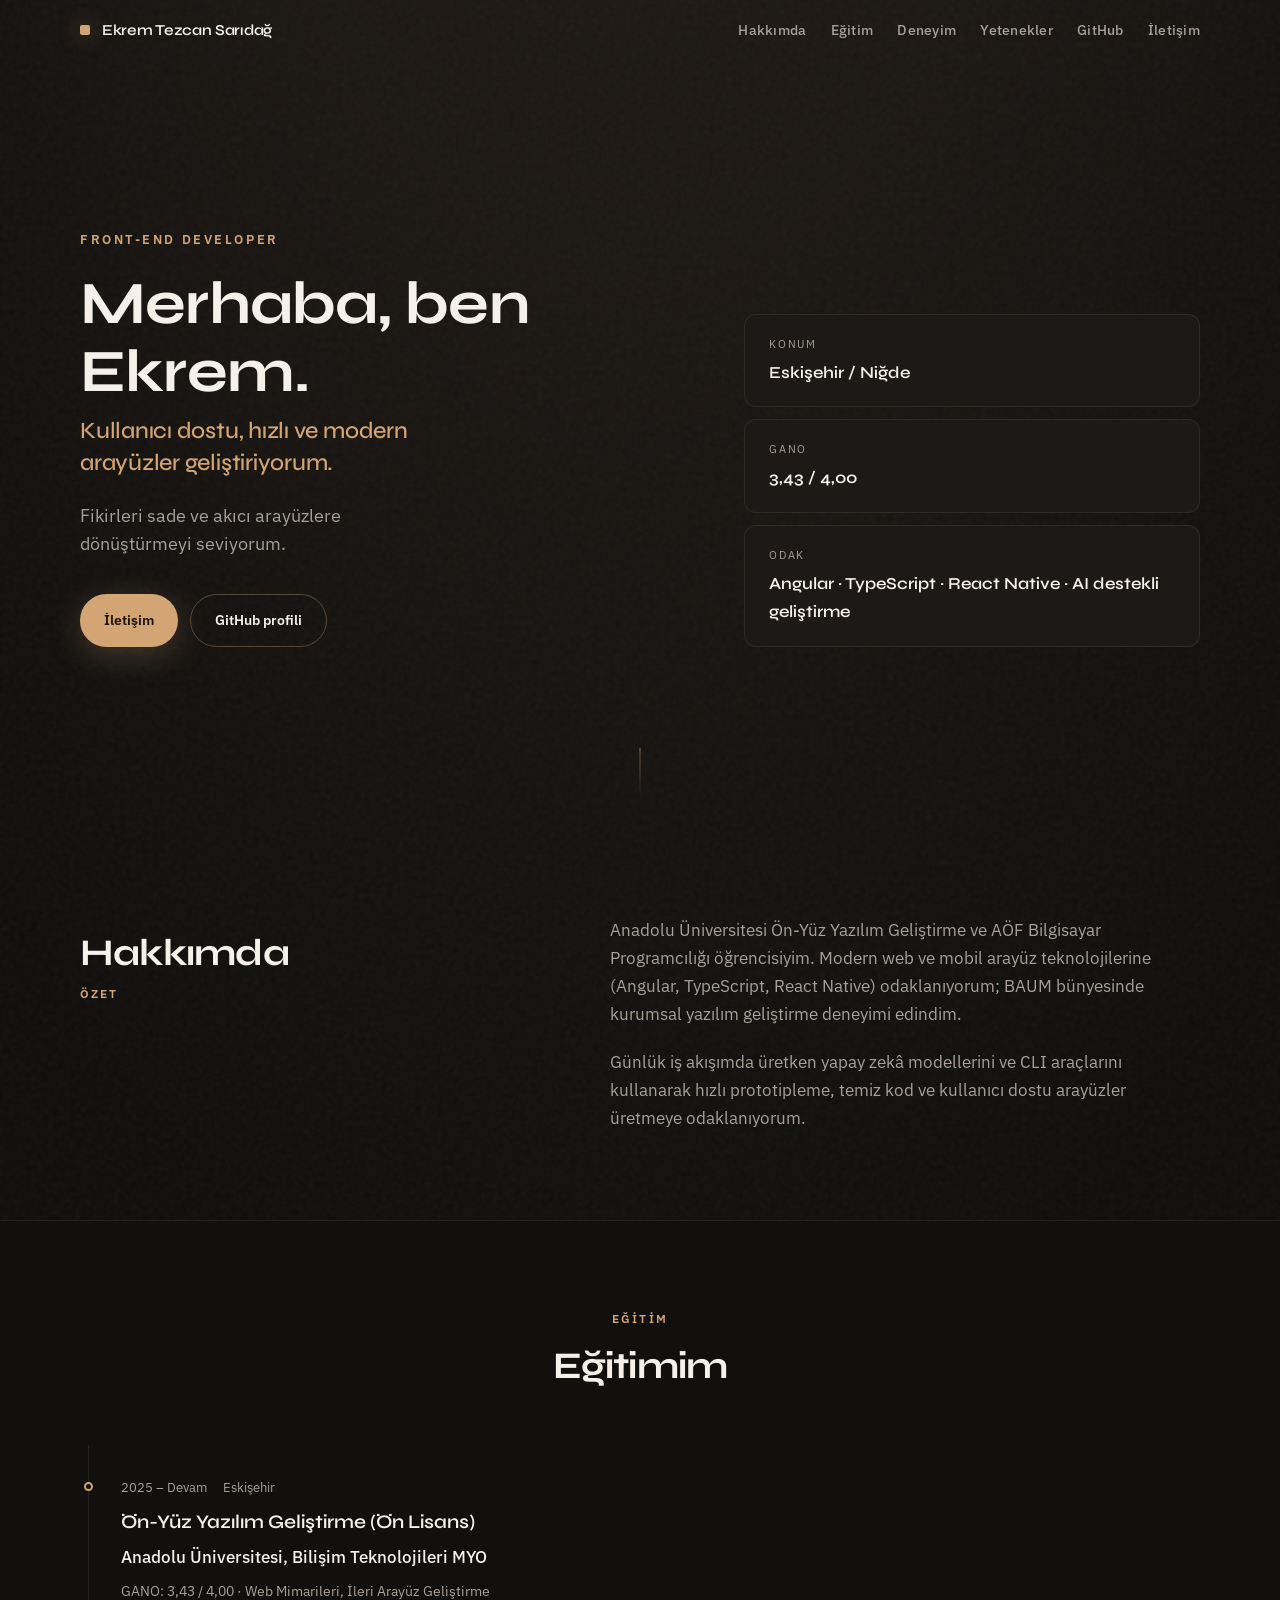
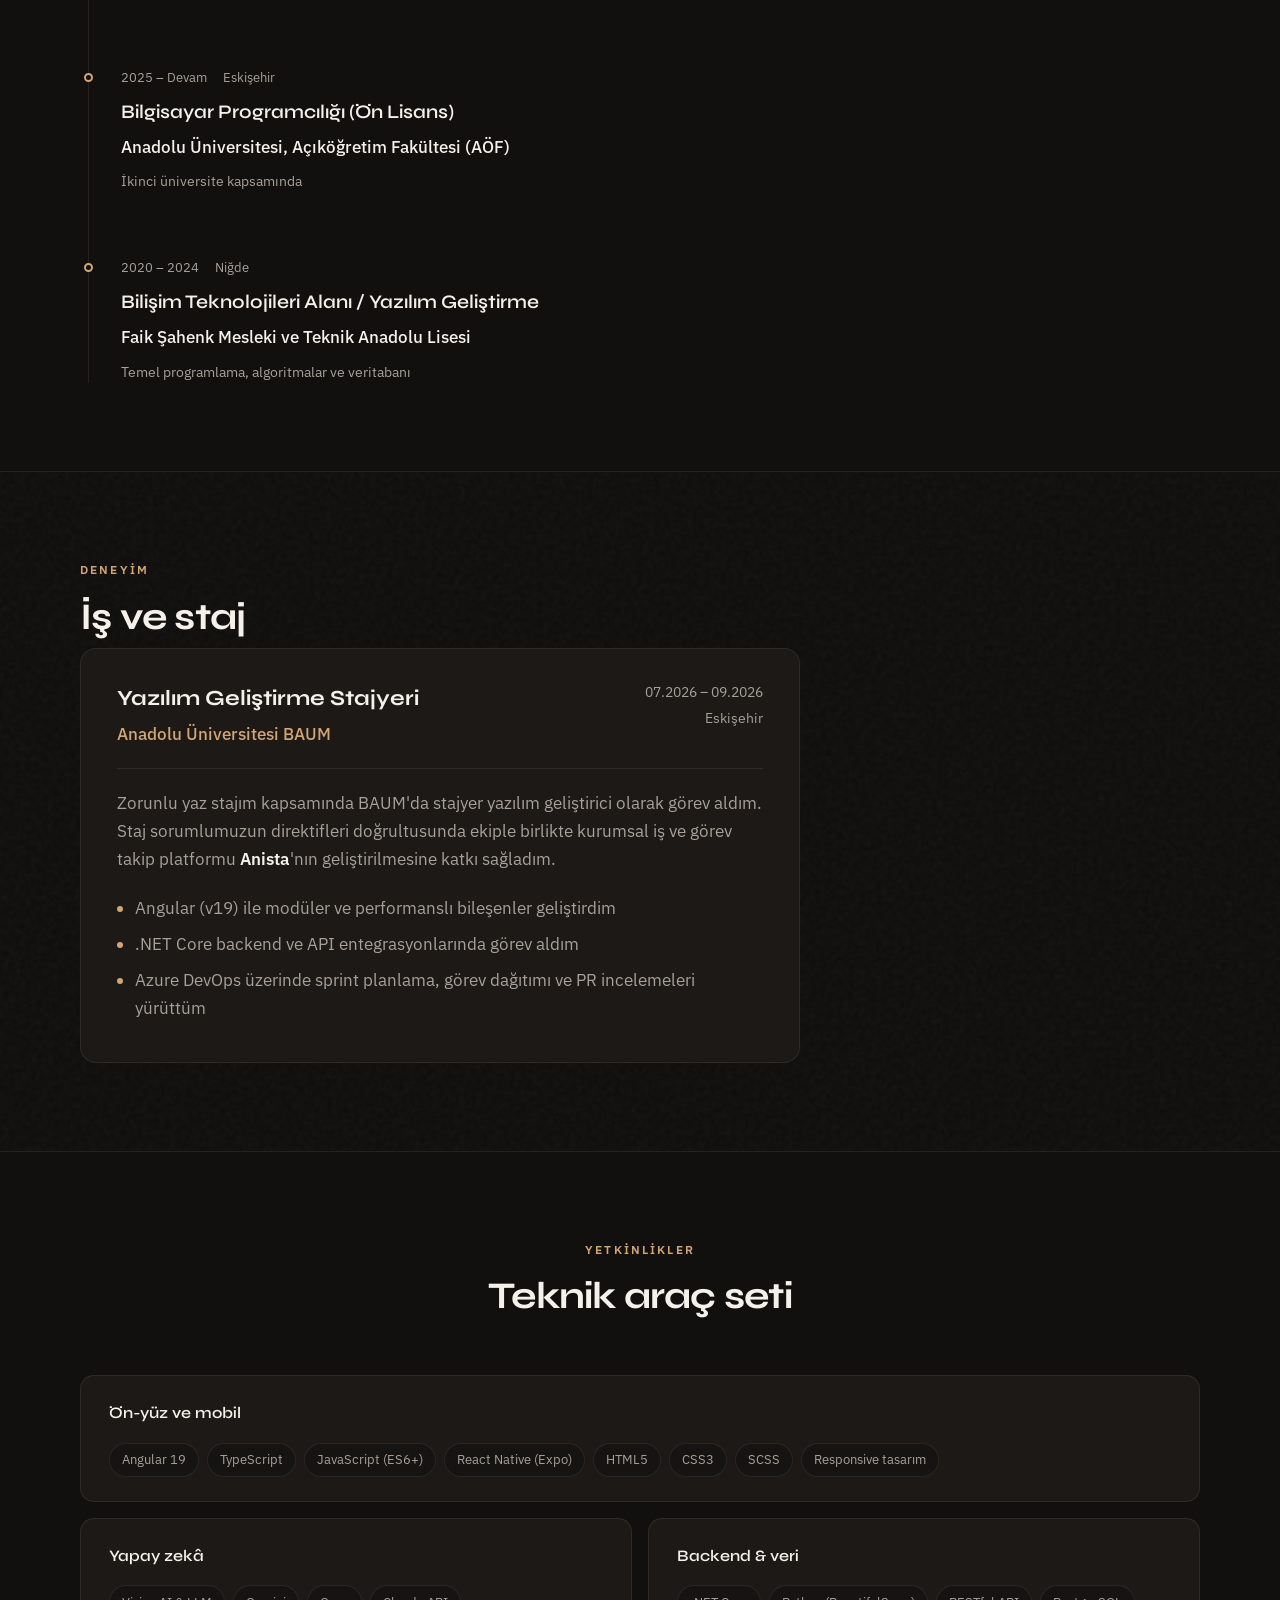
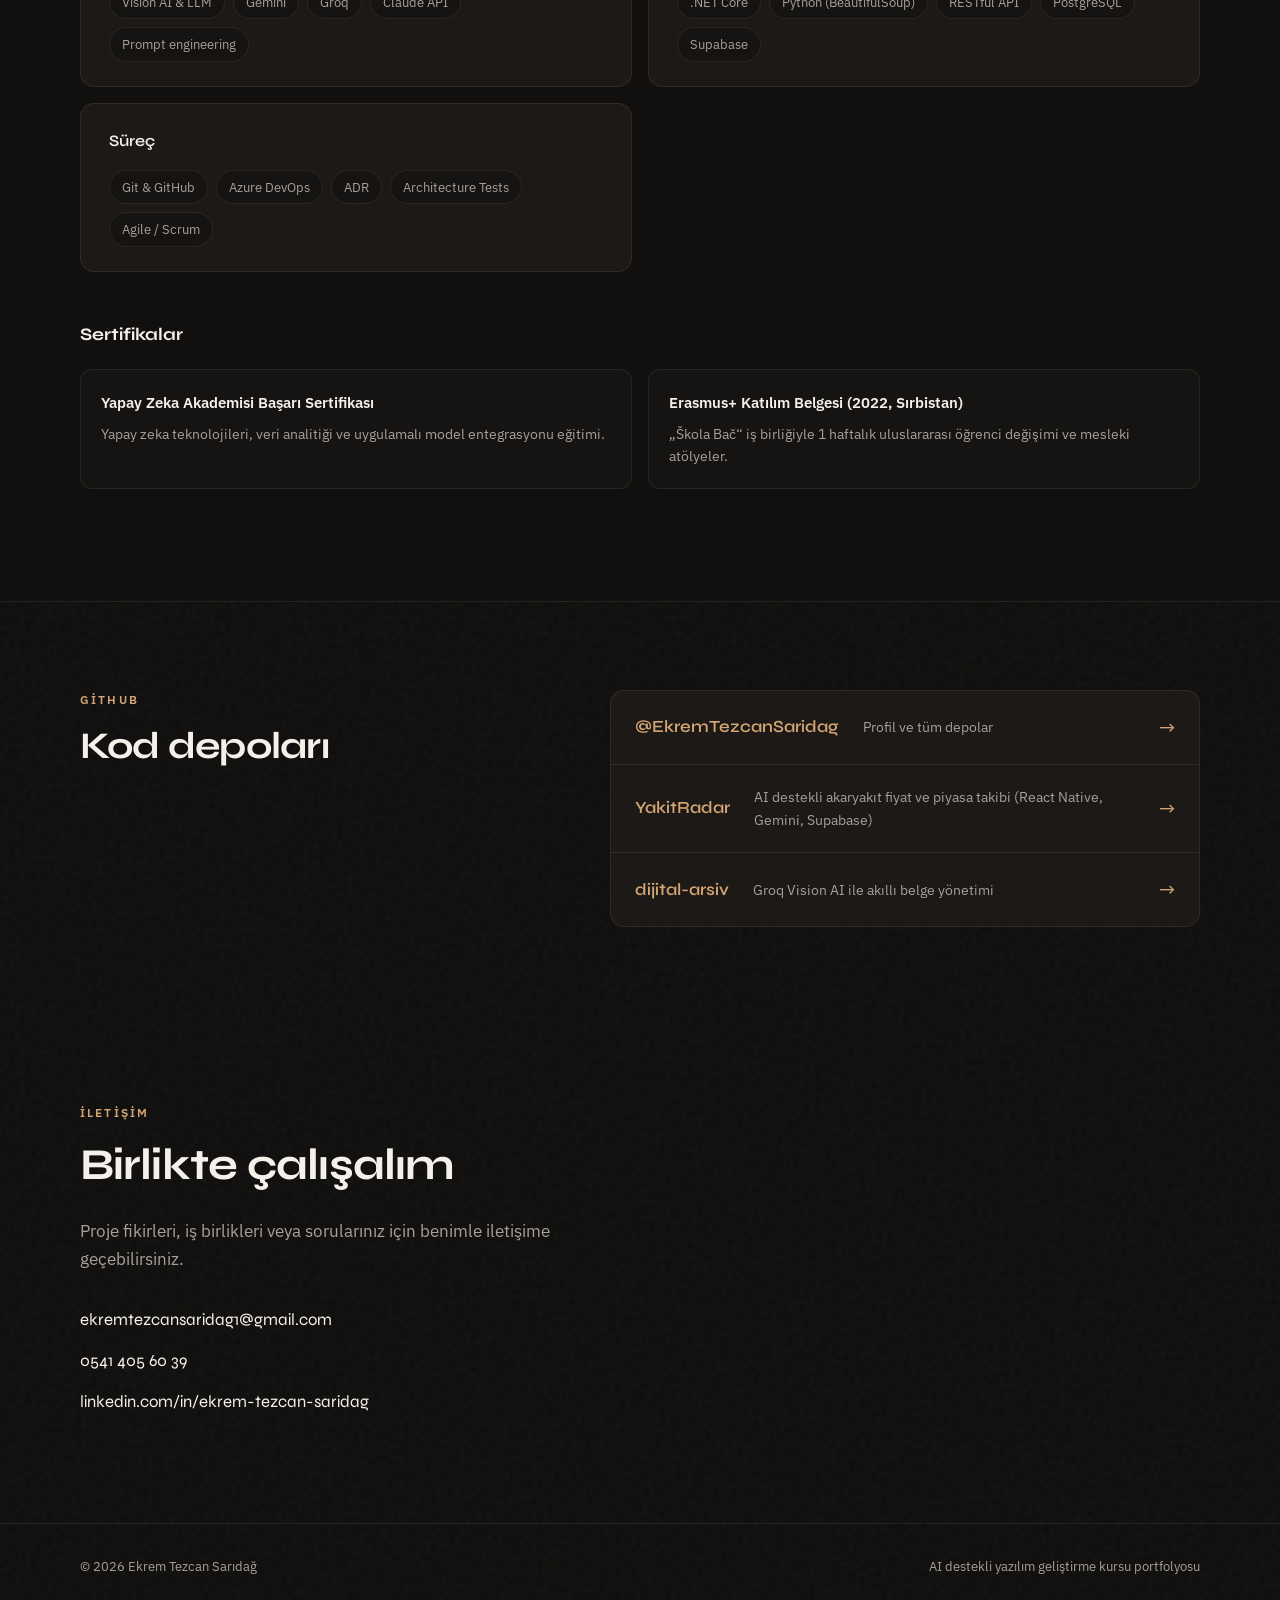
==== index.html @ a12557e7 "Simplify hero lead to a single personal line Co-authored-by: Ekrem Tezcan Sarıdağ <EkremTezcanSarida" ====
<!DOCTYPE html>
<html lang="tr">
<head>
    <meta charset="UTF-8">
    <meta name="viewport" content="width=device-width, initial-scale=1.0">
    <meta name="description" content="Ekrem Tezcan Sarıdağ — Ön-yüz yazılım geliştirici portfolyosu">
    <meta name="author" content="Ekrem Tezcan Sarıdağ">
    <title>Ekrem Tezcan Sarıdağ</title>
    <link rel="stylesheet" href="styles.css">
    <link rel="preconnect" href="https://fonts.googleapis.com">
    <link rel="preconnect" href="https://fonts.gstatic.com" crossorigin>
    <link href="https://fonts.googleapis.com/css2?family=IBM+Plex+Sans:wght@400;500;600&family=Syne:wght@500;600;700;800&display=swap" rel="stylesheet">
</head>
<body>
    <a class="skip-link" href="#main">İçeriğe atla</a>

    <header class="site-header" id="siteHeader">
        <div class="shell header-inner">
            <a href="#home" class="brand" aria-label="Ana sayfa">
                <span class="brand-mark" aria-hidden="true"></span>
                <span class="brand-text">Ekrem Tezcan Sarıdağ</span>
            </a>
            <button type="button" class="nav-toggle" id="navToggle" aria-expanded="false" aria-controls="siteNav">
                <span class="nav-toggle-label">Menü</span>
                <span class="nav-toggle-bars" aria-hidden="true"></span>
            </button>
            <nav class="site-nav" id="siteNav" aria-label="Ana menü">
                <a href="#about">Hakkımda</a>
                <a href="#education">Eğitim</a>
                <a href="#experience">Deneyim</a>
                <a href="#skills">Yetenekler</a>
                <a href="#github">GitHub</a>
                <a href="#contact">İletişim</a>
            </nav>
        </div>
    </header>

    <main id="main">
        <section class="hero" id="home">
            <div class="hero-grid shell">
                <div class="hero-copy">
                    <p class="eyebrow" data-reveal>Front-End Developer</p>
                    <h1 class="hero-title" data-reveal>
                        <span class="hero-title-main">Merhaba, ben Ekrem.</span>
                        <span class="hero-title-sub">Kullanıcı dostu, hızlı ve modern arayüzler geliştiriyorum.</span>
                    </h1>
                    <p class="hero-lead" data-reveal>
                        Fikirleri sade ve akıcı arayüzlere dönüştürmeyi seviyorum.
                    </p>
                    <div class="hero-actions" data-reveal>
                        <a class="btn btn-fill" href="#contact">İletişim</a>
                        <a class="btn btn-ghost" href="https://github.com/EkremTezcanSaridag" target="_blank" rel="noopener noreferrer">GitHub profili</a>
                    </div>
                </div>
                <aside class="hero-panel" data-reveal aria-label="Özet bilgiler">
                    <div class="panel-card">
                        <span class="panel-label">Konum</span>
                        <p>Eskişehir / Niğde</p>
                    </div>
                    <div class="panel-card">
                        <span class="panel-label">GANO</span>
                        <p>3,43 / 4,00</p>
                    </div>
                    <div class="panel-card panel-card--wide">
                        <span class="panel-label">Odak</span>
                        <p>Angular · TypeScript · React Native · AI destekli geliştirme</p>
                    </div>
                </aside>
            </div>
            <div class="hero-line" aria-hidden="true"></div>
        </section>

        <section class="section" id="about">
            <div class="shell section-split">
                <div class="section-head" data-reveal>
                    <h2>Hakkımda</h2>
                    <p class="section-kicker">Özet</p>
                </div>
                <div class="prose" data-reveal>
                    <p>
                        Anadolu Üniversitesi Ön-Yüz Yazılım Geliştirme ve AÖF Bilgisayar Programcılığı öğrencisiyim.
                        Modern web ve mobil arayüz teknolojilerine (Angular, TypeScript, React Native) odaklanıyorum;
                        BAUM bünyesinde kurumsal yazılım geliştirme deneyimi edindim.
                    </p>
                    <p>
                        Günlük iş akışımda üretken yapay zekâ modellerini ve CLI araçlarını kullanarak hızlı prototipleme,
                        temiz kod ve kullanıcı dostu arayüzler üretmeye odaklanıyorum.
                    </p>
                </div>
            </div>
        </section>

        <section class="section section--muted" id="education">
            <div class="shell">
                <div class="section-head section-head--center" data-reveal>
                    <p class="section-kicker">Eğitim</p>
                    <h2>Eğitimim</h2>
                </div>
                <ol class="edu-list">
                    <li class="edu-item" data-reveal>
                        <div class="edu-meta">
                            <time datetime="2025">2025 – Devam</time>
                            <span>Eskişehir</span>
                        </div>
                        <h3>Ön-Yüz Yazılım Geliştirme (Ön Lisans)</h3>
                        <p class="edu-school">Anadolu Üniversitesi, Bilişim Teknolojileri MYO</p>
                        <p class="edu-detail">GANO: 3,43 / 4,00 · Web Mimarileri, İleri Arayüz Geliştirme</p>
                    </li>
                    <li class="edu-item" data-reveal>
                        <div class="edu-meta">
                            <time datetime="2025">2025 – Devam</time>
                            <span>Eskişehir</span>
                        </div>
                        <h3>Bilgisayar Programcılığı (Ön Lisans)</h3>
                        <p class="edu-school">Anadolu Üniversitesi, Açıköğretim Fakültesi (AÖF)</p>
                        <p class="edu-detail">İkinci üniversite kapsamında</p>
                    </li>
                    <li class="edu-item" data-reveal>
                        <div class="edu-meta">
                            <time datetime="2020/2024">2020 – 2024</time>
                            <span>Niğde</span>
                        </div>
                        <h3>Bilişim Teknolojileri Alanı / Yazılım Geliştirme</h3>
                        <p class="edu-school">Faik Şahenk Mesleki ve Teknik Anadolu Lisesi</p>
                        <p class="edu-detail">Temel programlama, algoritmalar ve veritabanı</p>
                    </li>
                </ol>
            </div>
        </section>

        <section class="section" id="experience">
            <div class="shell">
                <div class="section-head" data-reveal>
                    <p class="section-kicker">Deneyim</p>
                    <h2>İş ve staj</h2>
                </div>
                <article class="exp-card" data-reveal>
                    <header class="exp-header">
                        <div>
                            <h3>Yazılım Geliştirme Stajyeri</h3>
                            <p class="exp-org">Anadolu Üniversitesi BAUM</p>
                        </div>
                        <div class="exp-when">
                            <time datetime="2026-07/2026-09">07.2026 – 09.2026</time>
                            <span>Eskişehir</span>
                        </div>
                    </header>
                    <p class="exp-body">
                        Zorunlu yaz stajım kapsamında BAUM'da stajyer yazılım geliştirici olarak görev aldım.
                        Staj sorumlumuzun direktifleri doğrultusunda ekiple birlikte kurumsal iş ve görev takip platformu
                        <strong>Anista</strong>'nın geliştirilmesine katkı sağladım.
                    </p>
                    <ul class="exp-points">
                        <li>Angular (v19) ile modüler ve performanslı bileşenler geliştirdim</li>
                        <li>.NET Core backend ve API entegrasyonlarında görev aldım</li>
                        <li>Azure DevOps üzerinde sprint planlama, görev dağıtımı ve PR incelemeleri yürüttüm</li>
                    </ul>
                </article>
            </div>
        </section>

        <section class="section section--muted" id="skills">
            <div class="shell">
                <div class="section-head section-head--center" data-reveal>
                    <p class="section-kicker">Yetkinlikler</p>
                    <h2>Teknik araç seti</h2>
                </div>
                <div class="bento">
                    <div class="bento-cell bento-cell--wide" data-reveal>
                        <h3>Ön-yüz ve mobil</h3>
                        <ul class="tag-cloud">
                            <li>Angular 19</li>
                            <li>TypeScript</li>
                            <li>JavaScript (ES6+)</li>
                            <li>React Native (Expo)</li>
                            <li>HTML5</li>
                            <li>CSS3</li>
                            <li>SCSS</li>
                            <li>Responsive tasarım</li>
                        </ul>
                    </div>
                    <div class="bento-cell" data-reveal>
                        <h3>Yapay zekâ</h3>
                        <ul class="tag-cloud">
                            <li>Vision AI & LLM</li>
                            <li>Gemini</li>
                            <li>Groq</li>
                            <li>Claude API</li>
                            <li>Prompt engineering</li>
                        </ul>
                    </div>
                    <div class="bento-cell" data-reveal>
                        <h3>Backend & veri</h3>
                        <ul class="tag-cloud">
                            <li>.NET Core</li>
                            <li>Python (BeautifulSoup)</li>
                            <li>RESTful API</li>
                            <li>PostgreSQL</li>
                            <li>Supabase</li>
                        </ul>
                    </div>
                    <div class="bento-cell" data-reveal>
                        <h3>Süreç</h3>
                        <ul class="tag-cloud">
                            <li>Git & GitHub</li>
                            <li>Azure DevOps</li>
                            <li>ADR</li>
                            <li>Architecture Tests</li>
                            <li>Agile / Scrum</li>
                        </ul>
                    </div>
                </div>

                <div class="certs" data-reveal>
                    <h3 class="certs-title">Sertifikalar</h3>
                    <div class="certs-grid">
                        <div class="cert">
                            <h4>Yapay Zeka Akademisi Başarı Sertifikası</h4>
                            <p>Yapay zeka teknolojileri, veri analitiği ve uygulamalı model entegrasyonu eğitimi.</p>
                        </div>
                        <div class="cert">
                            <h4>Erasmus+ Katılım Belgesi (2022, Sırbistan)</h4>
                            <p>„Škola Bač“ iş birliğiyle 1 haftalık uluslararası öğrenci değişimi ve mesleki atölyeler.</p>
                        </div>
                    </div>
                </div>
            </div>
        </section>

        <section class="section" id="github">
            <div class="shell section-split">
                <div class="section-head" data-reveal>
                    <p class="section-kicker">GitHub</p>
                    <h2>Kod depoları</h2>
                </div>
                <div class="repo-list" data-reveal>
                    <a class="repo-row" href="https://github.com/EkremTezcanSaridag" target="_blank" rel="noopener noreferrer">
                        <span class="repo-name">@EkremTezcanSaridag</span>
                        <span class="repo-desc">Profil ve tüm depolar</span>
                        <span class="repo-arrow" aria-hidden="true">→</span>
                    </a>
                    <a class="repo-row" href="https://github.com/EkremTezcanSaridag/YakitRadar" target="_blank" rel="noopener noreferrer">
                        <span class="repo-name">YakitRadar</span>
                        <span class="repo-desc">AI destekli akaryakıt fiyat ve piyasa takibi (React Native, Gemini, Supabase)</span>
                        <span class="repo-arrow" aria-hidden="true">→</span>
                    </a>
                    <a class="repo-row" href="https://github.com/EkremTezcanSaridag/dijital-arsiv" target="_blank" rel="noopener noreferrer">
                        <span class="repo-name">dijital-arsiv</span>
                        <span class="repo-desc">Groq Vision AI ile akıllı belge yönetimi</span>
                        <span class="repo-arrow" aria-hidden="true">→</span>
                    </a>
                </div>
            </div>
        </section>

        <section class="section section--contact" id="contact">
            <div class="shell">
                <div class="contact-wrap" data-reveal>
                    <p class="section-kicker">İletişim</p>
                    <h2>Birlikte çalışalım</h2>
                    <p class="contact-lead">Proje fikirleri, iş birlikleri veya sorularınız için benimle iletişime geçebilirsiniz.</p>
                    <ul class="contact-links">
                        <li>
                            <a href="mailto:ekremtezcansaridag1@gmail.com">ekremtezcansaridag1@gmail.com</a>
                        </li>
                        <li>
                            <a href="tel:+905414056039">0541 405 60 39</a>
                        </li>
                        <li>
                            <a href="https://linkedin.com/in/ekrem-tezcan-saridag" target="_blank" rel="noopener noreferrer">linkedin.com/in/ekrem-tezcan-saridag</a>
                        </li>
                    </ul>
                </div>
            </div>
        </section>
    </main>

    <footer class="site-footer">
        <div class="shell footer-inner">
            <p>© 2026 Ekrem Tezcan Sarıdağ</p>
            <p class="footer-note">AI destekli yazılım geliştirme kursu portfolyosu</p>
        </div>
    </footer>

    <script src="script.js"></script>
</body>
</html>
---- styles.css ----
/* Premium editorial portfolio — warm dark, copper accent */

*,
*::before,
*::after {
    box-sizing: border-box;
}

:root {
    --bg: #0e0d0c;
    --bg-elevated: #161412;
    --bg-muted: #12100e;
    --surface: #1c1916;
    --border: rgba(255, 248, 240, 0.08);
    --border-strong: rgba(212, 165, 116, 0.35);
    --text: #f5f0ea;
    --text-soft: #a8a099;
    --accent: #d4a574;
    --accent-dim: rgba(212, 165, 116, 0.15);
    --font-display: "Syne", system-ui, sans-serif;
    --font-body: "IBM Plex Sans", system-ui, sans-serif;
    --shell: min(1120px, 100% - 2.5rem);
    --ease: cubic-bezier(0.22, 1, 0.36, 1);
}

html {
    scroll-behavior: smooth;
}

@media (prefers-reduced-motion: reduce) {
    html {
        scroll-behavior: auto;
    }
}

body {
    margin: 0;
    font-family: var(--font-body);
    font-size: 1.0625rem;
    line-height: 1.65;
    color: var(--text);
    background: var(--bg);
    background-image:
        radial-gradient(ellipse 80% 50% at 50% -20%, rgba(212, 165, 116, 0.12), transparent),
        url("data:image/svg+xml,%3Csvg viewBox='0 0 256 256' xmlns='http://www.w3.org/2000/svg'%3E%3Cfilter id='n'%3E%3CfeTurbulence type='fractalNoise' baseFrequency='0.9' numOctaves='4' stitchTiles='stitch'/%3E%3C/filter%3E%3Crect width='100%25' height='100%25' filter='url(%23n)' opacity='0.04'/%3E%3C/svg%3E");
}

.shell {
    width: var(--shell);
    margin-inline: auto;
}

.skip-link {
    position: absolute;
    left: -9999px;
    top: 0;
    padding: 0.75rem 1rem;
    background: var(--accent);
    color: var(--bg);
    z-index: 9999;
}

.skip-link:focus {
    left: 1rem;
    top: 1rem;
}

/* Header */
.site-header {
    position: fixed;
    inset: 0 0 auto 0;
    z-index: 100;
    border-bottom: 1px solid transparent;
    transition: background 0.4s var(--ease), border-color 0.4s var(--ease), backdrop-filter 0.4s;
}

.site-header.is-scrolled {
    background: rgba(14, 13, 12, 0.85);
    backdrop-filter: blur(12px);
    border-bottom-color: var(--border);
}

.header-inner {
    display: flex;
    align-items: center;
    justify-content: space-between;
    gap: 1.5rem;
    padding: 1.1rem 0;
}

.brand {
    display: flex;
    align-items: center;
    gap: 0.75rem;
    text-decoration: none;
    color: var(--text);
}

.brand-mark {
    width: 10px;
    height: 10px;
    border-radius: 2px;
    background: var(--accent);
    box-shadow: 0 0 20px rgba(212, 165, 116, 0.5);
}

.brand-text {
    font-family: var(--font-display);
    font-weight: 600;
    font-size: 0.95rem;
    letter-spacing: -0.02em;
}

.site-nav {
    display: flex;
    flex-wrap: wrap;
    gap: 0.25rem 1.5rem;
}

.site-nav a {
    color: var(--text-soft);
    text-decoration: none;
    font-size: 0.875rem;
    font-weight: 500;
    letter-spacing: 0.02em;
    transition: color 0.2s;
}

.site-nav a:hover,
.site-nav a:focus-visible {
    color: var(--accent);
}

.nav-toggle {
    display: none;
    align-items: center;
    gap: 0.5rem;
    padding: 0.5rem 0.75rem;
    border: 1px solid var(--border);
    border-radius: 6px;
    background: var(--surface);
    color: var(--text);
    font-family: inherit;
    font-size: 0.8rem;
    cursor: pointer;
}

.nav-toggle-bars {
    width: 18px;
    height: 12px;
    background: linear-gradient(var(--text) 2px, transparent 2px) 0 0 / 100% 6px repeat-y;
}

/* Hero */
.hero {
    position: relative;
    padding: 8rem 0 5rem;
    min-height: 92vh;
    display: flex;
    flex-direction: column;
    justify-content: center;
}

.hero-grid {
    display: grid;
    grid-template-columns: 1.15fr 0.85fr;
    gap: 3rem;
    align-items: end;
}

.eyebrow {
    font-size: 0.8rem;
    text-transform: uppercase;
    letter-spacing: 0.2em;
    color: var(--accent);
    margin: 0 0 1.25rem;
    font-weight: 600;
}

.hero-title {
    font-family: var(--font-display);
    font-weight: 700;
    line-height: 1.12;
    letter-spacing: -0.03em;
    margin: 0 0 1.5rem;
    display: flex;
    flex-direction: column;
    gap: 0.65rem;
}

.hero-title-main {
    font-size: clamp(2.35rem, 5.5vw, 3.75rem);
}

.hero-title-sub {
    font-size: clamp(1.15rem, 2.5vw, 1.45rem);
    font-weight: 500;
    line-height: 1.35;
    color: var(--accent);
    letter-spacing: -0.01em;
    max-width: 22ch;
}

.hero-lead {
    max-width: 28ch;
    font-size: 1.125rem;
    color: var(--text-soft);
    margin: 0 0 2.25rem;
    line-height: 1.55;
}

.hero-actions {
    display: flex;
    flex-wrap: wrap;
    gap: 0.75rem;
}

.btn {
    display: inline-flex;
    align-items: center;
    justify-content: center;
    padding: 0.85rem 1.5rem;
    border-radius: 999px;
    font-weight: 600;
    font-size: 0.9rem;
    text-decoration: none;
    transition: transform 0.25s var(--ease), box-shadow 0.25s, background 0.25s, border-color 0.25s;
}

.btn-fill {
    background: var(--accent);
    color: #1a1208;
    box-shadow: 0 8px 32px rgba(212, 165, 116, 0.25);
}

.btn-fill:hover {
    transform: translateY(-2px);
    box-shadow: 0 12px 40px rgba(212, 165, 116, 0.35);
}

.btn-ghost {
    border: 1px solid var(--border-strong);
    color: var(--text);
    background: transparent;
}

.btn-ghost:hover {
    background: var(--accent-dim);
    border-color: var(--accent);
}

.hero-panel {
    display: flex;
    flex-direction: column;
    gap: 0.75rem;
}

.panel-card {
    padding: 1.25rem 1.5rem;
    background: var(--surface);
    border: 1px solid var(--border);
    border-radius: 12px;
    transition: border-color 0.3s, transform 0.4s var(--ease);
}

.panel-card:hover {
    border-color: var(--border-strong);
    transform: translateX(4px);
}

.panel-card--wide {
    grid-column: span 1;
}

.panel-label {
    display: block;
    font-size: 0.7rem;
    text-transform: uppercase;
    letter-spacing: 0.15em;
    color: var(--text-soft);
    margin-bottom: 0.35rem;
}

.panel-card p {
    margin: 0;
    font-family: var(--font-display);
    font-weight: 600;
    font-size: 1.05rem;
}

.hero-line {
    position: absolute;
    bottom: 2rem;
    left: 50%;
    transform: translateX(-50%);
    width: 1px;
    height: 48px;
    background: linear-gradient(var(--accent), transparent);
    opacity: 0.6;
    animation: pulse-line 2.5s ease-in-out infinite;
}

@keyframes pulse-line {
    0%, 100% { opacity: 0.35; transform: translateX(-50%) scaleY(1); }
    50% { opacity: 0.8; transform: translateX(-50%) scaleY(1.15); }
}

/* Sections */
.section {
    padding: 5.5rem 0;
}

.section--muted {
    background: var(--bg-muted);
    border-block: 1px solid var(--border);
}

.section-split {
    display: grid;
    grid-template-columns: 0.9fr 1.1fr;
    gap: 3rem;
    align-items: start;
}

.section-head h2 {
    font-family: var(--font-display);
    font-size: clamp(1.75rem, 3vw, 2.35rem);
    font-weight: 700;
    letter-spacing: -0.02em;
    margin: 0.35rem 0 0;
}

.section-head--center {
    text-align: center;
    margin-bottom: 3rem;
}

.section-kicker {
    font-size: 0.75rem;
    text-transform: uppercase;
    letter-spacing: 0.18em;
    color: var(--accent);
    margin: 0;
    font-weight: 600;
}

.prose p {
    color: var(--text-soft);
    margin: 0 0 1.25rem;
}

.prose p:last-child {
    margin-bottom: 0;
}

/* Education */
.edu-list {
    list-style: none;
    margin: 0;
    padding: 0;
    display: flex;
    flex-direction: column;
    gap: 0;
}

.edu-item {
    position: relative;
    padding: 2rem 0 2rem 2rem;
    border-left: 1px solid var(--border);
    margin-left: 0.5rem;
}

.edu-item::before {
    content: "";
    position: absolute;
    left: -5px;
    top: 2.35rem;
    width: 9px;
    height: 9px;
    border-radius: 50%;
    background: var(--bg);
    border: 2px solid var(--accent);
}

.edu-item:last-child {
    padding-bottom: 0;
}

.edu-meta {
    display: flex;
    flex-wrap: wrap;
    gap: 1rem;
    font-size: 0.8rem;
    color: var(--text-soft);
    margin-bottom: 0.5rem;
}

.edu-item h3 {
    font-family: var(--font-display);
    font-size: 1.2rem;
    margin: 0 0 0.35rem;
    font-weight: 600;
}

.edu-school {
    margin: 0;
    color: var(--text);
    font-weight: 500;
}

.edu-detail {
    margin: 0.5rem 0 0;
    font-size: 0.9rem;
    color: var(--text-soft);
}

/* Experience */
.exp-card {
    background: var(--surface);
    border: 1px solid var(--border);
    border-radius: 16px;
    padding: 2rem 2.25rem;
    max-width: 720px;
}

.exp-header {
    display: flex;
    justify-content: space-between;
    align-items: flex-start;
    gap: 1.5rem;
    flex-wrap: wrap;
    margin-bottom: 1.25rem;
    padding-bottom: 1.25rem;
    border-bottom: 1px solid var(--border);
}

.exp-header h3 {
    font-family: var(--font-display);
    font-size: 1.35rem;
    margin: 0 0 0.25rem;
}

.exp-org {
    margin: 0;
    color: var(--accent);
    font-weight: 500;
}

.exp-when {
    text-align: right;
    font-size: 0.85rem;
    color: var(--text-soft);
    display: flex;
    flex-direction: column;
    gap: 0.25rem;
}

.exp-body {
    color: var(--text-soft);
    margin: 0 0 1.25rem;
}

.exp-body strong {
    color: var(--text);
    font-weight: 600;
}

.exp-points {
    margin: 0;
    padding-left: 1.1rem;
    color: var(--text-soft);
}

.exp-points li {
    margin-bottom: 0.5rem;
}

.exp-points li::marker {
    color: var(--accent);
}

/* Bento skills */
.bento {
    display: grid;
    grid-template-columns: repeat(2, 1fr);
    gap: 1rem;
    margin-bottom: 3rem;
}

.bento-cell {
    background: var(--surface);
    border: 1px solid var(--border);
    border-radius: 14px;
    padding: 1.5rem 1.75rem;
    transition: border-color 0.3s;
}

.bento-cell:hover {
    border-color: var(--border-strong);
}

.bento-cell--wide {
    grid-column: 1 / -1;
}

.bento-cell h3 {
    font-family: var(--font-display);
    font-size: 1rem;
    margin: 0 0 1rem;
    font-weight: 600;
}

.tag-cloud {
    list-style: none;
    margin: 0;
    padding: 0;
    display: flex;
    flex-wrap: wrap;
    gap: 0.5rem;
}

.tag-cloud li {
    font-size: 0.8rem;
    padding: 0.35rem 0.75rem;
    border-radius: 999px;
    background: var(--bg-elevated);
    border: 1px solid var(--border);
    color: var(--text-soft);
}

.certs-title {
    font-family: var(--font-display);
    font-size: 1.1rem;
    margin: 0 0 1.25rem;
}

.certs-grid {
    display: grid;
    grid-template-columns: repeat(2, 1fr);
    gap: 1rem;
    margin-bottom: 1.5rem;
}

.cert {
    padding: 1.25rem;
    border-radius: 12px;
    border: 1px solid var(--border);
    background: var(--bg-elevated);
}

.cert h4 {
    font-size: 0.95rem;
    margin: 0 0 0.5rem;
    font-weight: 600;
}

.cert p {
    margin: 0;
    font-size: 0.85rem;
    color: var(--text-soft);
}

/* GitHub repos */
.repo-list {
    display: flex;
    flex-direction: column;
    gap: 0;
    border: 1px solid var(--border);
    border-radius: 14px;
    overflow: hidden;
    background: var(--surface);
}

.repo-row {
    display: grid;
    grid-template-columns: auto 1fr auto;
    gap: 1rem 1.5rem;
    align-items: center;
    padding: 1.25rem 1.5rem;
    text-decoration: none;
    color: inherit;
    border-bottom: 1px solid var(--border);
    transition: background 0.25s;
}

.repo-row:last-child {
    border-bottom: none;
}

.repo-row:hover {
    background: var(--accent-dim);
}

.repo-name {
    font-family: var(--font-display);
    font-weight: 600;
    color: var(--accent);
}

.repo-desc {
    font-size: 0.9rem;
    color: var(--text-soft);
}

.repo-arrow {
    color: var(--accent);
    font-size: 1.25rem;
    transition: transform 0.25s var(--ease);
}

.repo-row:hover .repo-arrow {
    transform: translate(4px, -4px);
}

/* Contact */
.section--contact {
    padding-bottom: 6rem;
}

.contact-wrap {
    max-width: 520px;
}

.contact-wrap h2 {
    font-family: var(--font-display);
    font-size: clamp(2rem, 4vw, 2.75rem);
    margin: 0.35rem 0 1rem;
    letter-spacing: -0.02em;
}

.contact-lead {
    color: var(--text-soft);
    margin: 0 0 2rem;
}

.contact-links {
    list-style: none;
    margin: 0;
    padding: 0;
}

.contact-links li {
    margin-bottom: 0.75rem;
}

.contact-links a {
    font-family: var(--font-display);
    font-size: 1.05rem;
    color: var(--text);
    text-decoration: none;
    border-bottom: 1px solid transparent;
    transition: color 0.2s, border-color 0.2s;
}

.contact-links a:hover {
    color: var(--accent);
    border-bottom-color: var(--accent);
}

/* Footer */
.site-footer {
    border-top: 1px solid var(--border);
    padding: 2rem 0;
}

.footer-inner {
    display: flex;
    flex-wrap: wrap;
    justify-content: space-between;
    gap: 0.5rem;
    font-size: 0.8rem;
    color: var(--text-soft);
}

.footer-inner p {
    margin: 0;
}

/* Reveal */
[data-reveal] {
    opacity: 0;
    transform: translateY(24px);
    transition: opacity 0.7s var(--ease), transform 0.7s var(--ease);
}

[data-reveal].is-visible {
    opacity: 1;
    transform: translateY(0);
}

/* Responsive */
@media (max-width: 900px) {
    .hero-grid,
    .section-split {
        grid-template-columns: 1fr;
    }

    .hero-panel {
        flex-direction: row;
        flex-wrap: wrap;
    }

    .panel-card {
        flex: 1 1 140px;
    }

    .bento,
    .certs-grid {
        grid-template-columns: 1fr;
    }

    .bento-cell--wide {
        grid-column: auto;
    }
}

@media (max-width: 720px) {
    .nav-toggle {
        display: flex;
    }

    .site-nav {
        position: fixed;
        inset: 60px 1.25rem auto;
        flex-direction: column;
        padding: 1.25rem;
        background: var(--surface);
        border: 1px solid var(--border);
        border-radius: 12px;
        opacity: 0;
        visibility: hidden;
        transform: translateY(-8px);
        transition: opacity 0.3s, transform 0.3s, visibility 0.3s;
    }

    .site-nav.is-open {
        opacity: 1;
        visibility: visible;
        transform: translateY(0);
    }

    .repo-row {
        grid-template-columns: 1fr;
        gap: 0.35rem;
    }

    .repo-arrow {
        display: none;
    }

    .exp-when {
        text-align: left;
    }

}
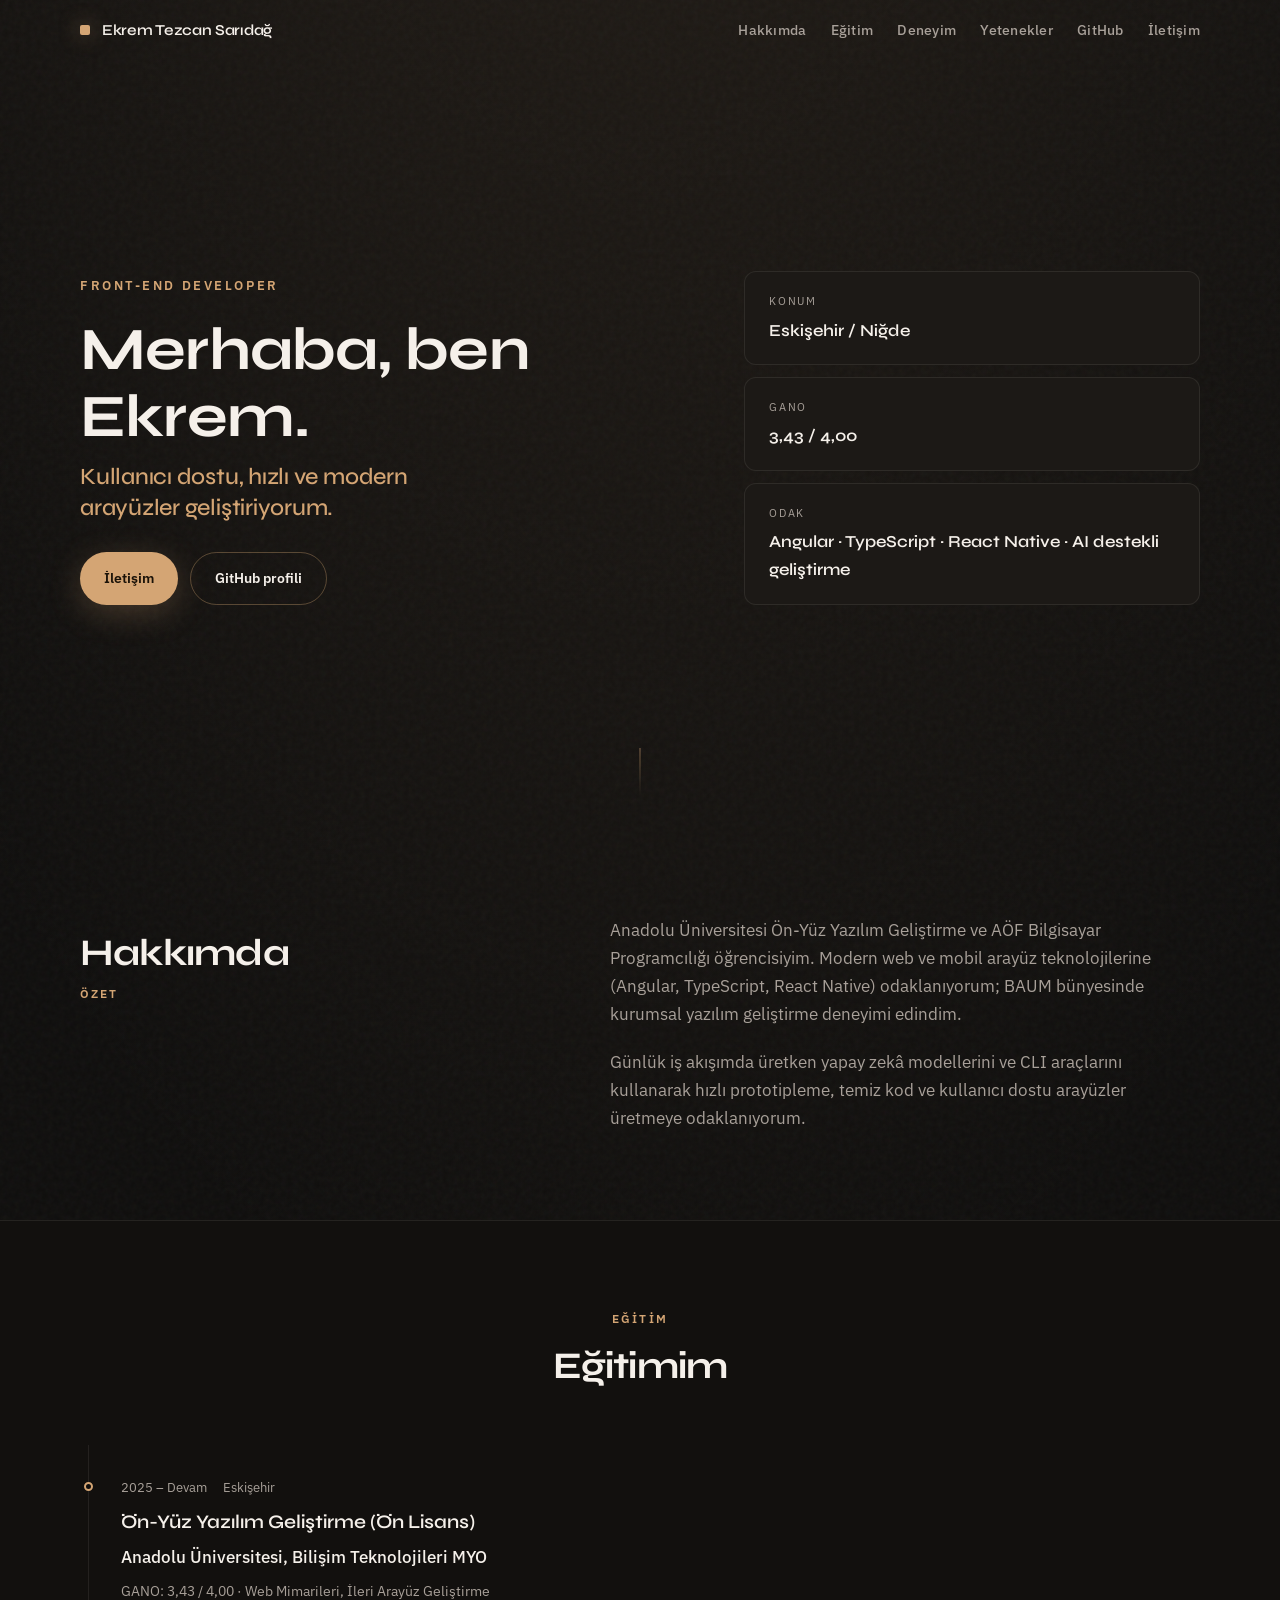
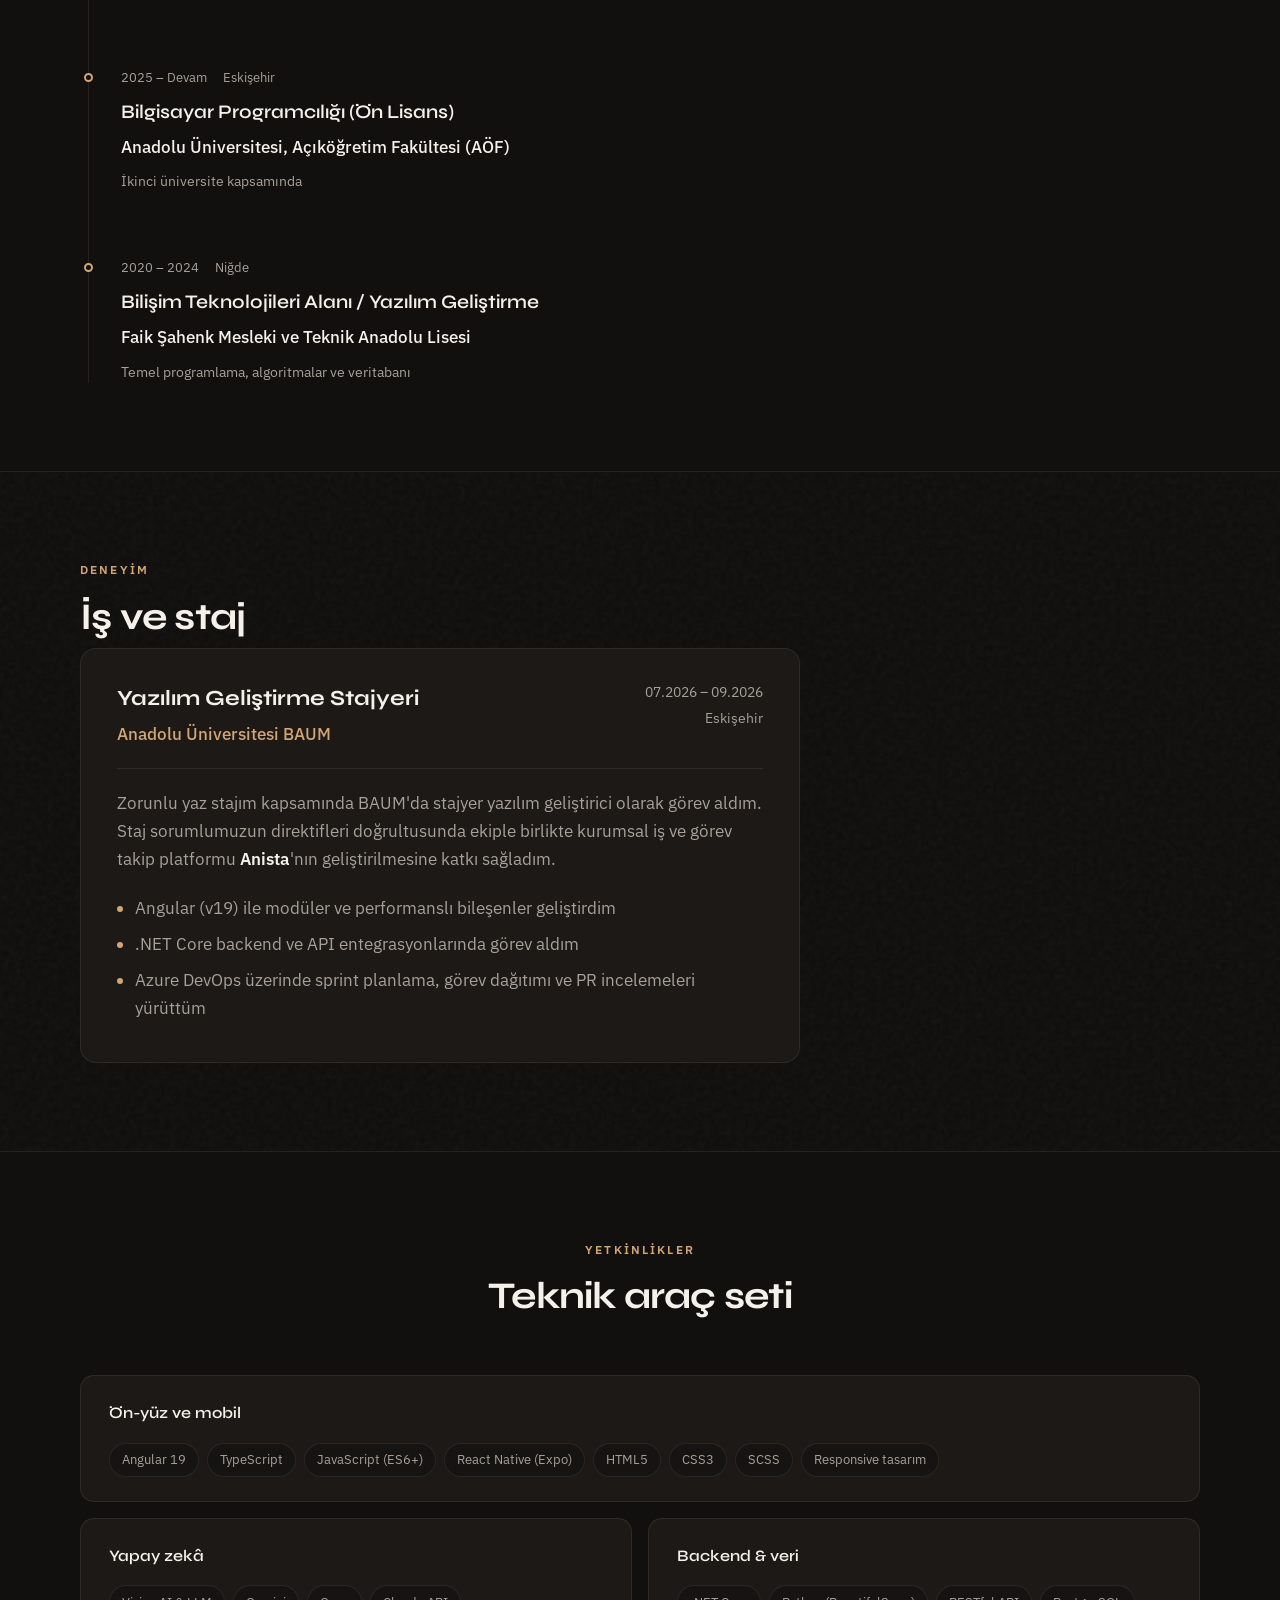
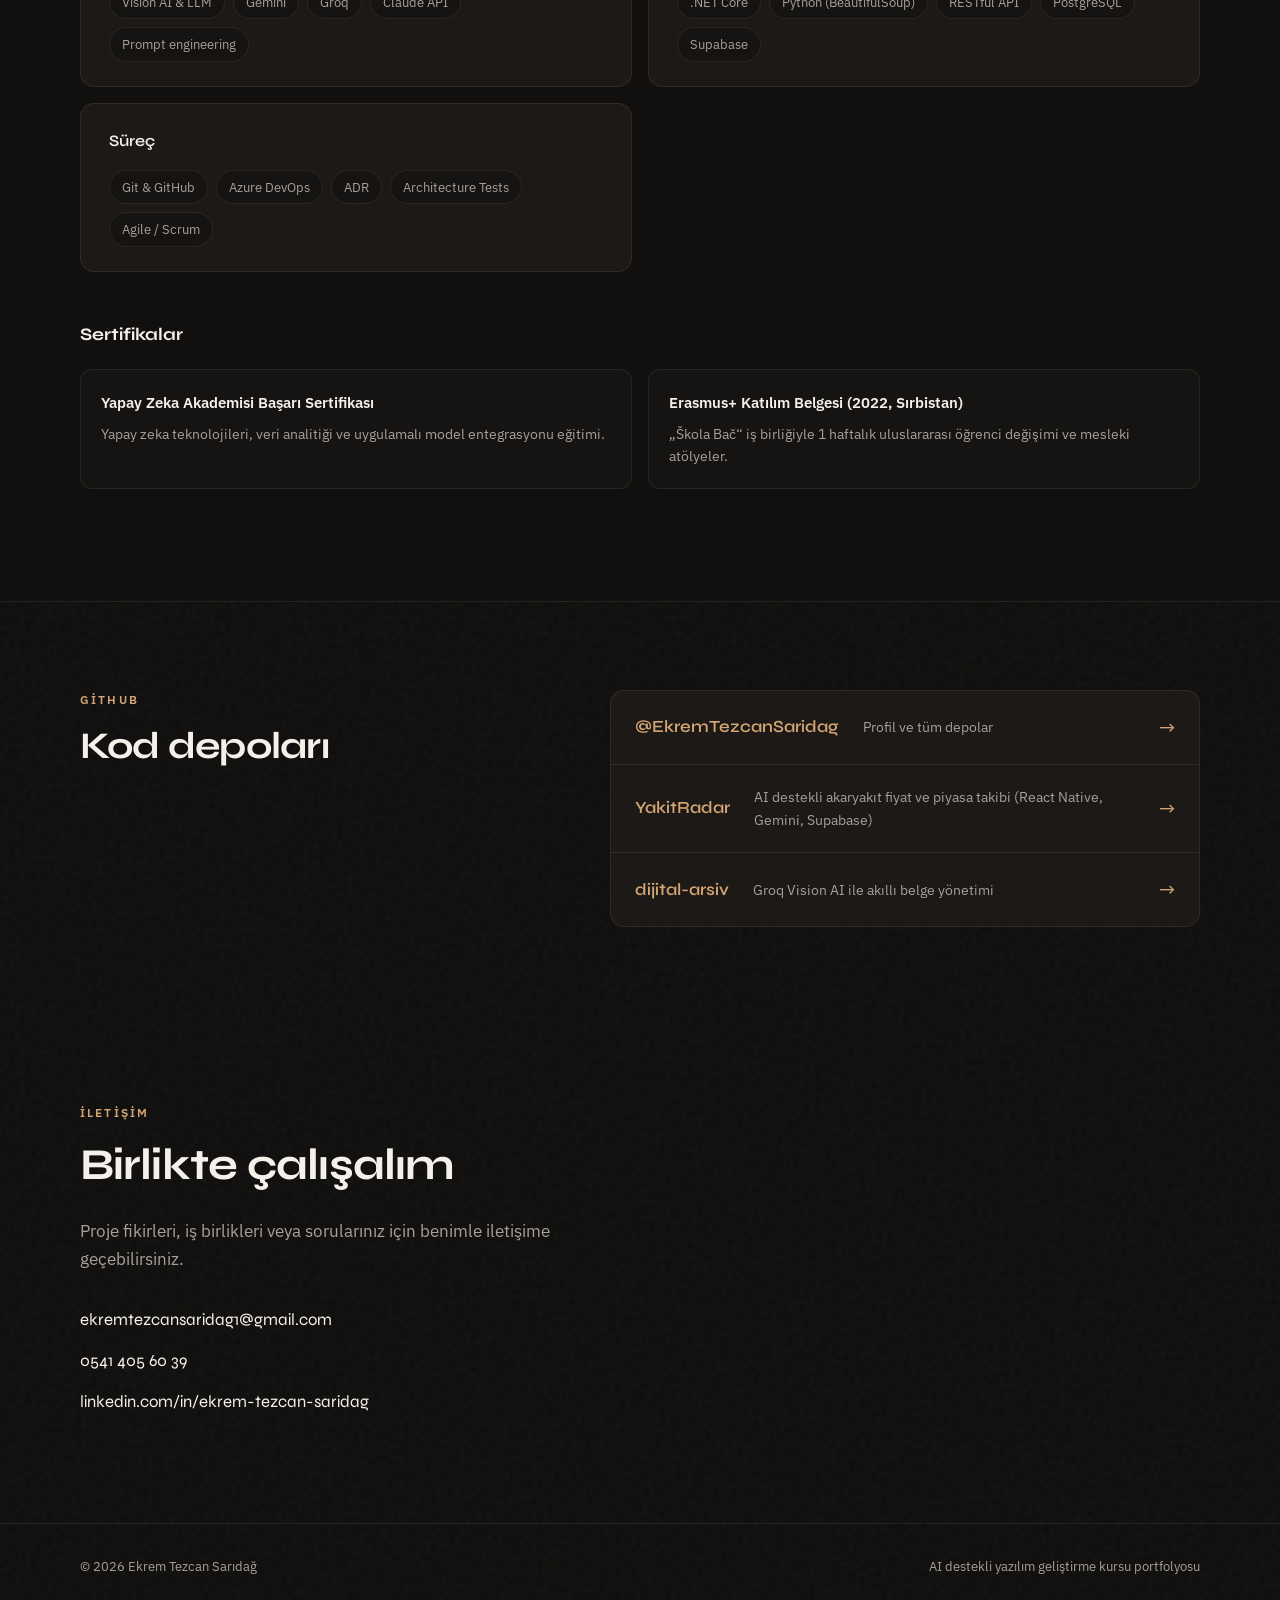
==== commit ff1e59ff: "Remove hero lead paragraph Co-authored-by: Ekrem Tezcan Sarıdağ <EkremTezcanSaridag@users.noreply.gi" ====
--- a/index.html
+++ b/index.html
@@ -44,9 +44,6 @@
                         <span class="hero-title-main">Merhaba, ben Ekrem.</span>
                         <span class="hero-title-sub">Kullanıcı dostu, hızlı ve modern arayüzler geliştiriyorum.</span>
                     </h1>
-                    <p class="hero-lead" data-reveal>
-                        Fikirleri sade ve akıcı arayüzlere dönüştürmeyi seviyorum.
-                    </p>
                     <div class="hero-actions" data-reveal>
                         <a class="btn btn-fill" href="#contact">İletişim</a>
                         <a class="btn btn-ghost" href="https://github.com/EkremTezcanSaridag" target="_blank" rel="noopener noreferrer">GitHub profili</a>
--- a/styles.css
+++ b/styles.css
@@ -199,14 +199,7 @@
     color: var(--accent);
     letter-spacing: -0.01em;
     max-width: 22ch;
-}
-
-.hero-lead {
-    max-width: 28ch;
-    font-size: 1.125rem;
-    color: var(--text-soft);
-    margin: 0 0 2.25rem;
-    line-height: 1.55;
+    margin-bottom: 0.25rem;
 }
 
 .hero-actions {
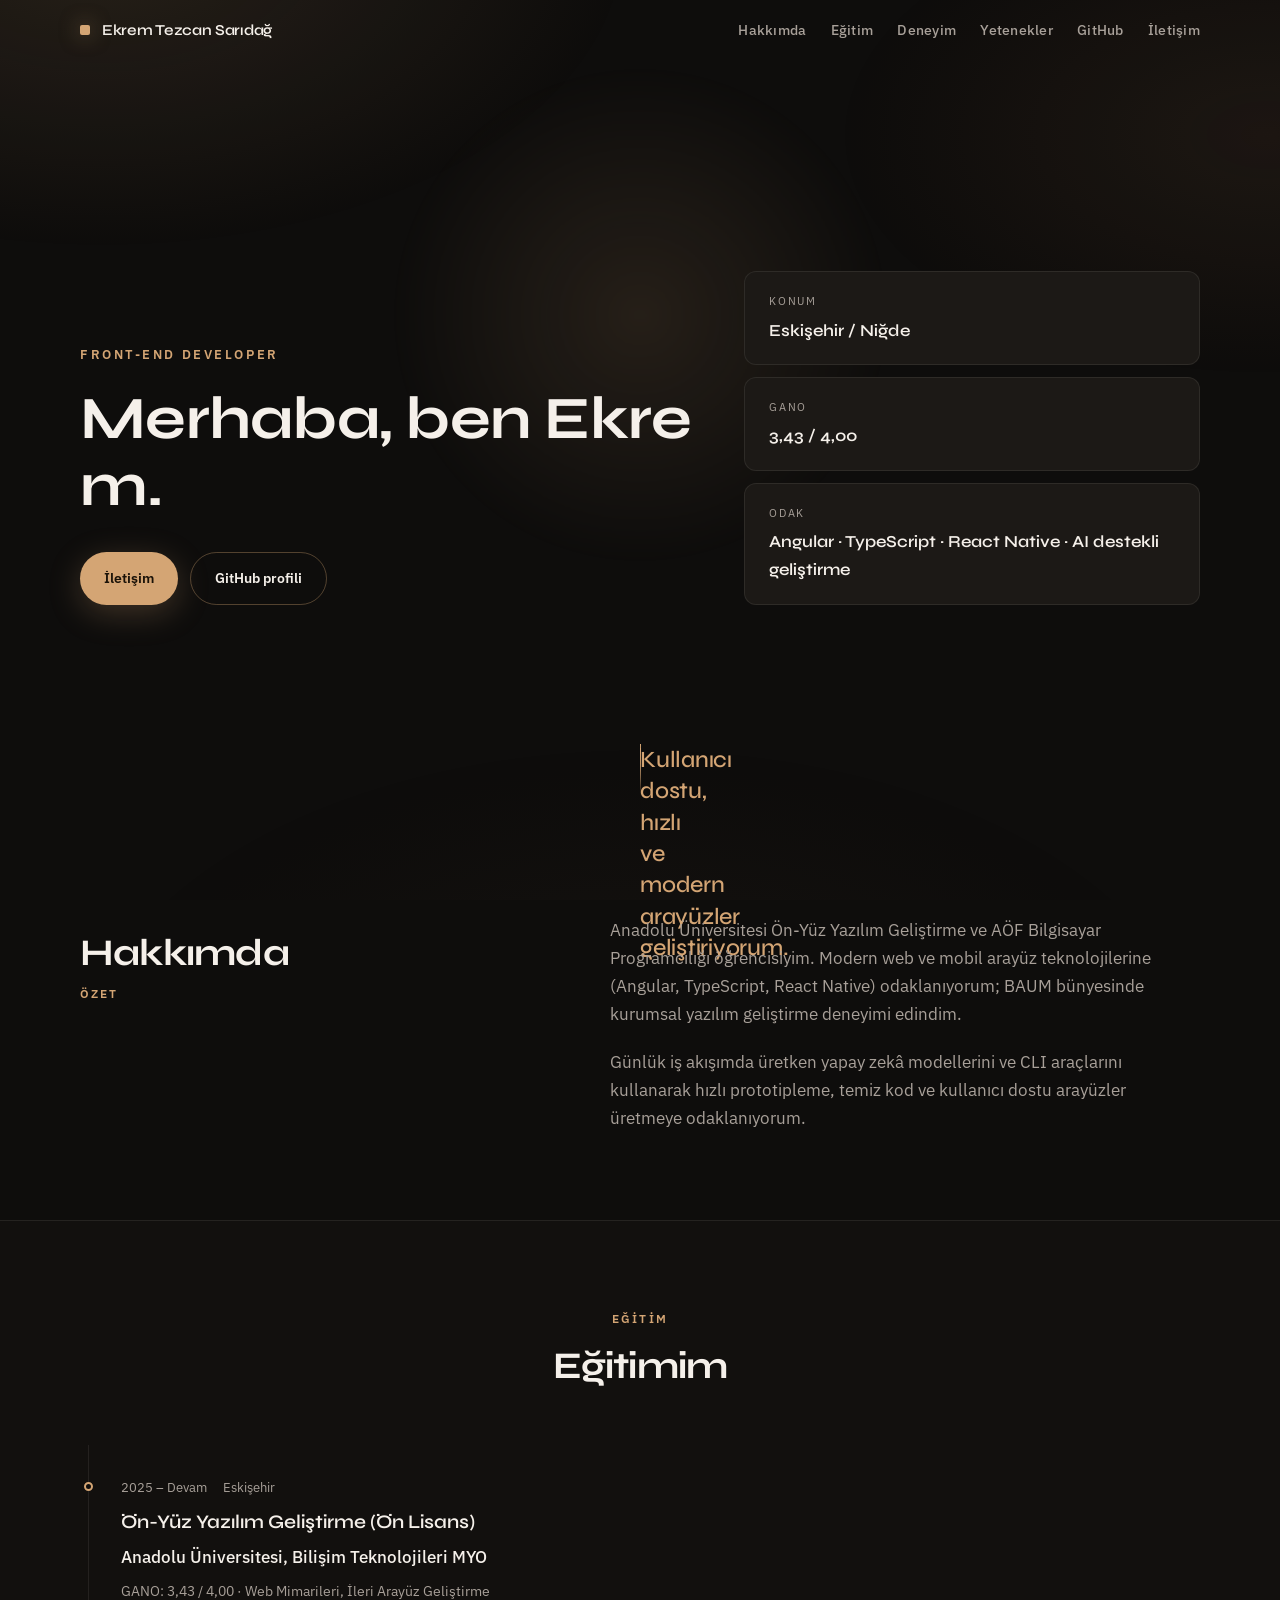
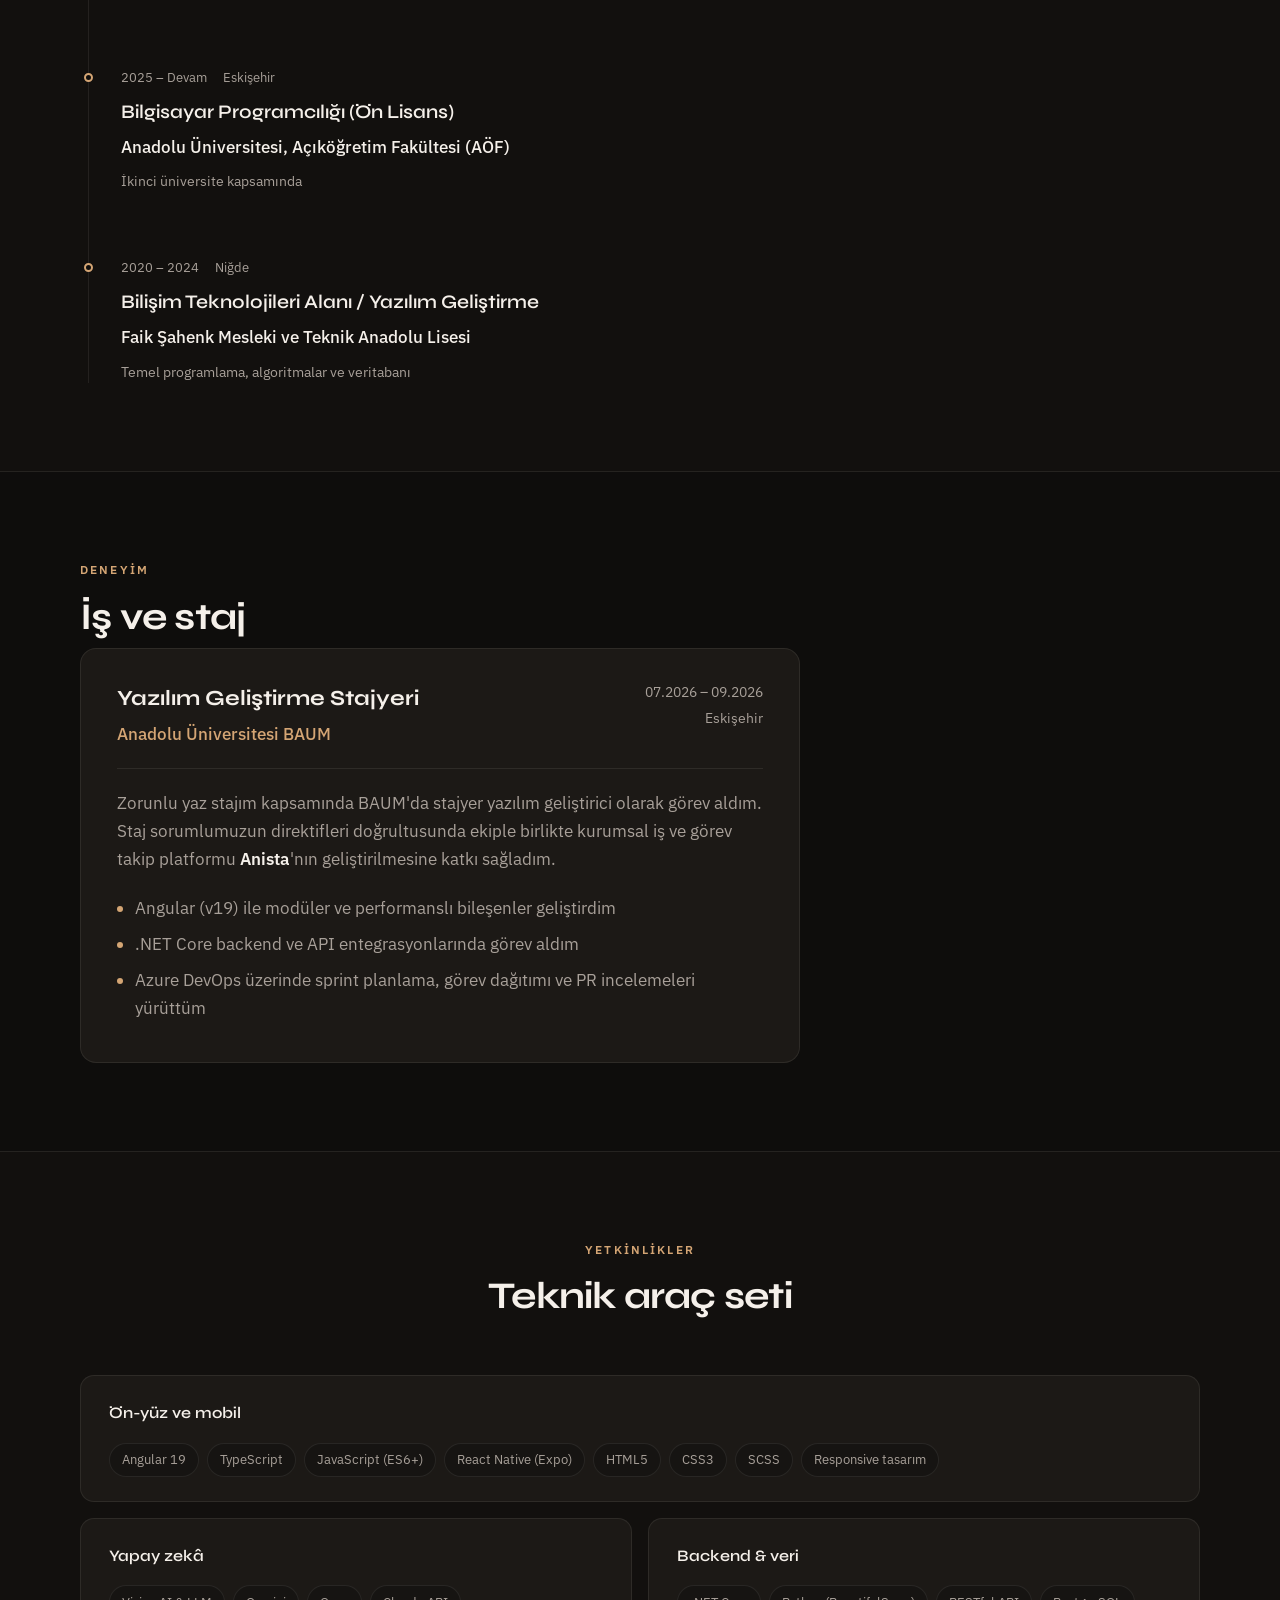
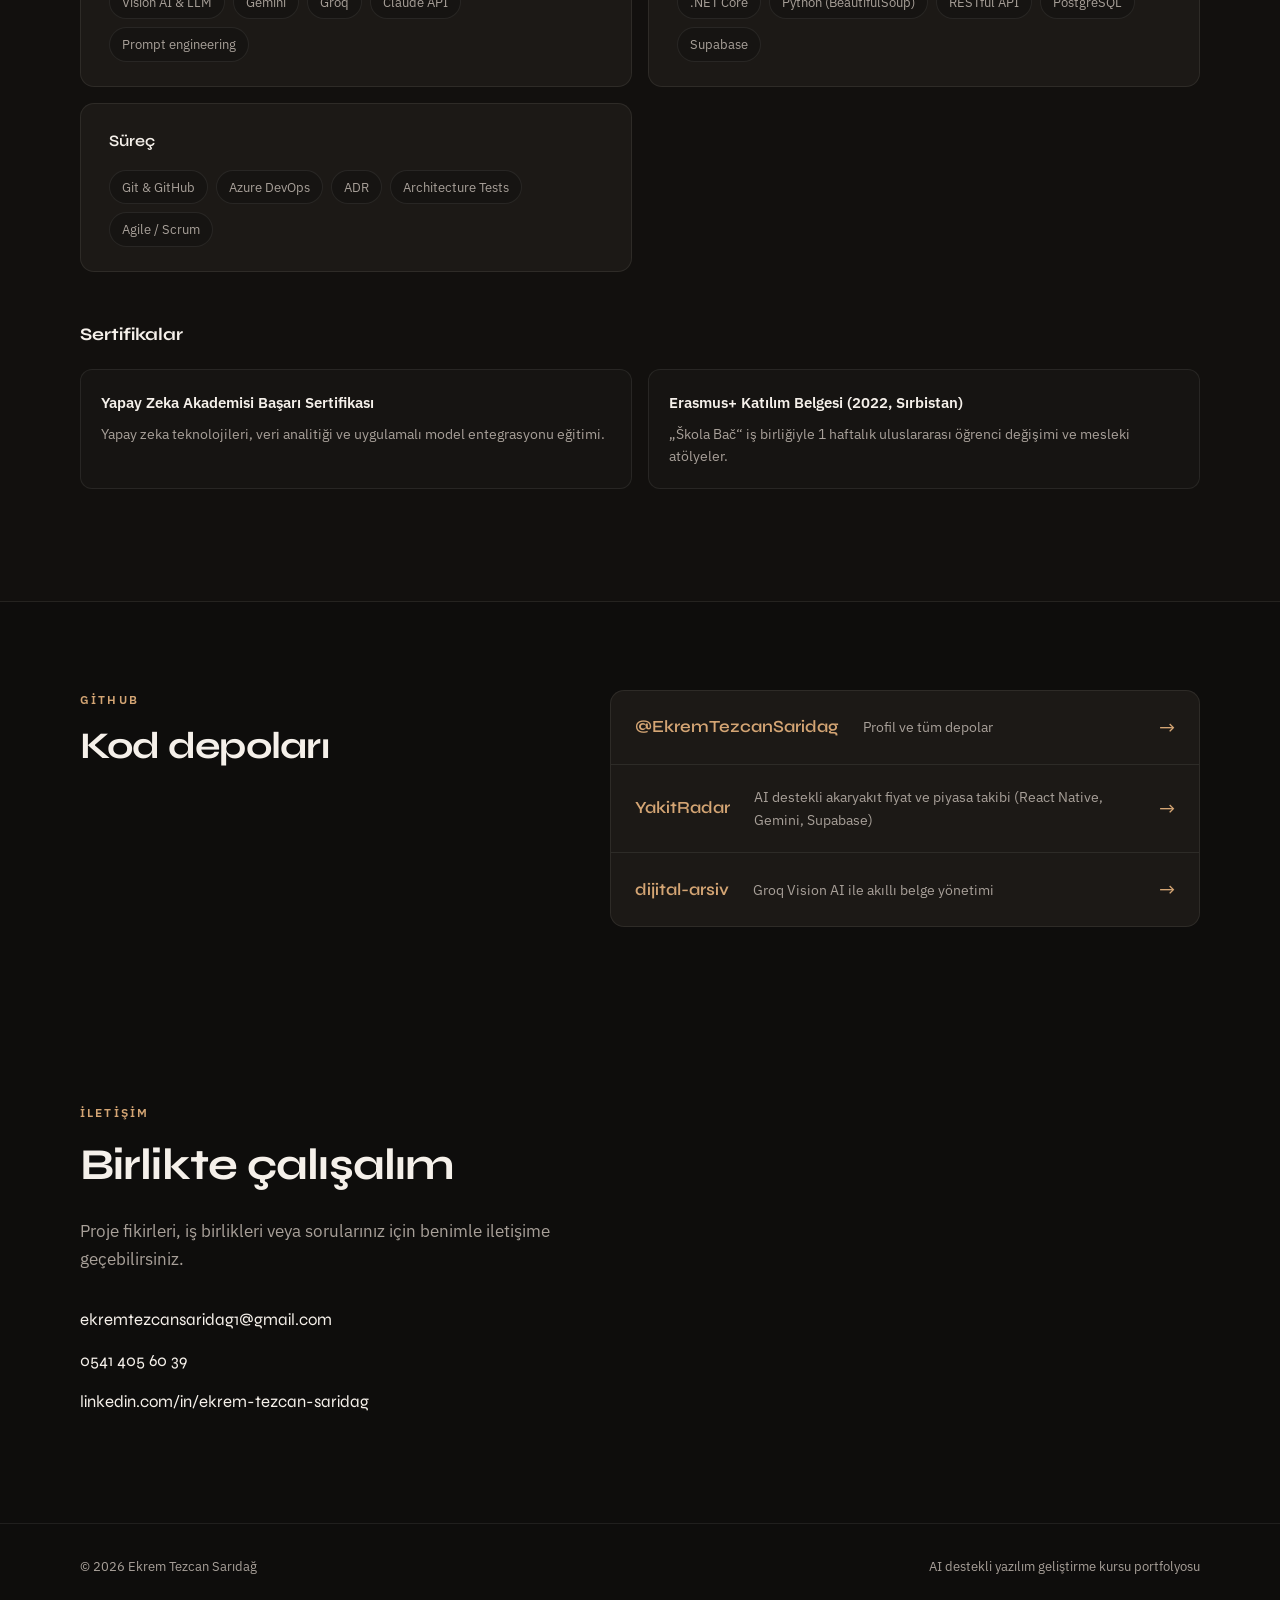
==== commit b31b939d: "Add motion design and streamline GitHub Pages deploy artifact Co-authored-by: Ekrem Tezcan Sarıdağ <" ====
--- a/index.html
+++ b/index.html
@@ -12,6 +12,11 @@
     <link href="https://fonts.googleapis.com/css2?family=IBM+Plex+Sans:wght@400;500;600&family=Syne:wght@500;600;700;800&display=swap" rel="stylesheet">
 </head>
 <body>
+    <div class="ambient" aria-hidden="true">
+        <div class="ambient-mesh"></div>
+        <div class="ambient-glow" id="ambientGlow"></div>
+    </div>
+
     <a class="skip-link" href="#main">İçeriğe atla</a>
 
     <header class="site-header" id="siteHeader">
@@ -39,26 +44,26 @@
         <section class="hero" id="home">
             <div class="hero-grid shell">
                 <div class="hero-copy">
-                    <p class="eyebrow" data-reveal>Front-End Developer</p>
-                    <h1 class="hero-title" data-reveal>
-                        <span class="hero-title-main">Merhaba, ben Ekrem.</span>
-                        <span class="hero-title-sub">Kullanıcı dostu, hızlı ve modern arayüzler geliştiriyorum.</span>
+                    <p class="eyebrow hero-fade">Front-End Developer</p>
+                    <h1 class="hero-title">
+                        <span class="hero-title-main" data-split-hero>Merhaba, ben Ekrem.</span>
+                        <span class="hero-title-sub hero-line">Kullanıcı dostu, hızlı ve modern arayüzler geliştiriyorum.</span>
                     </h1>
-                    <div class="hero-actions" data-reveal>
+                    <div class="hero-actions hero-fade">
                         <a class="btn btn-fill" href="#contact">İletişim</a>
                         <a class="btn btn-ghost" href="https://github.com/EkremTezcanSaridag" target="_blank" rel="noopener noreferrer">GitHub profili</a>
                     </div>
                 </div>
-                <aside class="hero-panel" data-reveal aria-label="Özet bilgiler">
-                    <div class="panel-card">
+                <aside class="hero-panel" aria-label="Özet bilgiler">
+                    <div class="panel-card hero-fade">
                         <span class="panel-label">Konum</span>
                         <p>Eskişehir / Niğde</p>
                     </div>
-                    <div class="panel-card">
+                    <div class="panel-card hero-fade">
                         <span class="panel-label">GANO</span>
                         <p>3,43 / 4,00</p>
                     </div>
-                    <div class="panel-card panel-card--wide">
+                    <div class="panel-card panel-card--wide hero-fade">
                         <span class="panel-label">Odak</span>
                         <p>Angular · TypeScript · React Native · AI destekli geliştirme</p>
                     </div>
@@ -67,7 +72,7 @@
             <div class="hero-line" aria-hidden="true"></div>
         </section>
 
-        <section class="section" id="about">
+        <section class="section reveal-section" id="about">
             <div class="shell section-split">
                 <div class="section-head" data-reveal>
                     <h2>Hakkımda</h2>
@@ -87,7 +92,7 @@
             </div>
         </section>
 
-        <section class="section section--muted" id="education">
+        <section class="section section--muted reveal-section" id="education">
             <div class="shell">
                 <div class="section-head section-head--center" data-reveal>
                     <p class="section-kicker">Eğitim</p>
@@ -125,7 +130,7 @@
             </div>
         </section>
 
-        <section class="section" id="experience">
+        <section class="section reveal-section" id="experience">
             <div class="shell">
                 <div class="section-head" data-reveal>
                     <p class="section-kicker">Deneyim</p>
@@ -156,7 +161,7 @@
             </div>
         </section>
 
-        <section class="section section--muted" id="skills">
+        <section class="section section--muted reveal-section" id="skills">
             <div class="shell">
                 <div class="section-head section-head--center" data-reveal>
                     <p class="section-kicker">Yetkinlikler</p>
@@ -224,24 +229,24 @@
             </div>
         </section>
 
-        <section class="section" id="github">
+        <section class="section reveal-section" id="github">
             <div class="shell section-split">
                 <div class="section-head" data-reveal>
                     <p class="section-kicker">GitHub</p>
                     <h2>Kod depoları</h2>
                 </div>
-                <div class="repo-list" data-reveal>
-                    <a class="repo-row" href="https://github.com/EkremTezcanSaridag" target="_blank" rel="noopener noreferrer">
+                <div class="repo-list">
+                    <a class="repo-row" data-reveal href="https://github.com/EkremTezcanSaridag" target="_blank" rel="noopener noreferrer">
                         <span class="repo-name">@EkremTezcanSaridag</span>
                         <span class="repo-desc">Profil ve tüm depolar</span>
                         <span class="repo-arrow" aria-hidden="true">→</span>
                     </a>
-                    <a class="repo-row" href="https://github.com/EkremTezcanSaridag/YakitRadar" target="_blank" rel="noopener noreferrer">
+                    <a class="repo-row" data-reveal href="https://github.com/EkremTezcanSaridag/YakitRadar" target="_blank" rel="noopener noreferrer">
                         <span class="repo-name">YakitRadar</span>
                         <span class="repo-desc">AI destekli akaryakıt fiyat ve piyasa takibi (React Native, Gemini, Supabase)</span>
                         <span class="repo-arrow" aria-hidden="true">→</span>
                     </a>
-                    <a class="repo-row" href="https://github.com/EkremTezcanSaridag/dijital-arsiv" target="_blank" rel="noopener noreferrer">
+                    <a class="repo-row" data-reveal href="https://github.com/EkremTezcanSaridag/dijital-arsiv" target="_blank" rel="noopener noreferrer">
                         <span class="repo-name">dijital-arsiv</span>
                         <span class="repo-desc">Groq Vision AI ile akıllı belge yönetimi</span>
                         <span class="repo-arrow" aria-hidden="true">→</span>
@@ -250,7 +255,7 @@
             </div>
         </section>
 
-        <section class="section section--contact" id="contact">
+        <section class="section section--contact reveal-section" id="contact">
             <div class="shell">
                 <div class="contact-wrap" data-reveal>
                     <p class="section-kicker">İletişim</p>
--- a/styles.css
+++ b/styles.css
@@ -40,9 +40,54 @@
     line-height: 1.65;
     color: var(--text);
     background: var(--bg);
-    background-image:
-        radial-gradient(ellipse 80% 50% at 50% -20%, rgba(212, 165, 116, 0.12), transparent),
-        url("data:image/svg+xml,%3Csvg viewBox='0 0 256 256' xmlns='http://www.w3.org/2000/svg'%3E%3Cfilter id='n'%3E%3CfeTurbulence type='fractalNoise' baseFrequency='0.9' numOctaves='4' stitchTiles='stitch'/%3E%3C/filter%3E%3Crect width='100%25' height='100%25' filter='url(%23n)' opacity='0.04'/%3E%3C/svg%3E");
+}
+
+.site-header,
+main,
+.site-footer {
+    position: relative;
+    z-index: 1;
+}
+
+/* Ambient background */
+.ambient {
+    position: fixed;
+    inset: 0;
+    z-index: 0;
+    overflow: hidden;
+    pointer-events: none;
+}
+
+.ambient-mesh {
+    position: absolute;
+    inset: -20%;
+    background:
+        radial-gradient(ellipse 55% 45% at 20% 10%, rgba(212, 165, 116, 0.14), transparent 55%),
+        radial-gradient(ellipse 50% 40% at 85% 25%, rgba(180, 120, 80, 0.1), transparent 50%),
+        radial-gradient(ellipse 60% 50% at 50% 100%, rgba(90, 70, 55, 0.12), transparent 55%);
+    animation: mesh-drift 28s ease-in-out infinite alternate;
+    opacity: 0.9;
+}
+
+.ambient-glow {
+    position: absolute;
+    left: var(--mx, 50%);
+    top: var(--my, 35%);
+    width: min(42vmax, 520px);
+    height: min(42vmax, 520px);
+    transform: translate(-50%, -50%);
+    background: radial-gradient(circle, rgba(212, 165, 116, 0.12) 0%, transparent 68%);
+    filter: blur(2px);
+    will-change: left, top;
+}
+
+@keyframes mesh-drift {
+    0% {
+        transform: translate(0, 0) scale(1);
+    }
+    100% {
+        transform: translate(2%, -3%) scale(1.04);
+    }
 }
 
 .shell {
@@ -94,6 +139,11 @@
     gap: 0.75rem;
     text-decoration: none;
     color: var(--text);
+    transition: transform 0.35s var(--ease), opacity 0.35s;
+}
+
+.brand:hover {
+    transform: translateY(-1px);
 }
 
 .brand-mark {
@@ -102,6 +152,12 @@
     border-radius: 2px;
     background: var(--accent);
     box-shadow: 0 0 20px rgba(212, 165, 116, 0.5);
+    transition: box-shadow 0.4s var(--ease), transform 0.4s var(--ease);
+}
+
+.brand:hover .brand-mark {
+    transform: scale(1.15);
+    box-shadow: 0 0 28px rgba(212, 165, 116, 0.65);
 }
 
 .brand-text {
@@ -118,17 +174,39 @@
 }
 
 .site-nav a {
+    position: relative;
     color: var(--text-soft);
     text-decoration: none;
     font-size: 0.875rem;
     font-weight: 500;
     letter-spacing: 0.02em;
-    transition: color 0.2s;
+    transition: color 0.35s var(--ease), transform 0.35s var(--ease);
+}
+
+.site-nav a::after {
+    content: "";
+    position: absolute;
+    left: 0;
+    right: 0;
+    bottom: -6px;
+    height: 2px;
+    background: var(--accent);
+    transform: scaleX(0);
+    transform-origin: left center;
+    transition: transform 0.4s var(--ease);
+    border-radius: 1px;
 }
 
 .site-nav a:hover,
-.site-nav a:focus-visible {
-    color: var(--accent);
+.site-nav a:focus-visible,
+.site-nav a.is-active {
+    color: var(--text);
+}
+
+.site-nav a:hover::after,
+.site-nav a:focus-visible::after,
+.site-nav a.is-active::after {
+    transform: scaleX(1);
 }
 
 .nav-toggle {
@@ -182,7 +260,7 @@
     font-weight: 700;
     line-height: 1.12;
     letter-spacing: -0.03em;
-    margin: 0 0 1.5rem;
+    margin: 0 0 2rem;
     display: flex;
     flex-direction: column;
     gap: 0.65rem;
@@ -190,6 +268,78 @@
 
 .hero-title-main {
     font-size: clamp(2.35rem, 5.5vw, 3.75rem);
+    display: block;
+}
+
+.hero-char {
+    display: inline-block;
+    opacity: 0;
+    transform: translate3d(0, 0.85em, 0);
+    will-change: transform, opacity;
+}
+
+.hero.is-entered .hero-char {
+    animation: hero-char-in 0.55s var(--ease) forwards;
+    animation-delay: calc(var(--char-i, 0) * 32ms);
+}
+
+.hero-line {
+    opacity: 0;
+    transform: translate3d(0, 14px, 0);
+}
+
+.hero.is-entered .hero-line {
+    animation: hero-line-in 0.75s var(--ease) 0.42s forwards;
+}
+
+.hero-fade {
+    opacity: 0;
+    transform: translate3d(0, 16px, 0);
+}
+
+.hero.is-entered .eyebrow.hero-fade {
+    animation: hero-fade-in 0.65s var(--ease) 0.05s forwards;
+}
+
+.hero.is-entered .hero-actions.hero-fade {
+    animation: hero-fade-in 0.65s var(--ease) 0.72s forwards;
+}
+
+.hero-panel .panel-card.hero-fade:nth-child(1) {
+    animation-delay: 0.55s;
+}
+
+.hero-panel .panel-card.hero-fade:nth-child(2) {
+    animation-delay: 0.65s;
+}
+
+.hero-panel .panel-card.hero-fade:nth-child(3) {
+    animation-delay: 0.75s;
+}
+
+.hero.is-entered .hero-panel .panel-card.hero-fade {
+    animation: hero-fade-in 0.7s var(--ease) forwards;
+}
+
+@keyframes hero-char-in {
+    to {
+        opacity: 1;
+        transform: translate3d(0, 0, 0);
+    }
+}
+
+@keyframes hero-line-in {
+    to {
+        opacity: 1;
+        transform: translate3d(0, 0, 0);
+    }
+}
+
+@keyframes hero-fade-in {
+    to {
+        opacity: 1;
+        transform: translate3d(0, 0, 0);
+    }
 }
 
 .hero-title-sub {
@@ -217,7 +367,11 @@
     font-weight: 600;
     font-size: 0.9rem;
     text-decoration: none;
-    transition: transform 0.25s var(--ease), box-shadow 0.25s, background 0.25s, border-color 0.25s;
+    transition: transform 0.3s var(--ease), box-shadow 0.3s, background 0.3s, border-color 0.3s;
+}
+
+.btn:active {
+    transform: scale(0.97);
 }
 
 .btn-fill {
@@ -253,12 +407,13 @@
     background: var(--surface);
     border: 1px solid var(--border);
     border-radius: 12px;
-    transition: border-color 0.3s, transform 0.4s var(--ease);
+    transition: border-color 0.35s var(--ease), transform 0.45s var(--ease), box-shadow 0.45s var(--ease);
 }
 
 .panel-card:hover {
     border-color: var(--border-strong);
-    transform: translateX(4px);
+    transform: translateX(6px) translateY(-2px);
+    box-shadow: 0 12px 40px rgba(0, 0, 0, 0.25);
 }
 
 .panel-card--wide {
@@ -414,6 +569,13 @@
     border-radius: 16px;
     padding: 2rem 2.25rem;
     max-width: 720px;
+    transition: transform 0.45s var(--ease), border-color 0.35s, box-shadow 0.45s;
+}
+
+.exp-card:hover {
+    transform: translateY(-4px);
+    border-color: var(--border-strong);
+    box-shadow: 0 16px 48px rgba(0, 0, 0, 0.22);
 }
 
 .exp-header {
@@ -485,11 +647,13 @@
     border: 1px solid var(--border);
     border-radius: 14px;
     padding: 1.5rem 1.75rem;
-    transition: border-color 0.3s;
+    transition: border-color 0.35s var(--ease), transform 0.45s var(--ease), box-shadow 0.45s;
 }
 
 .bento-cell:hover {
     border-color: var(--border-strong);
+    transform: translateY(-3px);
+    box-shadow: 0 14px 36px rgba(0, 0, 0, 0.2);
 }
 
 .bento-cell--wide {
@@ -519,6 +683,13 @@
     background: var(--bg-elevated);
     border: 1px solid var(--border);
     color: var(--text-soft);
+    transition: transform 0.25s var(--ease), border-color 0.25s, color 0.25s;
+}
+
+.tag-cloud li:hover {
+    transform: translateY(-2px);
+    border-color: var(--border-strong);
+    color: var(--text);
 }
 
 .certs-title {
@@ -539,6 +710,12 @@
     border-radius: 12px;
     border: 1px solid var(--border);
     background: var(--bg-elevated);
+    transition: transform 0.4s var(--ease), border-color 0.35s;
+}
+
+.cert:hover {
+    transform: translateY(-3px);
+    border-color: var(--border-strong);
 }
 
 .cert h4 {
@@ -672,13 +849,51 @@
 /* Reveal */
 [data-reveal] {
     opacity: 0;
-    transform: translateY(24px);
-    transition: opacity 0.7s var(--ease), transform 0.7s var(--ease);
+    transform: translate3d(0, 28px, 0);
+    transition:
+        opacity 0.75s var(--ease),
+        transform 0.75s var(--ease);
+    transition-delay: var(--reveal-delay, 0ms);
 }
 
 [data-reveal].is-visible {
     opacity: 1;
-    transform: translateY(0);
+    transform: translate3d(0, 0, 0);
+}
+
+@media (prefers-reduced-motion: reduce) {
+    *,
+    *::before,
+    *::after {
+        animation-duration: 0.01ms !important;
+        animation-iteration-count: 1 !important;
+        transition-duration: 0.01ms !important;
+    }
+
+    .ambient-mesh {
+        animation: none;
+    }
+
+    .ambient-glow {
+        display: none;
+    }
+
+    .hero-char,
+    .hero-line,
+    .hero-fade {
+        opacity: 1 !important;
+        transform: none !important;
+        animation: none !important;
+    }
+
+    [data-reveal] {
+        opacity: 1;
+        transform: none;
+    }
+
+    .hero-line {
+        animation: none;
+    }
 }
 
 /* Responsive */
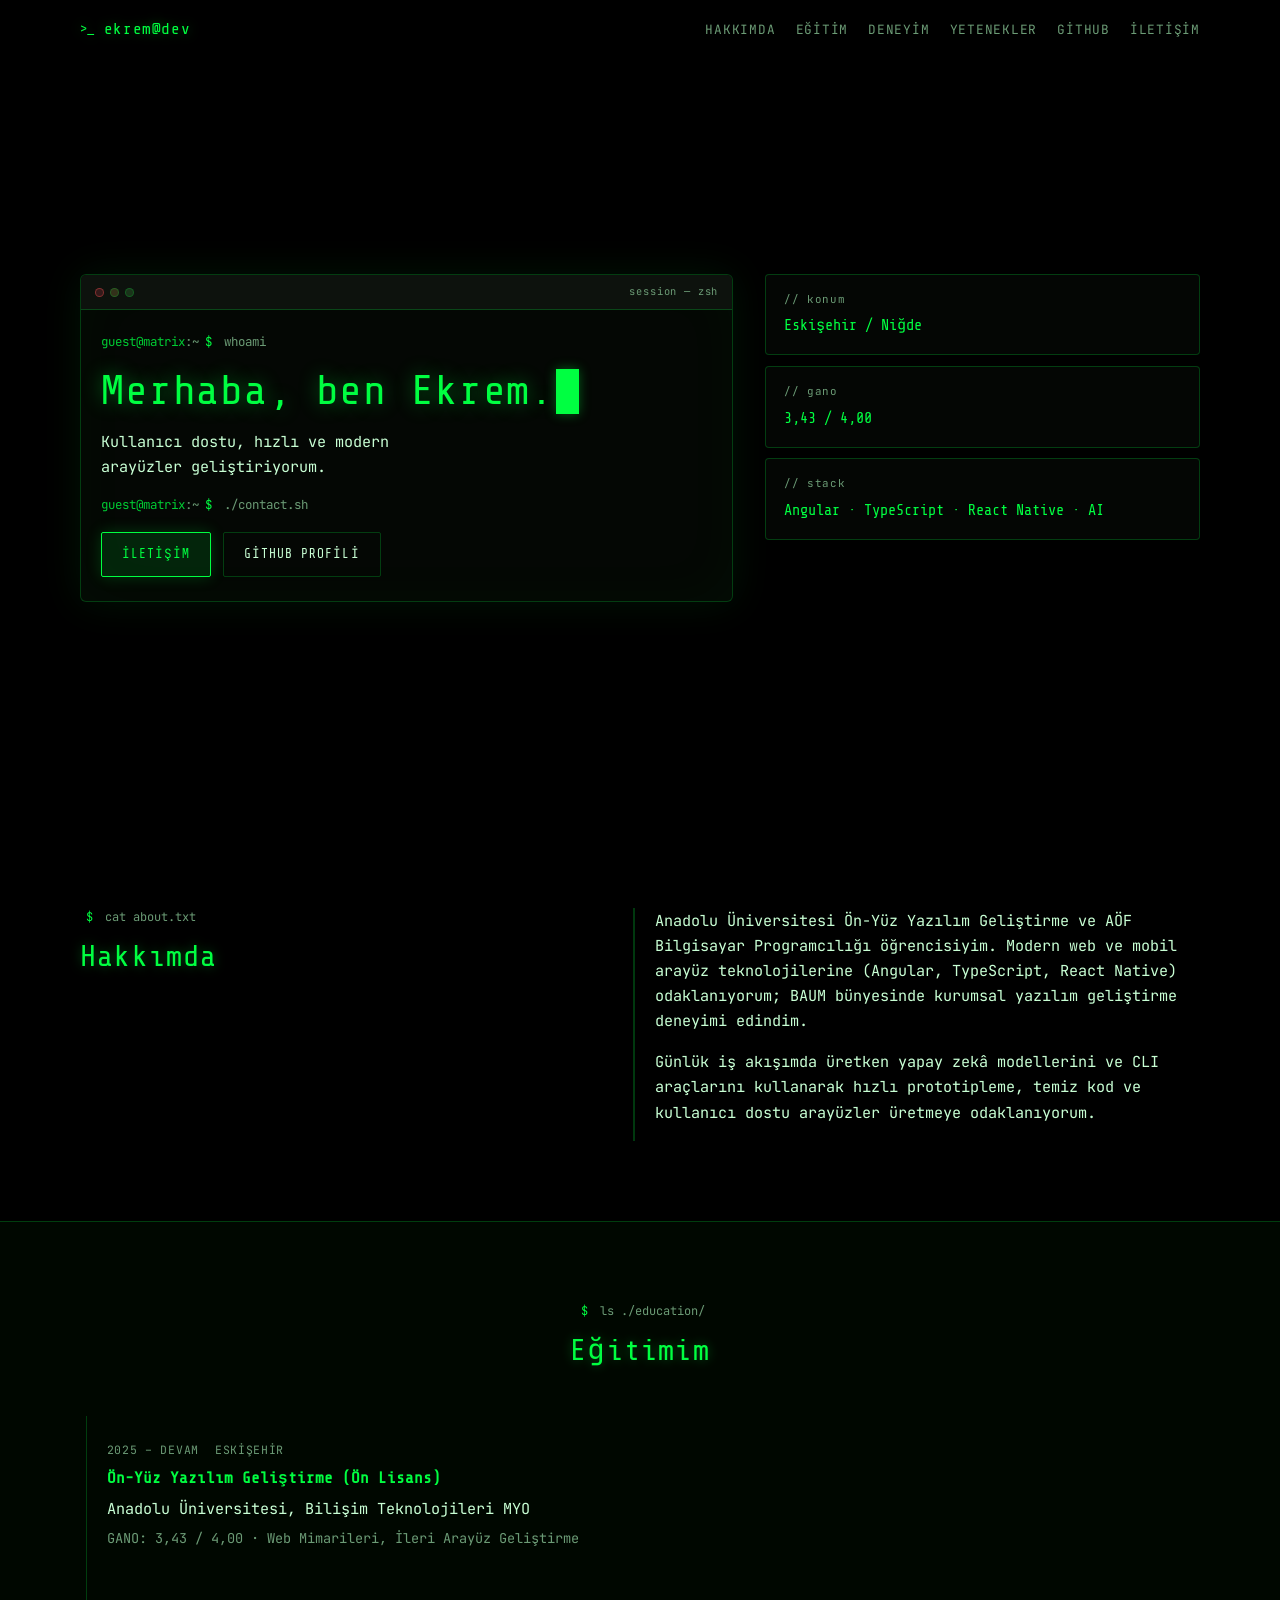
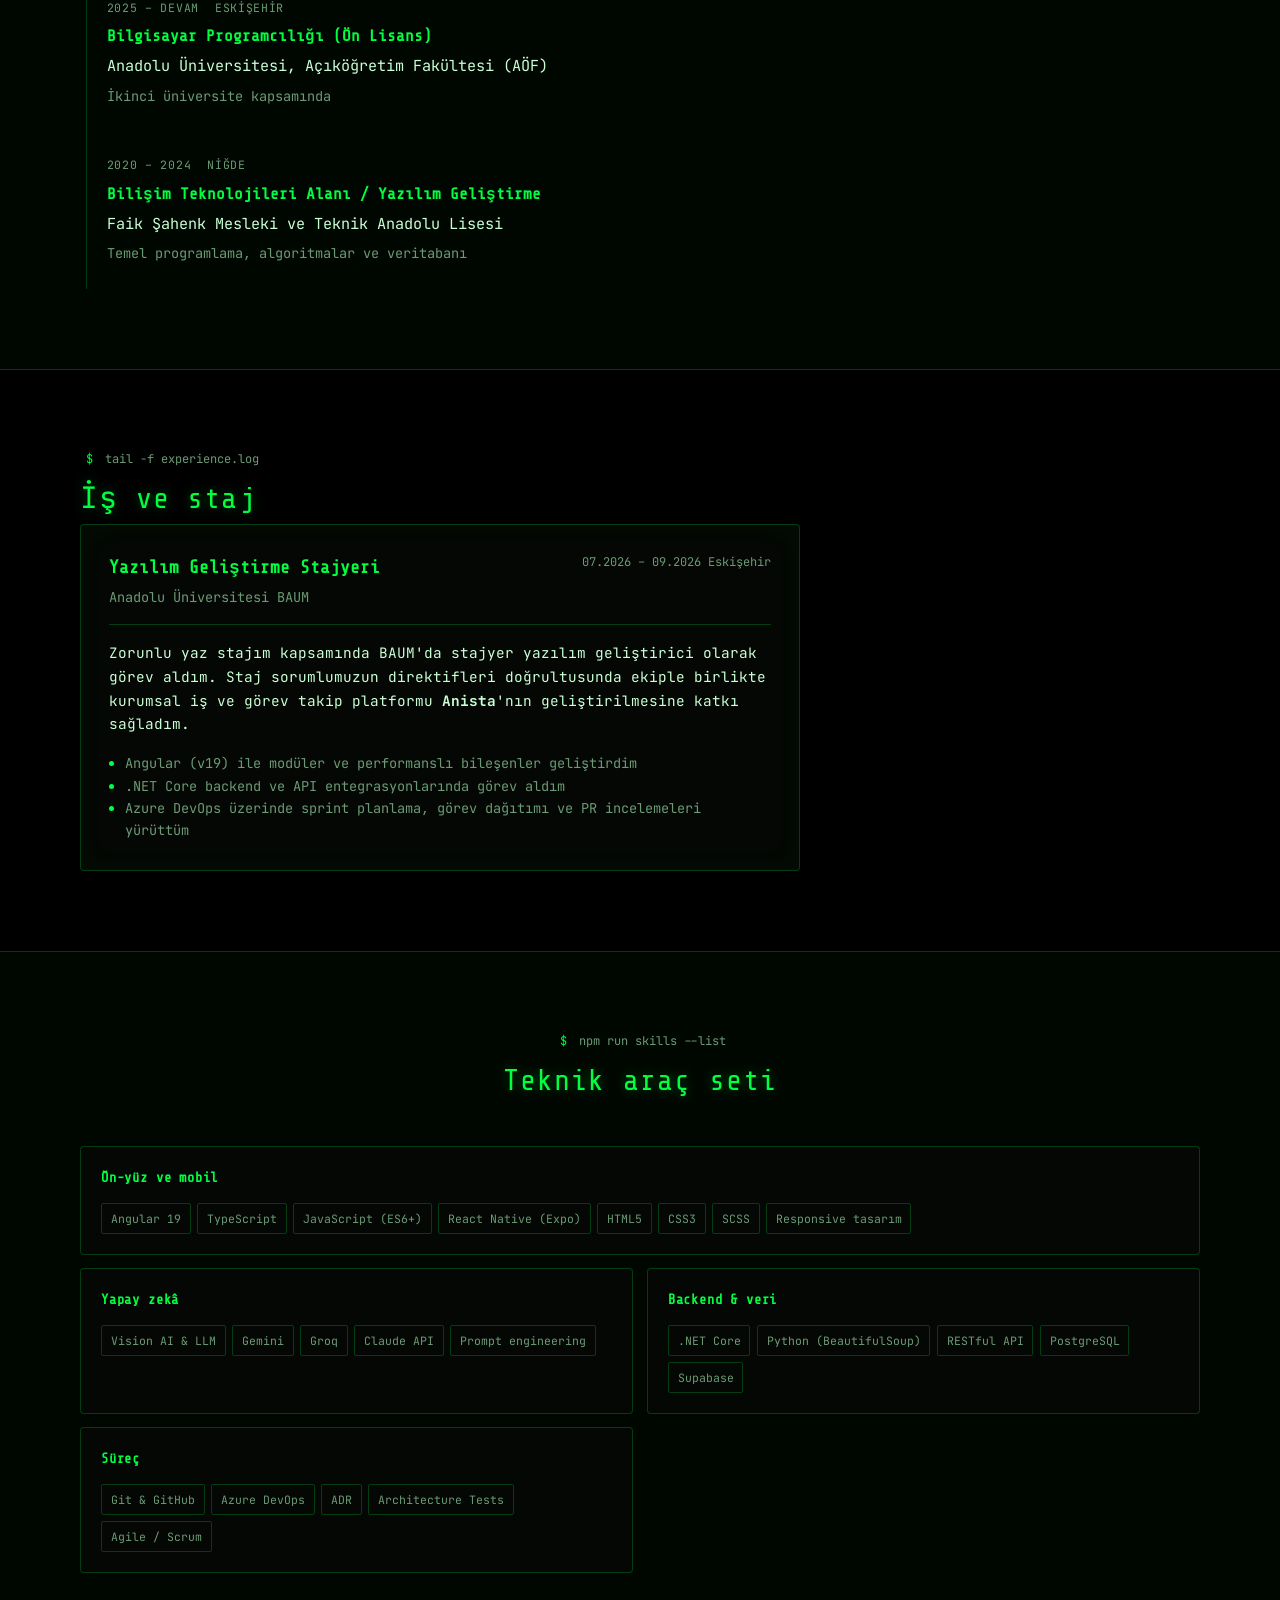
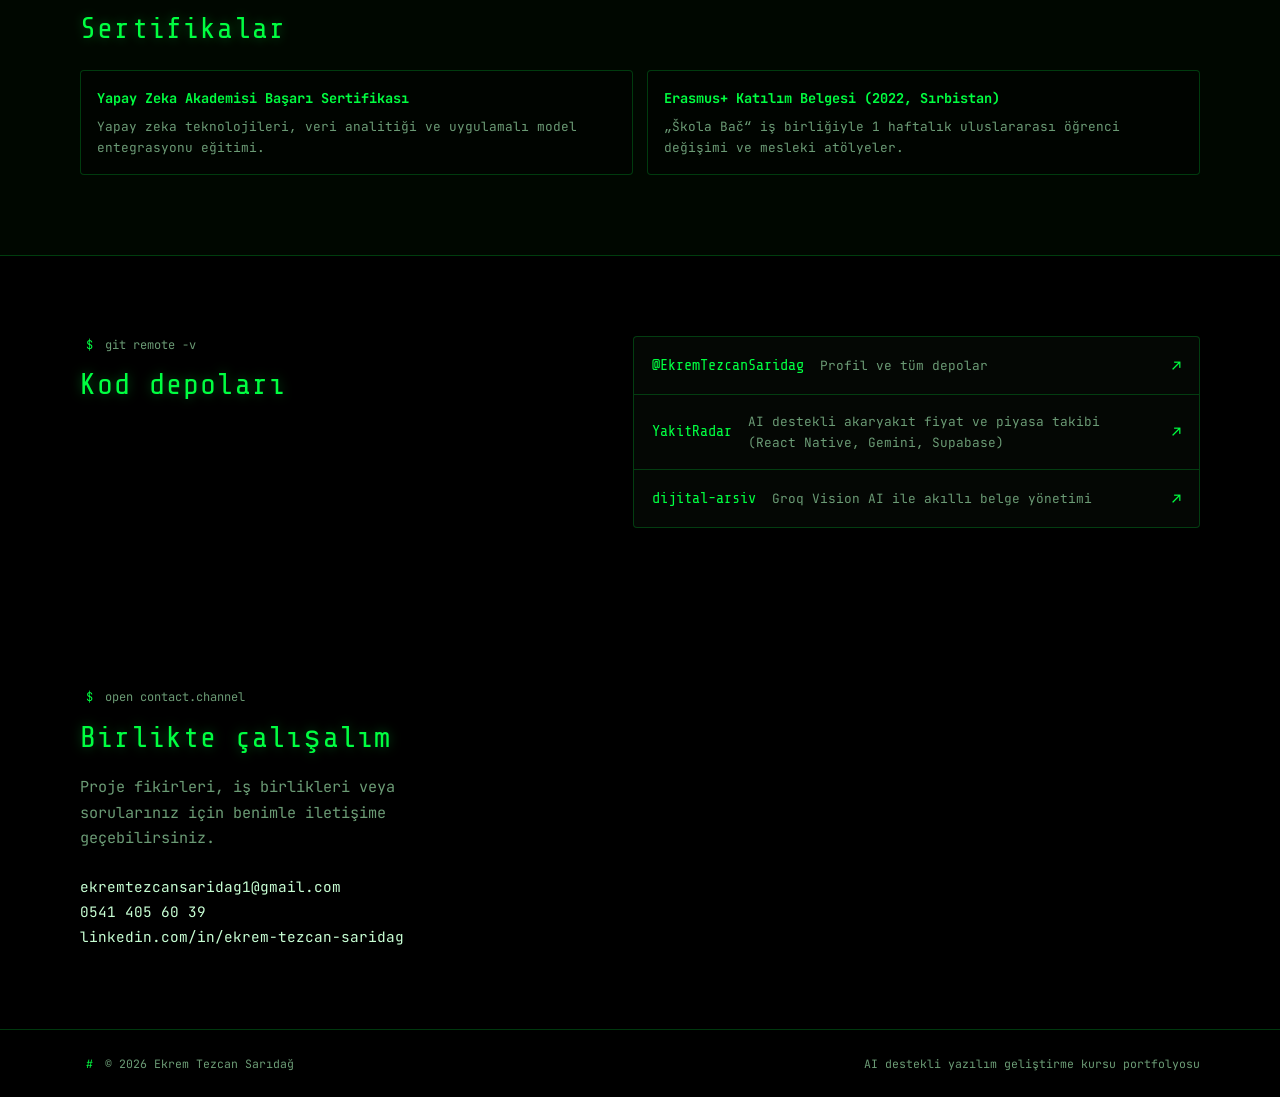
==== commit 8ea7ef84: "Matrix theme: digital rain, terminal hero decrypt, CRT styling Co-authored-by: Ekrem Tezcan Sarıdağ " ====
--- a/index.html
+++ b/index.html
@@ -6,36 +6,34 @@
     <meta name="description" content="Ekrem Tezcan Sarıdağ — Ön-yüz yazılım geliştirici portfolyosu">
     <meta name="author" content="Ekrem Tezcan Sarıdağ">
     <title>Ekrem Tezcan Sarıdağ</title>
-    <link rel="stylesheet" href="styles.css">
+    <link rel="stylesheet" href="styles.css?v=3">
     <link rel="preconnect" href="https://fonts.googleapis.com">
     <link rel="preconnect" href="https://fonts.gstatic.com" crossorigin>
-    <link href="https://fonts.googleapis.com/css2?family=IBM+Plex+Sans:wght@400;500;600&family=Syne:wght@500;600;700;800&display=swap" rel="stylesheet">
+    <link href="https://fonts.googleapis.com/css2?family=JetBrains+Mono:wght@400;500;600;700&family=Share+Tech+Mono&display=swap" rel="stylesheet">
 </head>
 <body>
-    <div class="ambient" aria-hidden="true">
-        <div class="ambient-mesh"></div>
-        <div class="ambient-glow" id="ambientGlow"></div>
-    </div>
+    <canvas id="matrixRain" class="matrix-canvas" aria-hidden="true"></canvas>
+    <div class="crt-overlay" aria-hidden="true"></div>
 
     <a class="skip-link" href="#main">İçeriğe atla</a>
 
     <header class="site-header" id="siteHeader">
         <div class="shell header-inner">
-            <a href="#home" class="brand" aria-label="Ana sayfa">
-                <span class="brand-mark" aria-hidden="true"></span>
-                <span class="brand-text">Ekrem Tezcan Sarıdağ</span>
+            <a href="#home" class="brand glitch-hover" aria-label="Ana sayfa">
+                <span class="brand-mark" aria-hidden="true">&gt;_</span>
+                <span class="brand-text">ekrem@dev</span>
             </a>
             <button type="button" class="nav-toggle" id="navToggle" aria-expanded="false" aria-controls="siteNav">
                 <span class="nav-toggle-label">Menü</span>
                 <span class="nav-toggle-bars" aria-hidden="true"></span>
             </button>
             <nav class="site-nav" id="siteNav" aria-label="Ana menü">
-                <a href="#about">Hakkımda</a>
-                <a href="#education">Eğitim</a>
-                <a href="#experience">Deneyim</a>
-                <a href="#skills">Yetenekler</a>
-                <a href="#github">GitHub</a>
-                <a href="#contact">İletişim</a>
+                <a class="glitch-hover" href="#about">Hakkımda</a>
+                <a class="glitch-hover" href="#education">Eğitim</a>
+                <a class="glitch-hover" href="#experience">Deneyim</a>
+                <a class="glitch-hover" href="#skills">Yetenekler</a>
+                <a class="glitch-hover" href="#github">GitHub</a>
+                <a class="glitch-hover" href="#contact">İletişim</a>
             </nav>
         </div>
     </header>
@@ -43,42 +41,48 @@
     <main id="main">
         <section class="hero" id="home">
             <div class="hero-grid shell">
-                <div class="hero-copy">
-                    <p class="eyebrow hero-fade">Front-End Developer</p>
-                    <h1 class="hero-title">
-                        <span class="hero-title-main" data-split-hero>Merhaba, ben Ekrem.</span>
-                        <span class="hero-title-sub hero-line">Kullanıcı dostu, hızlı ve modern arayüzler geliştiriyorum.</span>
-                    </h1>
-                    <div class="hero-actions hero-fade">
-                        <a class="btn btn-fill" href="#contact">İletişim</a>
-                        <a class="btn btn-ghost" href="https://github.com/EkremTezcanSaridag" target="_blank" rel="noopener noreferrer">GitHub profili</a>
+                <div class="hero-copy terminal-panel">
+                    <div class="terminal-chrome">
+                        <span></span><span></span><span></span>
+                        <p class="terminal-title">session — zsh</p>
+                    </div>
+                    <div class="terminal-body">
+                        <p class="term-line"><span class="term-user">guest@matrix</span><span class="term-path">:~</span><span class="term-prompt">$</span> whoami</p>
+                        <h1 class="hero-title">
+                            <span id="decryptTarget" class="decrypt-text" data-decrypt="Merhaba, ben Ekrem.">Merhaba, ben Ekrem.</span><span class="term-cursor" aria-hidden="true"></span>
+                        </h1>
+                        <p class="hero-title-sub hero-fade">Kullanıcı dostu, hızlı ve modern arayüzler geliştiriyorum.</p>
+                        <p class="term-line term-line--dim hero-fade"><span class="term-user">guest@matrix</span><span class="term-path">:~</span><span class="term-prompt">$</span> ./contact.sh</p>
+                        <div class="hero-actions hero-fade">
+                            <a class="btn btn-fill glitch-hover" href="#contact">İletişim</a>
+                            <a class="btn btn-ghost glitch-hover" href="https://github.com/EkremTezcanSaridag" target="_blank" rel="noopener noreferrer">GitHub profili</a>
+                        </div>
                     </div>
                 </div>
                 <aside class="hero-panel" aria-label="Özet bilgiler">
                     <div class="panel-card hero-fade">
-                        <span class="panel-label">Konum</span>
+                        <span class="panel-label">// konum</span>
                         <p>Eskişehir / Niğde</p>
                     </div>
                     <div class="panel-card hero-fade">
-                        <span class="panel-label">GANO</span>
+                        <span class="panel-label">// gano</span>
                         <p>3,43 / 4,00</p>
                     </div>
                     <div class="panel-card panel-card--wide hero-fade">
-                        <span class="panel-label">Odak</span>
-                        <p>Angular · TypeScript · React Native · AI destekli geliştirme</p>
+                        <span class="panel-label">// stack</span>
+                        <p>Angular · TypeScript · React Native · AI</p>
                     </div>
                 </aside>
             </div>
-            <div class="hero-line" aria-hidden="true"></div>
         </section>
 
         <section class="section reveal-section" id="about">
             <div class="shell section-split">
                 <div class="section-head" data-reveal>
-                    <h2>Hakkımda</h2>
-                    <p class="section-kicker">Özet</p>
-                </div>
-                <div class="prose" data-reveal>
+                    <p class="term-line term-kicker"><span class="term-prompt">$</span> cat about.txt</p>
+                    <h2 class="term-heading">Hakkımda</h2>
+                </div>
+                <div class="prose terminal-readout" data-reveal>
                     <p>
                         Anadolu Üniversitesi Ön-Yüz Yazılım Geliştirme ve AÖF Bilgisayar Programcılığı öğrencisiyim.
                         Modern web ve mobil arayüz teknolojilerine (Angular, TypeScript, React Native) odaklanıyorum;
@@ -95,8 +99,8 @@
         <section class="section section--muted reveal-section" id="education">
             <div class="shell">
                 <div class="section-head section-head--center" data-reveal>
-                    <p class="section-kicker">Eğitim</p>
-                    <h2>Eğitimim</h2>
+                    <p class="term-line term-kicker"><span class="term-prompt">$</span> ls ./education/</p>
+                    <h2 class="term-heading">Eğitimim</h2>
                 </div>
                 <ol class="edu-list">
                     <li class="edu-item" data-reveal>
@@ -133,8 +137,8 @@
         <section class="section reveal-section" id="experience">
             <div class="shell">
                 <div class="section-head" data-reveal>
-                    <p class="section-kicker">Deneyim</p>
-                    <h2>İş ve staj</h2>
+                    <p class="term-line term-kicker"><span class="term-prompt">$</span> tail -f experience.log</p>
+                    <h2 class="term-heading">İş ve staj</h2>
                 </div>
                 <article class="exp-card" data-reveal>
                     <header class="exp-header">
@@ -164,8 +168,8 @@
         <section class="section section--muted reveal-section" id="skills">
             <div class="shell">
                 <div class="section-head section-head--center" data-reveal>
-                    <p class="section-kicker">Yetkinlikler</p>
-                    <h2>Teknik araç seti</h2>
+                    <p class="term-line term-kicker"><span class="term-prompt">$</span> npm run skills --list</p>
+                    <h2 class="term-heading">Teknik araç seti</h2>
                 </div>
                 <div class="bento">
                     <div class="bento-cell bento-cell--wide" data-reveal>
@@ -214,7 +218,7 @@
                 </div>
 
                 <div class="certs" data-reveal>
-                    <h3 class="certs-title">Sertifikalar</h3>
+                    <h3 class="certs-title term-heading">Sertifikalar</h3>
                     <div class="certs-grid">
                         <div class="cert">
                             <h4>Yapay Zeka Akademisi Başarı Sertifikası</h4>
@@ -232,24 +236,24 @@
         <section class="section reveal-section" id="github">
             <div class="shell section-split">
                 <div class="section-head" data-reveal>
-                    <p class="section-kicker">GitHub</p>
-                    <h2>Kod depoları</h2>
+                    <p class="term-line term-kicker"><span class="term-prompt">$</span> git remote -v</p>
+                    <h2 class="term-heading">Kod depoları</h2>
                 </div>
                 <div class="repo-list">
-                    <a class="repo-row" data-reveal href="https://github.com/EkremTezcanSaridag" target="_blank" rel="noopener noreferrer">
+                    <a class="repo-row glitch-hover" data-reveal href="https://github.com/EkremTezcanSaridag" target="_blank" rel="noopener noreferrer">
                         <span class="repo-name">@EkremTezcanSaridag</span>
                         <span class="repo-desc">Profil ve tüm depolar</span>
-                        <span class="repo-arrow" aria-hidden="true">→</span>
+                        <span class="repo-arrow" aria-hidden="true">↗</span>
                     </a>
-                    <a class="repo-row" data-reveal href="https://github.com/EkremTezcanSaridag/YakitRadar" target="_blank" rel="noopener noreferrer">
+                    <a class="repo-row glitch-hover" data-reveal href="https://github.com/EkremTezcanSaridag/YakitRadar" target="_blank" rel="noopener noreferrer">
                         <span class="repo-name">YakitRadar</span>
                         <span class="repo-desc">AI destekli akaryakıt fiyat ve piyasa takibi (React Native, Gemini, Supabase)</span>
-                        <span class="repo-arrow" aria-hidden="true">→</span>
+                        <span class="repo-arrow" aria-hidden="true">↗</span>
                     </a>
-                    <a class="repo-row" data-reveal href="https://github.com/EkremTezcanSaridag/dijital-arsiv" target="_blank" rel="noopener noreferrer">
+                    <a class="repo-row glitch-hover" data-reveal href="https://github.com/EkremTezcanSaridag/dijital-arsiv" target="_blank" rel="noopener noreferrer">
                         <span class="repo-name">dijital-arsiv</span>
                         <span class="repo-desc">Groq Vision AI ile akıllı belge yönetimi</span>
-                        <span class="repo-arrow" aria-hidden="true">→</span>
+                        <span class="repo-arrow" aria-hidden="true">↗</span>
                     </a>
                 </div>
             </div>
@@ -258,18 +262,18 @@
         <section class="section section--contact reveal-section" id="contact">
             <div class="shell">
                 <div class="contact-wrap" data-reveal>
-                    <p class="section-kicker">İletişim</p>
-                    <h2>Birlikte çalışalım</h2>
+                    <p class="term-line term-kicker"><span class="term-prompt">$</span> open contact.channel</p>
+                    <h2 class="term-heading">Birlikte çalışalım</h2>
                     <p class="contact-lead">Proje fikirleri, iş birlikleri veya sorularınız için benimle iletişime geçebilirsiniz.</p>
                     <ul class="contact-links">
                         <li>
-                            <a href="mailto:ekremtezcansaridag1@gmail.com">ekremtezcansaridag1@gmail.com</a>
+                            <a class="glitch-hover" href="mailto:ekremtezcansaridag1@gmail.com">ekremtezcansaridag1@gmail.com</a>
                         </li>
                         <li>
-                            <a href="tel:+905414056039">0541 405 60 39</a>
+                            <a class="glitch-hover" href="tel:+905414056039">0541 405 60 39</a>
                         </li>
                         <li>
-                            <a href="https://linkedin.com/in/ekrem-tezcan-saridag" target="_blank" rel="noopener noreferrer">linkedin.com/in/ekrem-tezcan-saridag</a>
+                            <a class="glitch-hover" href="https://linkedin.com/in/ekrem-tezcan-saridag" target="_blank" rel="noopener noreferrer">linkedin.com/in/ekrem-tezcan-saridag</a>
                         </li>
                     </ul>
                 </div>
@@ -279,11 +283,11 @@
 
     <footer class="site-footer">
         <div class="shell footer-inner">
-            <p>© 2026 Ekrem Tezcan Sarıdağ</p>
+            <p><span class="term-prompt">#</span> © 2026 Ekrem Tezcan Sarıdağ</p>
             <p class="footer-note">AI destekli yazılım geliştirme kursu portfolyosu</p>
         </div>
     </footer>
 
-    <script src="script.js"></script>
+    <script src="script.js?v=3"></script>
 </body>
 </html>
--- a/styles.css
+++ b/styles.css
@@ -1,4 +1,4 @@
-/* Premium editorial portfolio — warm dark, copper accent */
+/* Matrix terminal portfolio */
 
 *,
 *::before,
@@ -7,18 +7,18 @@
 }
 
 :root {
-    --bg: #0e0d0c;
-    --bg-elevated: #161412;
-    --bg-muted: #12100e;
-    --surface: #1c1916;
-    --border: rgba(255, 248, 240, 0.08);
-    --border-strong: rgba(212, 165, 116, 0.35);
-    --text: #f5f0ea;
-    --text-soft: #a8a099;
-    --accent: #d4a574;
-    --accent-dim: rgba(212, 165, 116, 0.15);
-    --font-display: "Syne", system-ui, sans-serif;
-    --font-body: "IBM Plex Sans", system-ui, sans-serif;
+    --matrix-bg: #000000;
+    --matrix-bg-panel: #050805;
+    --matrix-surface: #0a0f0a;
+    --matrix-border: rgba(0, 255, 65, 0.22);
+    --matrix-green: #00ff41;
+    --matrix-green-dim: #00cc33;
+    --matrix-green-soft: rgba(0, 255, 65, 0.65);
+    --matrix-text: #c8ffd4;
+    --matrix-muted: #6b9b75;
+    --matrix-glow: 0 0 12px rgba(0, 255, 65, 0.35);
+    --font-mono: "JetBrains Mono", "Share Tech Mono", ui-monospace, monospace;
+    --font-display: "Share Tech Mono", "JetBrains Mono", ui-monospace, monospace;
     --shell: min(1120px, 100% - 2.5rem);
     --ease: cubic-bezier(0.22, 1, 0.36, 1);
 }
@@ -27,67 +27,52 @@
     scroll-behavior: smooth;
 }
 
-@media (prefers-reduced-motion: reduce) {
-    html {
-        scroll-behavior: auto;
-    }
-}
-
 body {
     margin: 0;
-    font-family: var(--font-body);
-    font-size: 1.0625rem;
+    font-family: var(--font-mono);
+    font-size: 0.95rem;
     line-height: 1.65;
-    color: var(--text);
-    background: var(--bg);
+    color: var(--matrix-text);
+    background: var(--matrix-bg);
 }
 
 .site-header,
 main,
 .site-footer {
     position: relative;
-    z-index: 1;
-}
-
-/* Ambient background */
-.ambient {
+    z-index: 2;
+}
+
+.matrix-canvas {
     position: fixed;
     inset: 0;
     z-index: 0;
-    overflow: hidden;
+    width: 100%;
+    height: 100%;
+    opacity: 0.22;
     pointer-events: none;
 }
 
-.ambient-mesh {
+.crt-overlay {
+    position: fixed;
+    inset: 0;
+    z-index: 1;
+    pointer-events: none;
+    background: repeating-linear-gradient(
+        0deg,
+        rgba(0, 0, 0, 0.12) 0,
+        rgba(0, 0, 0, 0.12) 1px,
+        transparent 1px,
+        transparent 3px
+    );
+    opacity: 0.35;
+}
+
+.crt-overlay::after {
+    content: "";
     position: absolute;
-    inset: -20%;
-    background:
-        radial-gradient(ellipse 55% 45% at 20% 10%, rgba(212, 165, 116, 0.14), transparent 55%),
-        radial-gradient(ellipse 50% 40% at 85% 25%, rgba(180, 120, 80, 0.1), transparent 50%),
-        radial-gradient(ellipse 60% 50% at 50% 100%, rgba(90, 70, 55, 0.12), transparent 55%);
-    animation: mesh-drift 28s ease-in-out infinite alternate;
-    opacity: 0.9;
-}
-
-.ambient-glow {
-    position: absolute;
-    left: var(--mx, 50%);
-    top: var(--my, 35%);
-    width: min(42vmax, 520px);
-    height: min(42vmax, 520px);
-    transform: translate(-50%, -50%);
-    background: radial-gradient(circle, rgba(212, 165, 116, 0.12) 0%, transparent 68%);
-    filter: blur(2px);
-    will-change: left, top;
-}
-
-@keyframes mesh-drift {
-    0% {
-        transform: translate(0, 0) scale(1);
-    }
-    100% {
-        transform: translate(2%, -3%) scale(1.04);
-    }
+    inset: 0;
+    background: radial-gradient(ellipse at center, transparent 55%, rgba(0, 0, 0, 0.45) 100%);
 }
 
 .shell {
@@ -100,8 +85,8 @@
     left: -9999px;
     top: 0;
     padding: 0.75rem 1rem;
-    background: var(--accent);
-    color: var(--bg);
+    background: var(--matrix-green);
+    color: #000;
     z-index: 9999;
 }
 
@@ -116,13 +101,13 @@
     inset: 0 0 auto 0;
     z-index: 100;
     border-bottom: 1px solid transparent;
-    transition: background 0.4s var(--ease), border-color 0.4s var(--ease), backdrop-filter 0.4s;
+    transition: background 0.4s var(--ease), border-color 0.4s, box-shadow 0.4s;
 }
 
 .site-header.is-scrolled {
-    background: rgba(14, 13, 12, 0.85);
-    backdrop-filter: blur(12px);
-    border-bottom-color: var(--border);
+    background: rgba(0, 0, 0, 0.88);
+    border-bottom-color: var(--matrix-border);
+    box-shadow: var(--matrix-glow);
 }
 
 .header-inner {
@@ -130,83 +115,51 @@
     align-items: center;
     justify-content: space-between;
     gap: 1.5rem;
-    padding: 1.1rem 0;
+    padding: 1rem 0;
 }
 
 .brand {
     display: flex;
     align-items: center;
-    gap: 0.75rem;
+    gap: 0.6rem;
     text-decoration: none;
-    color: var(--text);
-    transition: transform 0.35s var(--ease), opacity 0.35s;
-}
-
-.brand:hover {
-    transform: translateY(-1px);
+    color: var(--matrix-green);
+    text-shadow: var(--matrix-glow);
 }
 
 .brand-mark {
-    width: 10px;
-    height: 10px;
-    border-radius: 2px;
-    background: var(--accent);
-    box-shadow: 0 0 20px rgba(212, 165, 116, 0.5);
-    transition: box-shadow 0.4s var(--ease), transform 0.4s var(--ease);
-}
-
-.brand:hover .brand-mark {
-    transform: scale(1.15);
-    box-shadow: 0 0 28px rgba(212, 165, 116, 0.65);
+    font-family: var(--font-display);
+    font-size: 0.85rem;
+    color: var(--matrix-green);
 }
 
 .brand-text {
     font-family: var(--font-display);
-    font-weight: 600;
-    font-size: 0.95rem;
-    letter-spacing: -0.02em;
+    font-size: 1rem;
+    letter-spacing: 0.04em;
 }
 
 .site-nav {
     display: flex;
     flex-wrap: wrap;
-    gap: 0.25rem 1.5rem;
+    gap: 0.25rem 1.25rem;
 }
 
 .site-nav a {
     position: relative;
-    color: var(--text-soft);
+    color: var(--matrix-muted);
     text-decoration: none;
-    font-size: 0.875rem;
-    font-weight: 500;
-    letter-spacing: 0.02em;
-    transition: color 0.35s var(--ease), transform 0.35s var(--ease);
-}
-
-.site-nav a::after {
-    content: "";
-    position: absolute;
-    left: 0;
-    right: 0;
-    bottom: -6px;
-    height: 2px;
-    background: var(--accent);
-    transform: scaleX(0);
-    transform-origin: left center;
-    transition: transform 0.4s var(--ease);
-    border-radius: 1px;
+    font-size: 0.8rem;
+    letter-spacing: 0.06em;
+    text-transform: uppercase;
+    transition: color 0.25s;
 }
 
 .site-nav a:hover,
 .site-nav a:focus-visible,
 .site-nav a.is-active {
-    color: var(--text);
-}
-
-.site-nav a:hover::after,
-.site-nav a:focus-visible::after,
-.site-nav a.is-active::after {
-    transform: scaleX(1);
+    color: var(--matrix-green);
+    text-shadow: var(--matrix-glow);
 }
 
 .nav-toggle {
@@ -214,291 +167,295 @@
     align-items: center;
     gap: 0.5rem;
     padding: 0.5rem 0.75rem;
-    border: 1px solid var(--border);
-    border-radius: 6px;
-    background: var(--surface);
-    color: var(--text);
+    border: 1px solid var(--matrix-border);
+    border-radius: 4px;
+    background: var(--matrix-surface);
+    color: var(--matrix-green);
     font-family: inherit;
-    font-size: 0.8rem;
+    font-size: 0.75rem;
     cursor: pointer;
 }
 
 .nav-toggle-bars {
     width: 18px;
     height: 12px;
-    background: linear-gradient(var(--text) 2px, transparent 2px) 0 0 / 100% 6px repeat-y;
+    background: linear-gradient(var(--matrix-green) 2px, transparent 2px) 0 0 / 100% 6px repeat-y;
+}
+
+/* Glitch hover */
+.glitch-hover {
+    position: relative;
+}
+
+.glitch-hover:hover,
+.glitch-hover:focus-visible {
+    animation: glitch-skew 0.35s steps(2, end);
+}
+
+@keyframes glitch-skew {
+    0% { transform: translate(0); filter: none; }
+    25% { transform: translate(-1px, 0); text-shadow: 2px 0 #00ff41, -2px 0 #003b00; }
+    50% { transform: translate(1px, -1px); }
+    75% { transform: translate(-1px, 1px); text-shadow: -2px 0 #00ff41, 2px 0 #003b00; }
+    100% { transform: translate(0); }
 }
 
 /* Hero */
 .hero {
-    position: relative;
-    padding: 8rem 0 5rem;
+    padding: 7.5rem 0 4.5rem;
     min-height: 92vh;
     display: flex;
-    flex-direction: column;
-    justify-content: center;
+    align-items: center;
 }
 
 .hero-grid {
     display: grid;
-    grid-template-columns: 1.15fr 0.85fr;
-    gap: 3rem;
-    align-items: end;
-}
-
-.eyebrow {
-    font-size: 0.8rem;
-    text-transform: uppercase;
-    letter-spacing: 0.2em;
-    color: var(--accent);
-    margin: 0 0 1.25rem;
-    font-weight: 600;
-}
+    grid-template-columns: 1.2fr 0.8fr;
+    gap: 2rem;
+    align-items: start;
+}
+
+.terminal-panel {
+    border: 1px solid var(--matrix-border);
+    background: rgba(5, 8, 5, 0.92);
+    box-shadow: 0 0 40px rgba(0, 255, 65, 0.08), inset 0 0 60px rgba(0, 255, 65, 0.03);
+    border-radius: 6px;
+    overflow: hidden;
+}
+
+.terminal-chrome {
+    display: flex;
+    align-items: center;
+    gap: 0.4rem;
+    padding: 0.55rem 0.85rem;
+    background: #0d120d;
+    border-bottom: 1px solid var(--matrix-border);
+}
+
+.terminal-chrome span {
+    width: 9px;
+    height: 9px;
+    border-radius: 50%;
+    background: #1a331a;
+    border: 1px solid var(--matrix-border);
+}
+
+.terminal-chrome span:first-child { background: #331a1a; border-color: rgba(255, 80, 80, 0.4); }
+.terminal-chrome span:nth-child(2) { background: #33301a; }
+.terminal-chrome span:nth-child(3) { background: #1a331a; }
+
+.terminal-title {
+    margin: 0 0 0 auto;
+    font-size: 0.65rem;
+    color: var(--matrix-muted);
+    letter-spacing: 0.08em;
+}
+
+.terminal-body {
+    padding: 1.35rem 1.25rem 1.5rem;
+}
+
+.term-line {
+    margin: 0 0 0.75rem;
+    font-size: 0.78rem;
+    color: var(--matrix-muted);
+}
+
+.term-line--dim {
+    opacity: 0.85;
+    margin-top: 1rem;
+}
+
+.term-user { color: var(--matrix-green-dim); }
+.term-path { color: var(--matrix-muted); }
+.term-prompt { color: var(--matrix-green); margin: 0 0.35rem; }
 
 .hero-title {
     font-family: var(--font-display);
-    font-weight: 700;
-    line-height: 1.12;
-    letter-spacing: -0.03em;
-    margin: 0 0 2rem;
-    display: flex;
-    flex-direction: column;
-    gap: 0.65rem;
-}
-
-.hero-title-main {
-    font-size: clamp(2.35rem, 5.5vw, 3.75rem);
-    display: block;
-}
-
-.hero-char {
+    font-size: clamp(1.65rem, 4.5vw, 2.65rem);
+    font-weight: 400;
+    line-height: 1.2;
+    margin: 0 0 0.85rem;
+    color: var(--matrix-green);
+    text-shadow: 0 0 20px rgba(0, 255, 65, 0.45);
+    letter-spacing: 0.02em;
+}
+
+.decrypt-text {
+    font-family: inherit;
+}
+
+.term-cursor {
     display: inline-block;
-    opacity: 0;
-    transform: translate3d(0, 0.85em, 0);
-    will-change: transform, opacity;
-}
-
-.hero.is-entered .hero-char {
-    animation: hero-char-in 0.55s var(--ease) forwards;
-    animation-delay: calc(var(--char-i, 0) * 32ms);
-}
-
-.hero-line {
-    opacity: 0;
-    transform: translate3d(0, 14px, 0);
-}
-
-.hero.is-entered .hero-line {
-    animation: hero-line-in 0.75s var(--ease) 0.42s forwards;
+    width: 0.55em;
+    height: 1.05em;
+    margin-left: 2px;
+    vertical-align: text-bottom;
+    background: var(--matrix-green);
+    box-shadow: var(--matrix-glow);
+    animation: cursor-blink 1s step-end infinite;
+}
+
+@keyframes cursor-blink {
+    50% { opacity: 0; }
+}
+
+.hero-title-sub {
+    font-size: 0.95rem;
+    color: var(--matrix-text);
+    margin: 0 0 0.5rem;
+    max-width: 36ch;
 }
 
 .hero-fade {
     opacity: 0;
-    transform: translate3d(0, 16px, 0);
-}
-
-.hero.is-entered .eyebrow.hero-fade {
-    animation: hero-fade-in 0.65s var(--ease) 0.05s forwards;
-}
-
-.hero.is-entered .hero-actions.hero-fade {
-    animation: hero-fade-in 0.65s var(--ease) 0.72s forwards;
-}
-
-.hero-panel .panel-card.hero-fade:nth-child(1) {
-    animation-delay: 0.55s;
-}
-
-.hero-panel .panel-card.hero-fade:nth-child(2) {
-    animation-delay: 0.65s;
-}
-
-.hero-panel .panel-card.hero-fade:nth-child(3) {
-    animation-delay: 0.75s;
-}
-
-.hero.is-entered .hero-panel .panel-card.hero-fade {
-    animation: hero-fade-in 0.7s var(--ease) forwards;
-}
-
-@keyframes hero-char-in {
-    to {
-        opacity: 1;
-        transform: translate3d(0, 0, 0);
-    }
-}
-
-@keyframes hero-line-in {
-    to {
-        opacity: 1;
-        transform: translate3d(0, 0, 0);
-    }
-}
-
-@keyframes hero-fade-in {
-    to {
-        opacity: 1;
-        transform: translate3d(0, 0, 0);
-    }
-}
-
-.hero-title-sub {
-    font-size: clamp(1.15rem, 2.5vw, 1.45rem);
-    font-weight: 500;
-    line-height: 1.35;
-    color: var(--accent);
-    letter-spacing: -0.01em;
-    max-width: 22ch;
-    margin-bottom: 0.25rem;
+    transform: translateY(12px);
+}
+
+.hero.is-ready .hero-fade {
+    animation: fade-up 0.65s var(--ease) forwards;
+}
+
+.hero.is-ready .hero-title-sub { animation-delay: 0.15s; }
+.hero.is-ready .term-line--dim { animation-delay: 0.35s; }
+.hero.is-ready .hero-actions { animation-delay: 0.5s; }
+.hero-panel .hero-fade:nth-child(1) { animation-delay: 0.25s; }
+.hero-panel .hero-fade:nth-child(2) { animation-delay: 0.35s; }
+.hero-panel .hero-fade:nth-child(3) { animation-delay: 0.45s; }
+
+.hero.is-ready .hero-panel .hero-fade {
+    animation: fade-up 0.65s var(--ease) forwards;
+}
+
+@keyframes fade-up {
+    to { opacity: 1; transform: translateY(0); }
 }
 
 .hero-actions {
     display: flex;
     flex-wrap: wrap;
     gap: 0.75rem;
+    margin-top: 1rem;
 }
 
 .btn {
     display: inline-flex;
     align-items: center;
     justify-content: center;
-    padding: 0.85rem 1.5rem;
-    border-radius: 999px;
-    font-weight: 600;
-    font-size: 0.9rem;
+    padding: 0.7rem 1.25rem;
+    border-radius: 2px;
+    font-family: var(--font-display);
+    font-size: 0.8rem;
+    letter-spacing: 0.08em;
+    text-transform: uppercase;
     text-decoration: none;
-    transition: transform 0.3s var(--ease), box-shadow 0.3s, background 0.3s, border-color 0.3s;
-}
-
-.btn:active {
-    transform: scale(0.97);
+    transition: box-shadow 0.25s, background 0.25s, border-color 0.25s, color 0.25s;
 }
 
 .btn-fill {
-    background: var(--accent);
-    color: #1a1208;
-    box-shadow: 0 8px 32px rgba(212, 165, 116, 0.25);
+    background: rgba(0, 255, 65, 0.12);
+    border: 1px solid var(--matrix-green);
+    color: var(--matrix-green);
+    box-shadow: 0 0 16px rgba(0, 255, 65, 0.2);
 }
 
 .btn-fill:hover {
-    transform: translateY(-2px);
-    box-shadow: 0 12px 40px rgba(212, 165, 116, 0.35);
+    background: rgba(0, 255, 65, 0.22);
+    box-shadow: 0 0 24px rgba(0, 255, 65, 0.35);
 }
 
 .btn-ghost {
-    border: 1px solid var(--border-strong);
-    color: var(--text);
+    border: 1px solid var(--matrix-border);
+    color: var(--matrix-text);
     background: transparent;
 }
 
 .btn-ghost:hover {
-    background: var(--accent-dim);
-    border-color: var(--accent);
+    border-color: var(--matrix-green);
+    color: var(--matrix-green);
 }
 
 .hero-panel {
     display: flex;
     flex-direction: column;
-    gap: 0.75rem;
+    gap: 0.65rem;
 }
 
 .panel-card {
-    padding: 1.25rem 1.5rem;
-    background: var(--surface);
-    border: 1px solid var(--border);
-    border-radius: 12px;
-    transition: border-color 0.35s var(--ease), transform 0.45s var(--ease), box-shadow 0.45s var(--ease);
+    padding: 1rem 1.15rem;
+    background: rgba(5, 8, 5, 0.85);
+    border: 1px solid var(--matrix-border);
+    border-radius: 4px;
+    transition: border-color 0.3s, box-shadow 0.3s, transform 0.3s;
 }
 
 .panel-card:hover {
-    border-color: var(--border-strong);
-    transform: translateX(6px) translateY(-2px);
-    box-shadow: 0 12px 40px rgba(0, 0, 0, 0.25);
-}
-
-.panel-card--wide {
-    grid-column: span 1;
+    border-color: rgba(0, 255, 65, 0.45);
+    box-shadow: var(--matrix-glow);
+    transform: translateX(4px);
 }
 
 .panel-label {
     display: block;
-    font-size: 0.7rem;
-    text-transform: uppercase;
-    letter-spacing: 0.15em;
-    color: var(--text-soft);
-    margin-bottom: 0.35rem;
+    font-size: 0.68rem;
+    color: var(--matrix-muted);
+    margin-bottom: 0.3rem;
+    letter-spacing: 0.06em;
 }
 
 .panel-card p {
     margin: 0;
-    font-family: var(--font-display);
-    font-weight: 600;
-    font-size: 1.05rem;
-}
-
-.hero-line {
-    position: absolute;
-    bottom: 2rem;
-    left: 50%;
-    transform: translateX(-50%);
-    width: 1px;
-    height: 48px;
-    background: linear-gradient(var(--accent), transparent);
-    opacity: 0.6;
-    animation: pulse-line 2.5s ease-in-out infinite;
-}
-
-@keyframes pulse-line {
-    0%, 100% { opacity: 0.35; transform: translateX(-50%) scaleY(1); }
-    50% { opacity: 0.8; transform: translateX(-50%) scaleY(1.15); }
+    color: var(--matrix-green);
+    font-family: var(--font-display);
+    font-size: 0.95rem;
 }
 
 /* Sections */
 .section {
-    padding: 5.5rem 0;
+    padding: 5rem 0;
 }
 
 .section--muted {
-    background: var(--bg-muted);
-    border-block: 1px solid var(--border);
+    background: rgba(0, 20, 0, 0.35);
+    border-block: 1px solid var(--matrix-border);
 }
 
 .section-split {
     display: grid;
-    grid-template-columns: 0.9fr 1.1fr;
-    gap: 3rem;
+    grid-template-columns: 0.95fr 1.05fr;
+    gap: 2.5rem;
     align-items: start;
 }
 
-.section-head h2 {
-    font-family: var(--font-display);
-    font-size: clamp(1.75rem, 3vw, 2.35rem);
-    font-weight: 700;
-    letter-spacing: -0.02em;
-    margin: 0.35rem 0 0;
+.term-kicker {
+    margin-bottom: 0.35rem;
+    color: var(--matrix-muted);
+    font-size: 0.75rem;
+}
+
+.term-heading {
+    font-family: var(--font-display);
+    font-size: clamp(1.35rem, 3vw, 1.85rem);
+    font-weight: 400;
+    margin: 0;
+    color: var(--matrix-green);
+    text-shadow: var(--matrix-glow);
+    letter-spacing: 0.04em;
 }
 
 .section-head--center {
     text-align: center;
-    margin-bottom: 3rem;
-}
-
-.section-kicker {
-    font-size: 0.75rem;
-    text-transform: uppercase;
-    letter-spacing: 0.18em;
-    color: var(--accent);
-    margin: 0;
-    font-weight: 600;
+    margin-bottom: 2.5rem;
 }
 
 .prose p {
-    color: var(--text-soft);
-    margin: 0 0 1.25rem;
-}
-
-.prose p:last-child {
-    margin-bottom: 0;
+    color: var(--matrix-text);
+    margin: 0 0 1rem;
+}
+
+.terminal-readout {
+    border-left: 2px solid var(--matrix-border);
+    padding-left: 1.25rem;
 }
 
 /* Education */
@@ -506,154 +463,125 @@
     list-style: none;
     margin: 0;
     padding: 0;
-    display: flex;
-    flex-direction: column;
-    gap: 0;
 }
 
 .edu-item {
-    position: relative;
-    padding: 2rem 0 2rem 2rem;
-    border-left: 1px solid var(--border);
-    margin-left: 0.5rem;
-}
-
-.edu-item::before {
-    content: "";
-    position: absolute;
-    left: -5px;
-    top: 2.35rem;
-    width: 9px;
-    height: 9px;
-    border-radius: 50%;
-    background: var(--bg);
-    border: 2px solid var(--accent);
-}
-
-.edu-item:last-child {
-    padding-bottom: 0;
-}
+    padding: 1.5rem 0 1.5rem 1.25rem;
+    border-left: 1px solid var(--matrix-border);
+    margin-left: 0.35rem;
+}
+
+.edu-item::marker { content: none; }
 
 .edu-meta {
     display: flex;
     flex-wrap: wrap;
     gap: 1rem;
-    font-size: 0.8rem;
-    color: var(--text-soft);
-    margin-bottom: 0.5rem;
+    font-size: 0.72rem;
+    color: var(--matrix-muted);
+    margin-bottom: 0.4rem;
+    text-transform: uppercase;
+    letter-spacing: 0.06em;
 }
 
 .edu-item h3 {
     font-family: var(--font-display);
-    font-size: 1.2rem;
-    margin: 0 0 0.35rem;
-    font-weight: 600;
+    font-size: 1rem;
+    margin: 0 0 0.25rem;
+    color: var(--matrix-green);
 }
 
 .edu-school {
     margin: 0;
-    color: var(--text);
-    font-weight: 500;
+    color: var(--matrix-text);
 }
 
 .edu-detail {
-    margin: 0.5rem 0 0;
-    font-size: 0.9rem;
-    color: var(--text-soft);
+    margin: 0.4rem 0 0;
+    font-size: 0.85rem;
+    color: var(--matrix-muted);
 }
 
 /* Experience */
 .exp-card {
-    background: var(--surface);
-    border: 1px solid var(--border);
-    border-radius: 16px;
-    padding: 2rem 2.25rem;
+    background: rgba(5, 8, 5, 0.9);
+    border: 1px solid var(--matrix-border);
+    border-radius: 4px;
+    padding: 1.75rem;
     max-width: 720px;
-    transition: transform 0.45s var(--ease), border-color 0.35s, box-shadow 0.45s;
+    box-shadow: inset 0 0 30px rgba(0, 255, 65, 0.03);
+    transition: box-shadow 0.35s, border-color 0.35s;
 }
 
 .exp-card:hover {
-    transform: translateY(-4px);
-    border-color: var(--border-strong);
-    box-shadow: 0 16px 48px rgba(0, 0, 0, 0.22);
+    border-color: rgba(0, 255, 65, 0.4);
+    box-shadow: var(--matrix-glow);
 }
 
 .exp-header {
     display: flex;
     justify-content: space-between;
-    align-items: flex-start;
-    gap: 1.5rem;
     flex-wrap: wrap;
-    margin-bottom: 1.25rem;
-    padding-bottom: 1.25rem;
-    border-bottom: 1px solid var(--border);
+    gap: 1rem;
+    margin-bottom: 1rem;
+    padding-bottom: 1rem;
+    border-bottom: 1px solid var(--matrix-border);
 }
 
 .exp-header h3 {
     font-family: var(--font-display);
-    font-size: 1.35rem;
-    margin: 0 0 0.25rem;
+    margin: 0 0 0.2rem;
+    color: var(--matrix-green);
 }
 
 .exp-org {
     margin: 0;
-    color: var(--accent);
-    font-weight: 500;
+    color: var(--matrix-muted);
+    font-size: 0.85rem;
 }
 
 .exp-when {
+    font-size: 0.75rem;
+    color: var(--matrix-muted);
     text-align: right;
+}
+
+.exp-body {
+    color: var(--matrix-text);
+    margin: 0 0 1rem;
+    font-size: 0.9rem;
+}
+
+.exp-points {
+    margin: 0;
+    padding-left: 1rem;
+    color: var(--matrix-muted);
     font-size: 0.85rem;
-    color: var(--text-soft);
-    display: flex;
-    flex-direction: column;
-    gap: 0.25rem;
-}
-
-.exp-body {
-    color: var(--text-soft);
-    margin: 0 0 1.25rem;
-}
-
-.exp-body strong {
-    color: var(--text);
-    font-weight: 600;
-}
-
-.exp-points {
-    margin: 0;
-    padding-left: 1.1rem;
-    color: var(--text-soft);
-}
-
-.exp-points li {
-    margin-bottom: 0.5rem;
 }
 
 .exp-points li::marker {
-    color: var(--accent);
-}
-
-/* Bento skills */
+    color: var(--matrix-green);
+}
+
+/* Bento */
 .bento {
     display: grid;
     grid-template-columns: repeat(2, 1fr);
-    gap: 1rem;
-    margin-bottom: 3rem;
+    gap: 0.85rem;
+    margin-bottom: 2rem;
 }
 
 .bento-cell {
-    background: var(--surface);
-    border: 1px solid var(--border);
-    border-radius: 14px;
-    padding: 1.5rem 1.75rem;
-    transition: border-color 0.35s var(--ease), transform 0.45s var(--ease), box-shadow 0.45s;
+    background: rgba(5, 8, 5, 0.88);
+    border: 1px solid var(--matrix-border);
+    border-radius: 4px;
+    padding: 1.25rem;
+    transition: border-color 0.3s, box-shadow 0.3s;
 }
 
 .bento-cell:hover {
-    border-color: var(--border-strong);
-    transform: translateY(-3px);
-    box-shadow: 0 14px 36px rgba(0, 0, 0, 0.2);
+    border-color: rgba(0, 255, 65, 0.4);
+    box-shadow: var(--matrix-glow);
 }
 
 .bento-cell--wide {
@@ -662,9 +590,10 @@
 
 .bento-cell h3 {
     font-family: var(--font-display);
-    font-size: 1rem;
-    margin: 0 0 1rem;
-    font-weight: 600;
+    font-size: 0.85rem;
+    margin: 0 0 0.85rem;
+    color: var(--matrix-green);
+    letter-spacing: 0.06em;
 }
 
 .tag-cloud {
@@ -673,83 +602,70 @@
     padding: 0;
     display: flex;
     flex-wrap: wrap;
-    gap: 0.5rem;
+    gap: 0.4rem;
 }
 
 .tag-cloud li {
-    font-size: 0.8rem;
-    padding: 0.35rem 0.75rem;
-    border-radius: 999px;
-    background: var(--bg-elevated);
-    border: 1px solid var(--border);
-    color: var(--text-soft);
-    transition: transform 0.25s var(--ease), border-color 0.25s, color 0.25s;
+    font-size: 0.72rem;
+    padding: 0.3rem 0.55rem;
+    border: 1px solid var(--matrix-border);
+    color: var(--matrix-muted);
+    border-radius: 2px;
+    transition: color 0.2s, border-color 0.2s, box-shadow 0.2s;
 }
 
 .tag-cloud li:hover {
-    transform: translateY(-2px);
-    border-color: var(--border-strong);
-    color: var(--text);
+    color: var(--matrix-green);
+    border-color: var(--matrix-green);
+    box-shadow: 0 0 10px rgba(0, 255, 65, 0.2);
 }
 
 .certs-title {
-    font-family: var(--font-display);
-    font-size: 1.1rem;
-    margin: 0 0 1.25rem;
+    margin-bottom: 1rem;
 }
 
 .certs-grid {
     display: grid;
     grid-template-columns: repeat(2, 1fr);
-    gap: 1rem;
-    margin-bottom: 1.5rem;
+    gap: 0.85rem;
 }
 
 .cert {
-    padding: 1.25rem;
-    border-radius: 12px;
-    border: 1px solid var(--border);
-    background: var(--bg-elevated);
-    transition: transform 0.4s var(--ease), border-color 0.35s;
-}
-
-.cert:hover {
-    transform: translateY(-3px);
-    border-color: var(--border-strong);
+    padding: 1rem;
+    border: 1px solid var(--matrix-border);
+    border-radius: 4px;
+    background: rgba(0, 0, 0, 0.4);
 }
 
 .cert h4 {
-    font-size: 0.95rem;
-    margin: 0 0 0.5rem;
-    font-weight: 600;
+    font-size: 0.85rem;
+    margin: 0 0 0.4rem;
+    color: var(--matrix-green);
 }
 
 .cert p {
     margin: 0;
-    font-size: 0.85rem;
-    color: var(--text-soft);
-}
-
-/* GitHub repos */
+    font-size: 0.8rem;
+    color: var(--matrix-muted);
+}
+
+/* Repos */
 .repo-list {
-    display: flex;
-    flex-direction: column;
-    gap: 0;
-    border: 1px solid var(--border);
-    border-radius: 14px;
+    border: 1px solid var(--matrix-border);
+    border-radius: 4px;
     overflow: hidden;
-    background: var(--surface);
+    background: rgba(5, 8, 5, 0.9);
 }
 
 .repo-row {
     display: grid;
     grid-template-columns: auto 1fr auto;
-    gap: 1rem 1.5rem;
+    gap: 1rem;
     align-items: center;
-    padding: 1.25rem 1.5rem;
+    padding: 1rem 1.15rem;
     text-decoration: none;
     color: inherit;
-    border-bottom: 1px solid var(--border);
+    border-bottom: 1px solid var(--matrix-border);
     transition: background 0.25s;
 }
 
@@ -758,49 +674,32 @@
 }
 
 .repo-row:hover {
-    background: var(--accent-dim);
+    background: rgba(0, 255, 65, 0.06);
 }
 
 .repo-name {
     font-family: var(--font-display);
-    font-weight: 600;
-    color: var(--accent);
+    color: var(--matrix-green);
 }
 
 .repo-desc {
-    font-size: 0.9rem;
-    color: var(--text-soft);
+    font-size: 0.8rem;
+    color: var(--matrix-muted);
 }
 
 .repo-arrow {
-    color: var(--accent);
-    font-size: 1.25rem;
-    transition: transform 0.25s var(--ease);
-}
-
-.repo-row:hover .repo-arrow {
-    transform: translate(4px, -4px);
+    color: var(--matrix-green);
 }
 
 /* Contact */
 .section--contact {
-    padding-bottom: 6rem;
-}
-
-.contact-wrap {
-    max-width: 520px;
-}
-
-.contact-wrap h2 {
-    font-family: var(--font-display);
-    font-size: clamp(2rem, 4vw, 2.75rem);
-    margin: 0.35rem 0 1rem;
-    letter-spacing: -0.02em;
+    padding-bottom: 5rem;
 }
 
 .contact-lead {
-    color: var(--text-soft);
-    margin: 0 0 2rem;
+    color: var(--matrix-muted);
+    margin: 0.75rem 0 1.5rem;
+    max-width: 42ch;
 }
 
 .contact-links {
@@ -809,28 +708,24 @@
     padding: 0;
 }
 
-.contact-links li {
-    margin-bottom: 0.75rem;
-}
-
 .contact-links a {
-    font-family: var(--font-display);
-    font-size: 1.05rem;
-    color: var(--text);
+    color: var(--matrix-text);
     text-decoration: none;
+    font-size: 0.9rem;
     border-bottom: 1px solid transparent;
     transition: color 0.2s, border-color 0.2s;
 }
 
 .contact-links a:hover {
-    color: var(--accent);
-    border-bottom-color: var(--accent);
-}
-
-/* Footer */
+    color: var(--matrix-green);
+    border-bottom-color: var(--matrix-green);
+}
+
 .site-footer {
-    border-top: 1px solid var(--border);
-    padding: 2rem 0;
+    border-top: 1px solid var(--matrix-border);
+    padding: 1.5rem 0;
+    z-index: 2;
+    position: relative;
 }
 
 .footer-inner {
@@ -838,8 +733,8 @@
     flex-wrap: wrap;
     justify-content: space-between;
     gap: 0.5rem;
-    font-size: 0.8rem;
-    color: var(--text-soft);
+    font-size: 0.72rem;
+    color: var(--matrix-muted);
 }
 
 .footer-inner p {
@@ -849,19 +744,77 @@
 /* Reveal */
 [data-reveal] {
     opacity: 0;
-    transform: translate3d(0, 28px, 0);
-    transition:
-        opacity 0.75s var(--ease),
-        transform 0.75s var(--ease);
+    transform: translateY(20px);
+    transition: opacity 0.65s var(--ease), transform 0.65s var(--ease);
     transition-delay: var(--reveal-delay, 0ms);
 }
 
 [data-reveal].is-visible {
     opacity: 1;
-    transform: translate3d(0, 0, 0);
+    transform: translateY(0);
+}
+
+@media (max-width: 900px) {
+    .hero-grid,
+    .section-split {
+        grid-template-columns: 1fr;
+    }
+
+    .bento,
+    .certs-grid {
+        grid-template-columns: 1fr;
+    }
+
+    .hero-panel {
+        flex-direction: row;
+        flex-wrap: wrap;
+    }
+
+    .panel-card {
+        flex: 1 1 140px;
+    }
+}
+
+@media (max-width: 720px) {
+    .nav-toggle {
+        display: flex;
+    }
+
+    .site-nav {
+        position: fixed;
+        inset: 56px 1rem auto;
+        flex-direction: column;
+        padding: 1rem;
+        background: rgba(0, 0, 0, 0.95);
+        border: 1px solid var(--matrix-border);
+        border-radius: 4px;
+        opacity: 0;
+        visibility: hidden;
+        transform: translateY(-6px);
+        transition: opacity 0.3s, transform 0.3s, visibility 0.3s;
+        box-shadow: var(--matrix-glow);
+    }
+
+    .site-nav.is-open {
+        opacity: 1;
+        visibility: visible;
+        transform: translateY(0);
+    }
+
+    .repo-row {
+        grid-template-columns: 1fr;
+    }
+
+    .exp-when {
+        text-align: left;
+    }
 }
 
 @media (prefers-reduced-motion: reduce) {
+    html {
+        scroll-behavior: auto;
+    }
+
     *,
     *::before,
     *::after {
@@ -870,94 +823,22 @@
         transition-duration: 0.01ms !important;
     }
 
-    .ambient-mesh {
+    .matrix-canvas {
+        display: none;
+    }
+
+    .term-cursor {
         animation: none;
-    }
-
-    .ambient-glow {
-        display: none;
-    }
-
-    .hero-char,
-    .hero-line,
-    .hero-fade {
+        opacity: 1;
+    }
+
+    .hero-fade,
+    [data-reveal] {
         opacity: 1 !important;
         transform: none !important;
-        animation: none !important;
-    }
-
-    [data-reveal] {
-        opacity: 1;
-        transform: none;
-    }
-
-    .hero-line {
+    }
+
+    .glitch-hover:hover {
         animation: none;
     }
 }
-
-/* Responsive */
-@media (max-width: 900px) {
-    .hero-grid,
-    .section-split {
-        grid-template-columns: 1fr;
-    }
-
-    .hero-panel {
-        flex-direction: row;
-        flex-wrap: wrap;
-    }
-
-    .panel-card {
-        flex: 1 1 140px;
-    }
-
-    .bento,
-    .certs-grid {
-        grid-template-columns: 1fr;
-    }
-
-    .bento-cell--wide {
-        grid-column: auto;
-    }
-}
-
-@media (max-width: 720px) {
-    .nav-toggle {
-        display: flex;
-    }
-
-    .site-nav {
-        position: fixed;
-        inset: 60px 1.25rem auto;
-        flex-direction: column;
-        padding: 1.25rem;
-        background: var(--surface);
-        border: 1px solid var(--border);
-        border-radius: 12px;
-        opacity: 0;
-        visibility: hidden;
-        transform: translateY(-8px);
-        transition: opacity 0.3s, transform 0.3s, visibility 0.3s;
-    }
-
-    .site-nav.is-open {
-        opacity: 1;
-        visibility: visible;
-        transform: translateY(0);
-    }
-
-    .repo-row {
-        grid-template-columns: 1fr;
-        gap: 0.35rem;
-    }
-
-    .repo-arrow {
-        display: none;
-    }
-
-    .exp-when {
-        text-align: left;
-    }
-
-}
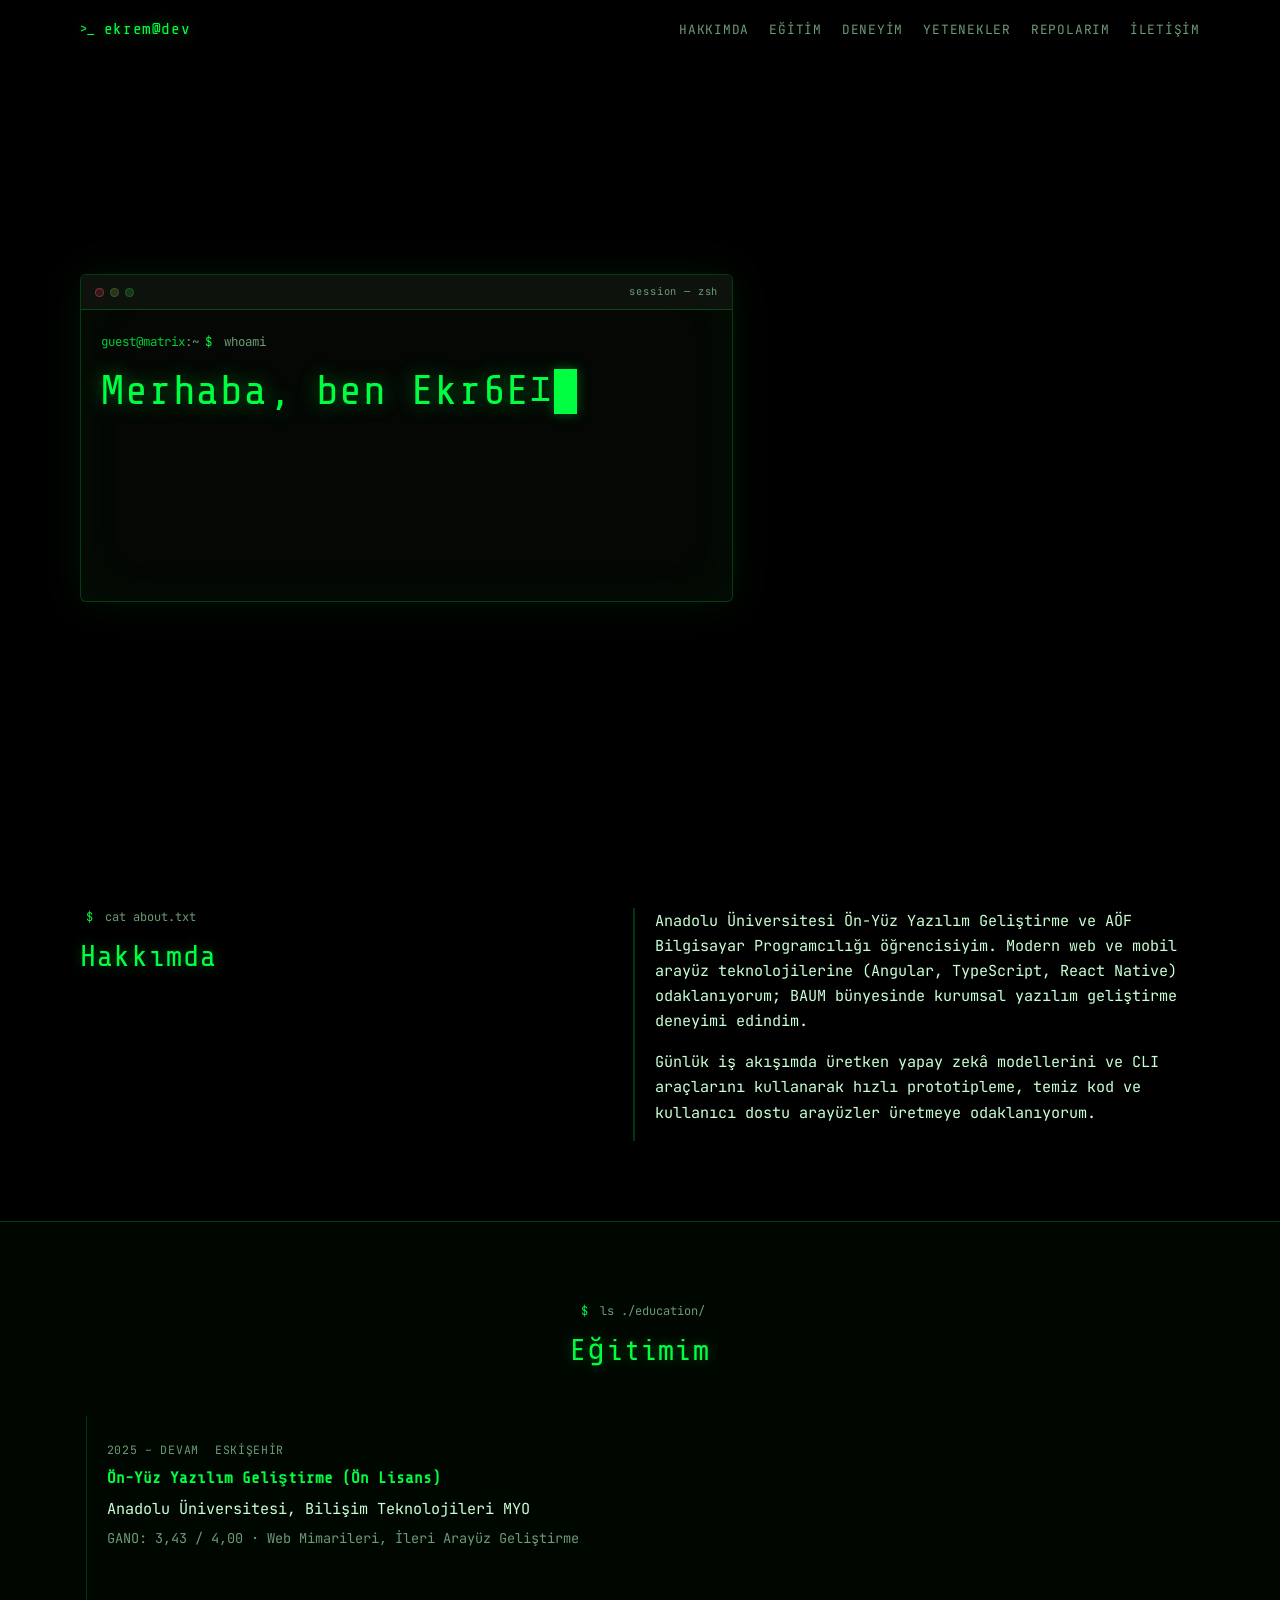
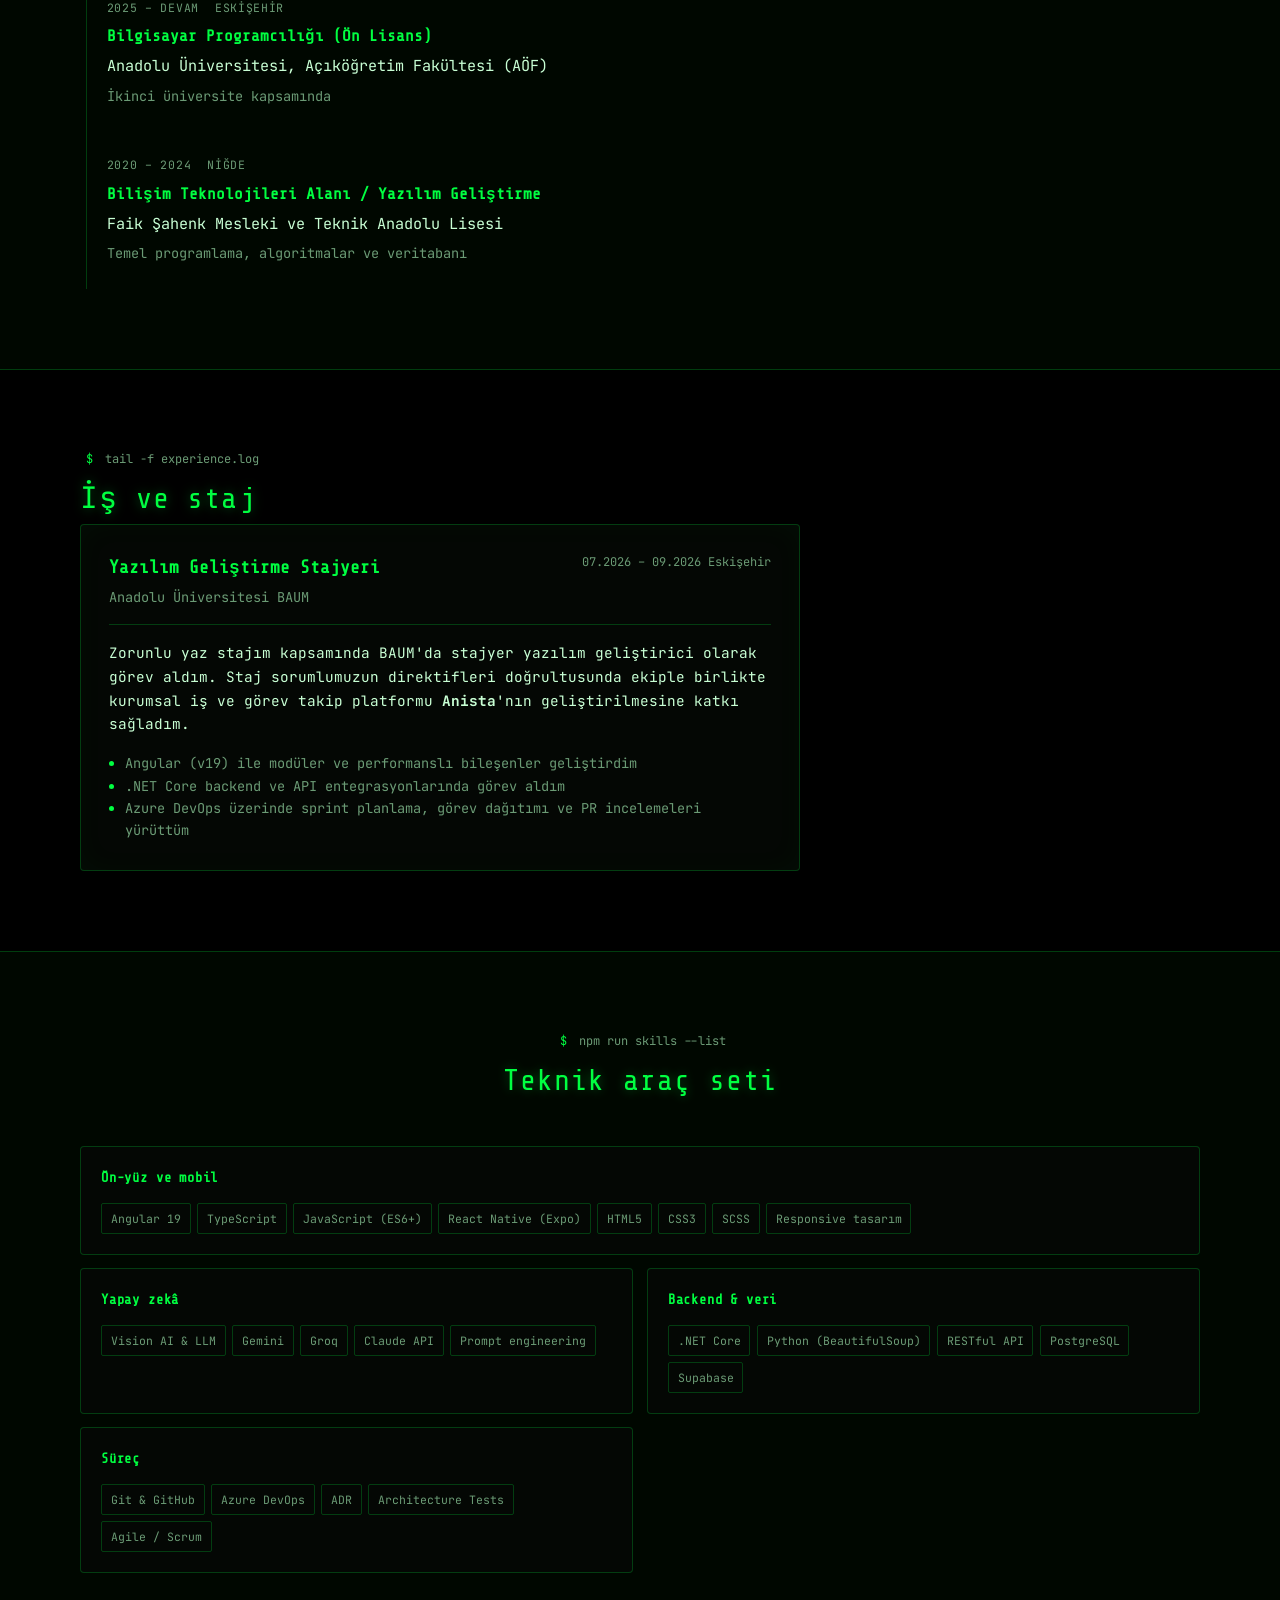
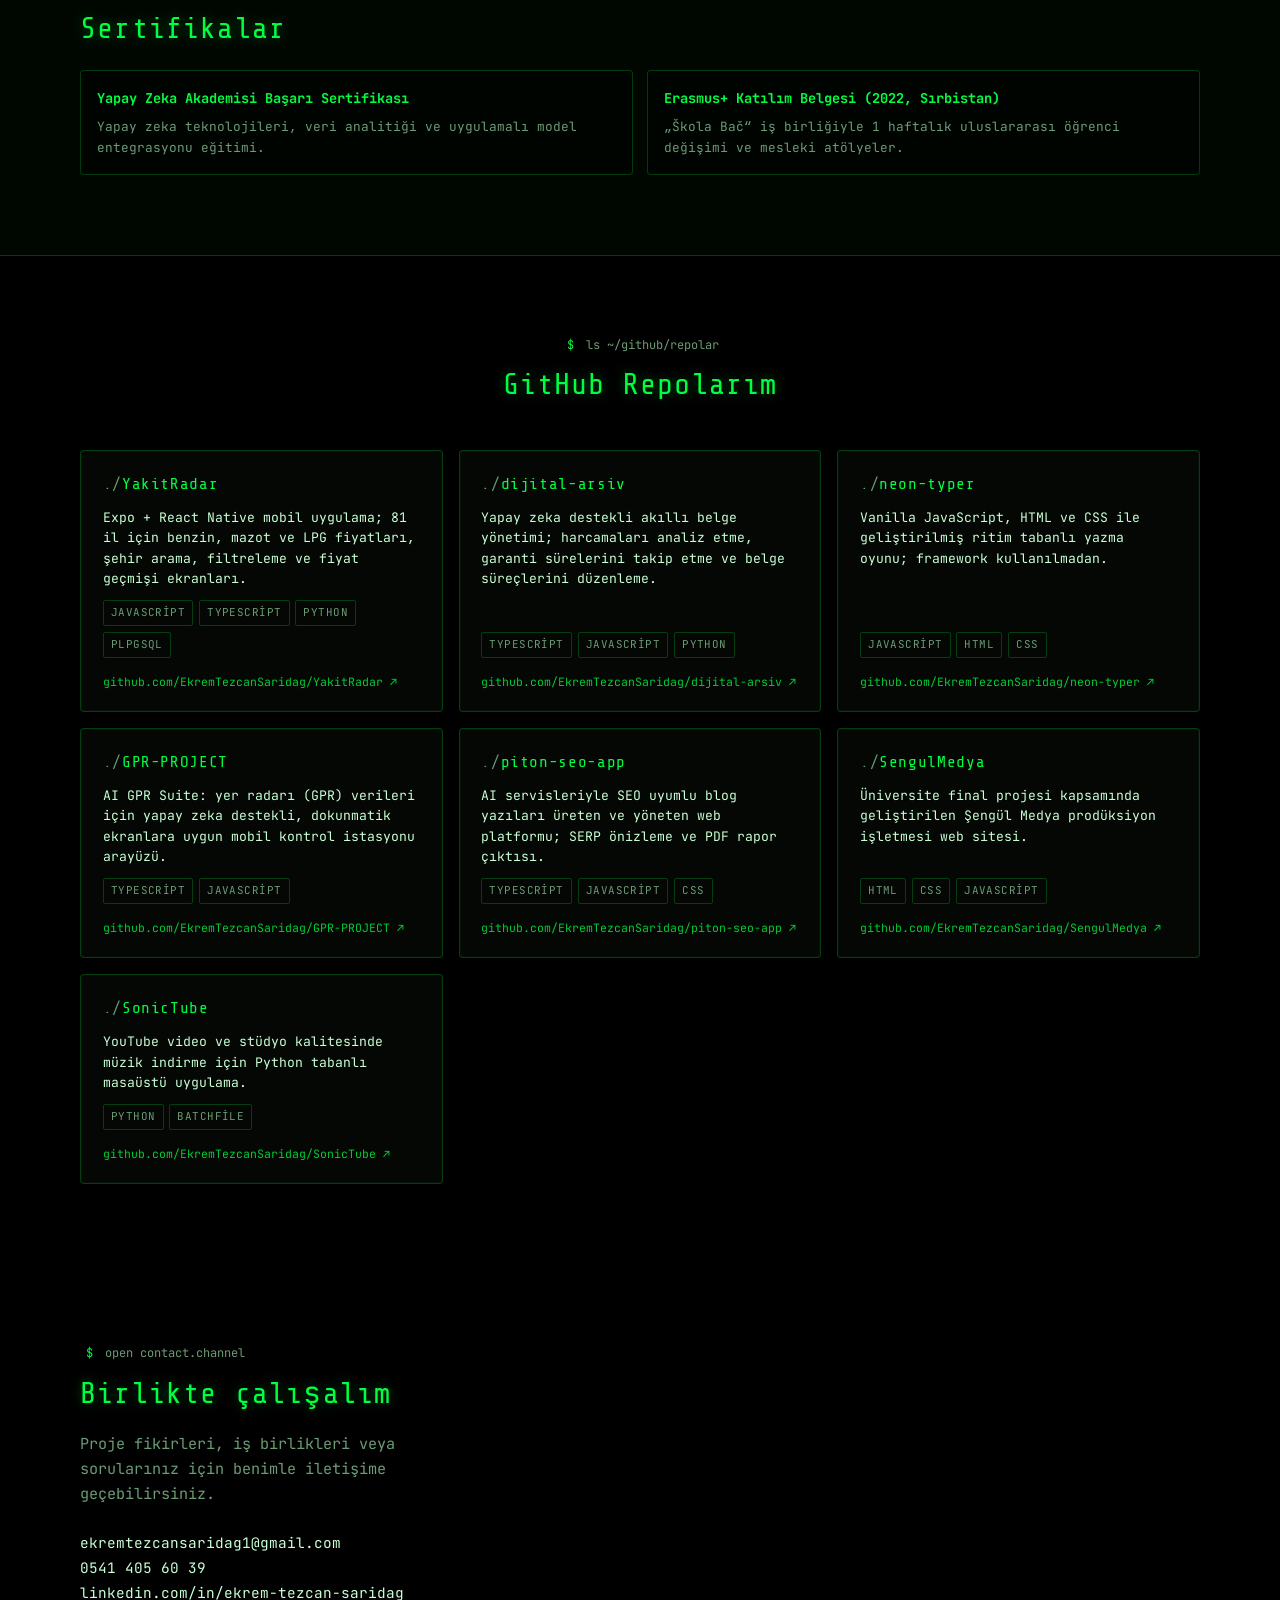
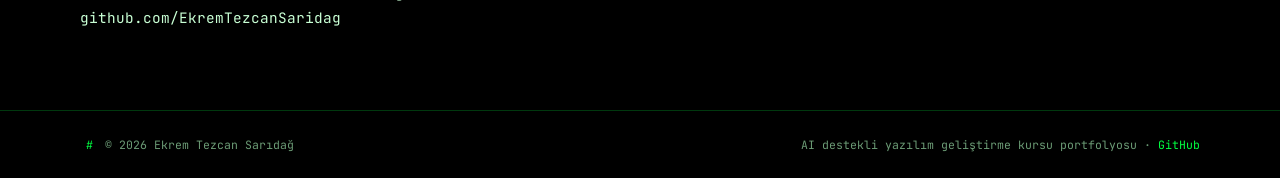
==== commit 65d05b62: "Add GitHub Repolarım section with Matrix repo cards Co-authored-by: Ekrem Tezcan Sarıdağ <EkremTezca" ====
--- a/index.html
+++ b/index.html
@@ -6,7 +6,7 @@
     <meta name="description" content="Ekrem Tezcan Sarıdağ — Ön-yüz yazılım geliştirici portfolyosu">
     <meta name="author" content="Ekrem Tezcan Sarıdağ">
     <title>Ekrem Tezcan Sarıdağ</title>
-    <link rel="stylesheet" href="styles.css?v=3">
+    <link rel="stylesheet" href="styles.css?v=5">
     <link rel="preconnect" href="https://fonts.googleapis.com">
     <link rel="preconnect" href="https://fonts.gstatic.com" crossorigin>
     <link href="https://fonts.googleapis.com/css2?family=JetBrains+Mono:wght@400;500;600;700&family=Share+Tech+Mono&display=swap" rel="stylesheet">
@@ -32,7 +32,7 @@
                 <a class="glitch-hover" href="#education">Eğitim</a>
                 <a class="glitch-hover" href="#experience">Deneyim</a>
                 <a class="glitch-hover" href="#skills">Yetenekler</a>
-                <a class="glitch-hover" href="#github">GitHub</a>
+                <a class="glitch-hover" href="#repolar">Repolarım</a>
                 <a class="glitch-hover" href="#contact">İletişim</a>
             </nav>
         </div>
@@ -233,27 +233,81 @@
             </div>
         </section>
 
-        <section class="section reveal-section" id="github">
-            <div class="shell section-split">
-                <div class="section-head" data-reveal>
-                    <p class="term-line term-kicker"><span class="term-prompt">$</span> git remote -v</p>
-                    <h2 class="term-heading">Kod depoları</h2>
-                </div>
-                <div class="repo-list">
-                    <a class="repo-row glitch-hover" data-reveal href="https://github.com/EkremTezcanSaridag" target="_blank" rel="noopener noreferrer">
-                        <span class="repo-name">@EkremTezcanSaridag</span>
-                        <span class="repo-desc">Profil ve tüm depolar</span>
-                        <span class="repo-arrow" aria-hidden="true">↗</span>
-                    </a>
-                    <a class="repo-row glitch-hover" data-reveal href="https://github.com/EkremTezcanSaridag/YakitRadar" target="_blank" rel="noopener noreferrer">
-                        <span class="repo-name">YakitRadar</span>
-                        <span class="repo-desc">AI destekli akaryakıt fiyat ve piyasa takibi (React Native, Gemini, Supabase)</span>
-                        <span class="repo-arrow" aria-hidden="true">↗</span>
-                    </a>
-                    <a class="repo-row glitch-hover" data-reveal href="https://github.com/EkremTezcanSaridag/dijital-arsiv" target="_blank" rel="noopener noreferrer">
-                        <span class="repo-name">dijital-arsiv</span>
-                        <span class="repo-desc">Groq Vision AI ile akıllı belge yönetimi</span>
-                        <span class="repo-arrow" aria-hidden="true">↗</span>
+        <section class="section reveal-section" id="repolar">
+            <div class="shell">
+                <div class="section-head section-head--center" data-reveal>
+                    <p class="term-line term-kicker"><span class="term-prompt">$</span> ls ~/github/repolar</p>
+                    <h2 class="term-heading">GitHub Repolarım</h2>
+                </div>
+                <div class="repo-grid">
+                    <a class="repo-card glitch-hover" data-reveal href="https://github.com/EkremTezcanSaridag/YakitRadar" target="_blank" rel="noopener noreferrer">
+                        <h3 class="repo-card-name">YakitRadar</h3>
+                        <p class="repo-card-desc">Expo + React Native mobil uygulama; 81 il için benzin, mazot ve LPG fiyatları, şehir arama, filtreleme ve fiyat geçmişi ekranları.</p>
+                        <ul class="repo-card-tags" aria-label="Diller">
+                            <li>JavaScript</li>
+                            <li>TypeScript</li>
+                            <li>Python</li>
+                            <li>PLpgSQL</li>
+                        </ul>
+                        <span class="repo-card-link">github.com/EkremTezcanSaridag/YakitRadar ↗</span>
+                    </a>
+                    <a class="repo-card glitch-hover" data-reveal href="https://github.com/EkremTezcanSaridag/dijital-arsiv" target="_blank" rel="noopener noreferrer">
+                        <h3 class="repo-card-name">dijital-arsiv</h3>
+                        <p class="repo-card-desc">Yapay zeka destekli akıllı belge yönetimi; harcamaları analiz etme, garanti sürelerini takip etme ve belge süreçlerini düzenleme.</p>
+                        <ul class="repo-card-tags" aria-label="Diller">
+                            <li>TypeScript</li>
+                            <li>JavaScript</li>
+                            <li>Python</li>
+                        </ul>
+                        <span class="repo-card-link">github.com/EkremTezcanSaridag/dijital-arsiv ↗</span>
+                    </a>
+                    <a class="repo-card glitch-hover" data-reveal href="https://github.com/EkremTezcanSaridag/neon-typer" target="_blank" rel="noopener noreferrer">
+                        <h3 class="repo-card-name">neon-typer</h3>
+                        <p class="repo-card-desc">Vanilla JavaScript, HTML ve CSS ile geliştirilmiş ritim tabanlı yazma oyunu; framework kullanılmadan.</p>
+                        <ul class="repo-card-tags" aria-label="Diller">
+                            <li>JavaScript</li>
+                            <li>HTML</li>
+                            <li>CSS</li>
+                        </ul>
+                        <span class="repo-card-link">github.com/EkremTezcanSaridag/neon-typer ↗</span>
+                    </a>
+                    <a class="repo-card glitch-hover" data-reveal href="https://github.com/EkremTezcanSaridag/GPR-PROJECT" target="_blank" rel="noopener noreferrer">
+                        <h3 class="repo-card-name">GPR-PROJECT</h3>
+                        <p class="repo-card-desc">AI GPR Suite: yer radarı (GPR) verileri için yapay zeka destekli, dokunmatik ekranlara uygun mobil kontrol istasyonu arayüzü.</p>
+                        <ul class="repo-card-tags" aria-label="Diller">
+                            <li>TypeScript</li>
+                            <li>JavaScript</li>
+                        </ul>
+                        <span class="repo-card-link">github.com/EkremTezcanSaridag/GPR-PROJECT ↗</span>
+                    </a>
+                    <a class="repo-card glitch-hover" data-reveal href="https://github.com/EkremTezcanSaridag/piton-seo-app" target="_blank" rel="noopener noreferrer">
+                        <h3 class="repo-card-name">piton-seo-app</h3>
+                        <p class="repo-card-desc">AI servisleriyle SEO uyumlu blog yazıları üreten ve yöneten web platformu; SERP önizleme ve PDF rapor çıktısı.</p>
+                        <ul class="repo-card-tags" aria-label="Diller">
+                            <li>TypeScript</li>
+                            <li>JavaScript</li>
+                            <li>CSS</li>
+                        </ul>
+                        <span class="repo-card-link">github.com/EkremTezcanSaridag/piton-seo-app ↗</span>
+                    </a>
+                    <a class="repo-card glitch-hover" data-reveal href="https://github.com/EkremTezcanSaridag/SengulMedya" target="_blank" rel="noopener noreferrer">
+                        <h3 class="repo-card-name">SengulMedya</h3>
+                        <p class="repo-card-desc">Üniversite final projesi kapsamında geliştirilen Şengül Medya prodüksiyon işletmesi web sitesi.</p>
+                        <ul class="repo-card-tags" aria-label="Diller">
+                            <li>HTML</li>
+                            <li>CSS</li>
+                            <li>JavaScript</li>
+                        </ul>
+                        <span class="repo-card-link">github.com/EkremTezcanSaridag/SengulMedya ↗</span>
+                    </a>
+                    <a class="repo-card glitch-hover" data-reveal href="https://github.com/EkremTezcanSaridag/SonicTube" target="_blank" rel="noopener noreferrer">
+                        <h3 class="repo-card-name">SonicTube</h3>
+                        <p class="repo-card-desc">YouTube video ve stüdyo kalitesinde müzik indirme için Python tabanlı masaüstü uygulama.</p>
+                        <ul class="repo-card-tags" aria-label="Diller">
+                            <li>Python</li>
+                            <li>Batchfile</li>
+                        </ul>
+                        <span class="repo-card-link">github.com/EkremTezcanSaridag/SonicTube ↗</span>
                     </a>
                 </div>
             </div>
@@ -275,6 +329,9 @@
                         <li>
                             <a class="glitch-hover" href="https://linkedin.com/in/ekrem-tezcan-saridag" target="_blank" rel="noopener noreferrer">linkedin.com/in/ekrem-tezcan-saridag</a>
                         </li>
+                        <li>
+                            <a class="glitch-hover" href="https://github.com/EkremTezcanSaridag" target="_blank" rel="noopener noreferrer">github.com/EkremTezcanSaridag</a>
+                        </li>
                     </ul>
                 </div>
             </div>
@@ -284,10 +341,10 @@
     <footer class="site-footer">
         <div class="shell footer-inner">
             <p><span class="term-prompt">#</span> © 2026 Ekrem Tezcan Sarıdağ</p>
-            <p class="footer-note">AI destekli yazılım geliştirme kursu portfolyosu</p>
+            <p class="footer-note">AI destekli yazılım geliştirme kursu portfolyosu · <a class="footer-gh glitch-hover" href="https://github.com/EkremTezcanSaridag" target="_blank" rel="noopener noreferrer">GitHub</a></p>
         </div>
     </footer>
 
-    <script src="script.js?v=3"></script>
+    <script src="script.js?v=5"></script>
 </body>
 </html>
--- a/styles.css
+++ b/styles.css
@@ -649,46 +649,88 @@
     color: var(--matrix-muted);
 }
 
-/* Repos */
-.repo-list {
-    border: 1px solid var(--matrix-border);
-    border-radius: 4px;
-    overflow: hidden;
-    background: rgba(5, 8, 5, 0.9);
-}
-
-.repo-row {
+/* GitHub repo cards */
+.repo-grid {
     display: grid;
-    grid-template-columns: auto 1fr auto;
+    grid-template-columns: repeat(auto-fill, minmax(280px, 1fr));
     gap: 1rem;
-    align-items: center;
-    padding: 1rem 1.15rem;
+}
+
+.repo-card {
+    display: flex;
+    flex-direction: column;
+    gap: 0.65rem;
+    padding: 1.25rem 1.35rem;
     text-decoration: none;
     color: inherit;
-    border-bottom: 1px solid var(--matrix-border);
-    transition: background 0.25s;
-}
-
-.repo-row:last-child {
-    border-bottom: none;
-}
-
-.repo-row:hover {
-    background: rgba(0, 255, 65, 0.06);
-}
-
-.repo-name {
-    font-family: var(--font-display);
-    color: var(--matrix-green);
-}
-
-.repo-desc {
-    font-size: 0.8rem;
-    color: var(--matrix-muted);
-}
-
-.repo-arrow {
-    color: var(--matrix-green);
+    background: rgba(5, 8, 5, 0.92);
+    border: 1px solid var(--matrix-border);
+    border-radius: 4px;
+    min-height: 100%;
+    transition: border-color 0.35s, box-shadow 0.35s, transform 0.35s var(--ease);
+    box-shadow: inset 0 0 0 1px rgba(0, 255, 65, 0.04);
+}
+
+.repo-card:hover {
+    border-color: rgba(0, 255, 65, 0.45);
+    box-shadow: var(--matrix-glow);
+    transform: translateY(-3px);
+}
+
+.repo-card-name {
+    font-family: var(--font-display);
+    font-size: 1rem;
+    font-weight: 400;
+    margin: 0;
+    color: var(--matrix-green);
+    letter-spacing: 0.04em;
+}
+
+.repo-card-name::before {
+    content: "./";
+    color: var(--matrix-muted);
+}
+
+.repo-card-desc {
+    margin: 0;
+    font-size: 0.82rem;
+    line-height: 1.55;
+    color: var(--matrix-text);
+    flex: 1;
+}
+
+.repo-card-tags {
+    list-style: none;
+    margin: 0;
+    padding: 0;
+    display: flex;
+    flex-wrap: wrap;
+    gap: 0.35rem;
+}
+
+.repo-card-tags li {
+    font-size: 0.68rem;
+    padding: 0.2rem 0.45rem;
+    border: 1px solid var(--matrix-border);
+    border-radius: 2px;
+    color: var(--matrix-muted);
+    text-transform: uppercase;
+    letter-spacing: 0.04em;
+}
+
+.repo-card-link {
+    font-size: 0.72rem;
+    color: var(--matrix-green-dim);
+    margin-top: 0.25rem;
+}
+
+.footer-gh {
+    color: var(--matrix-green);
+    text-decoration: none;
+}
+
+.footer-gh:hover {
+    text-decoration: underline;
 }
 
 /* Contact */
@@ -801,10 +843,6 @@
         transform: translateY(0);
     }
 
-    .repo-row {
-        grid-template-columns: 1fr;
-    }
-
     .exp-when {
         text-align: left;
     }
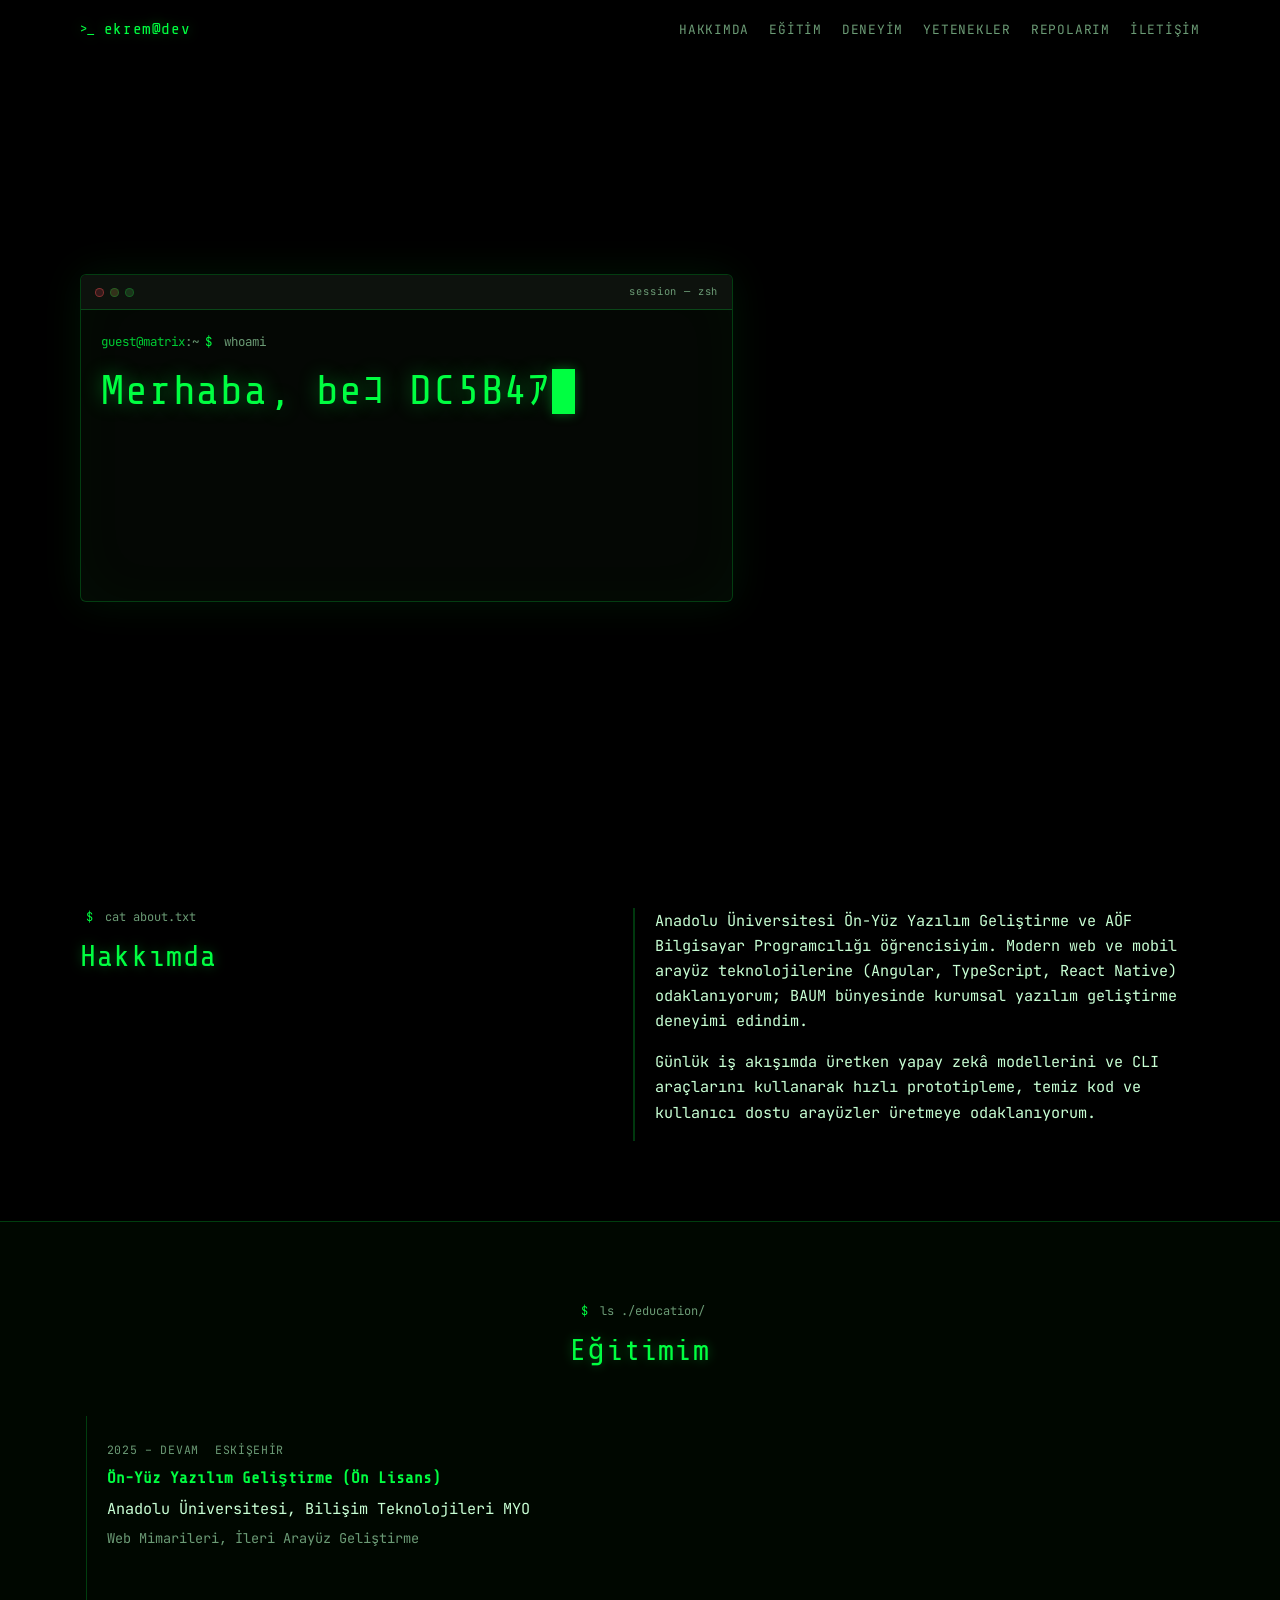
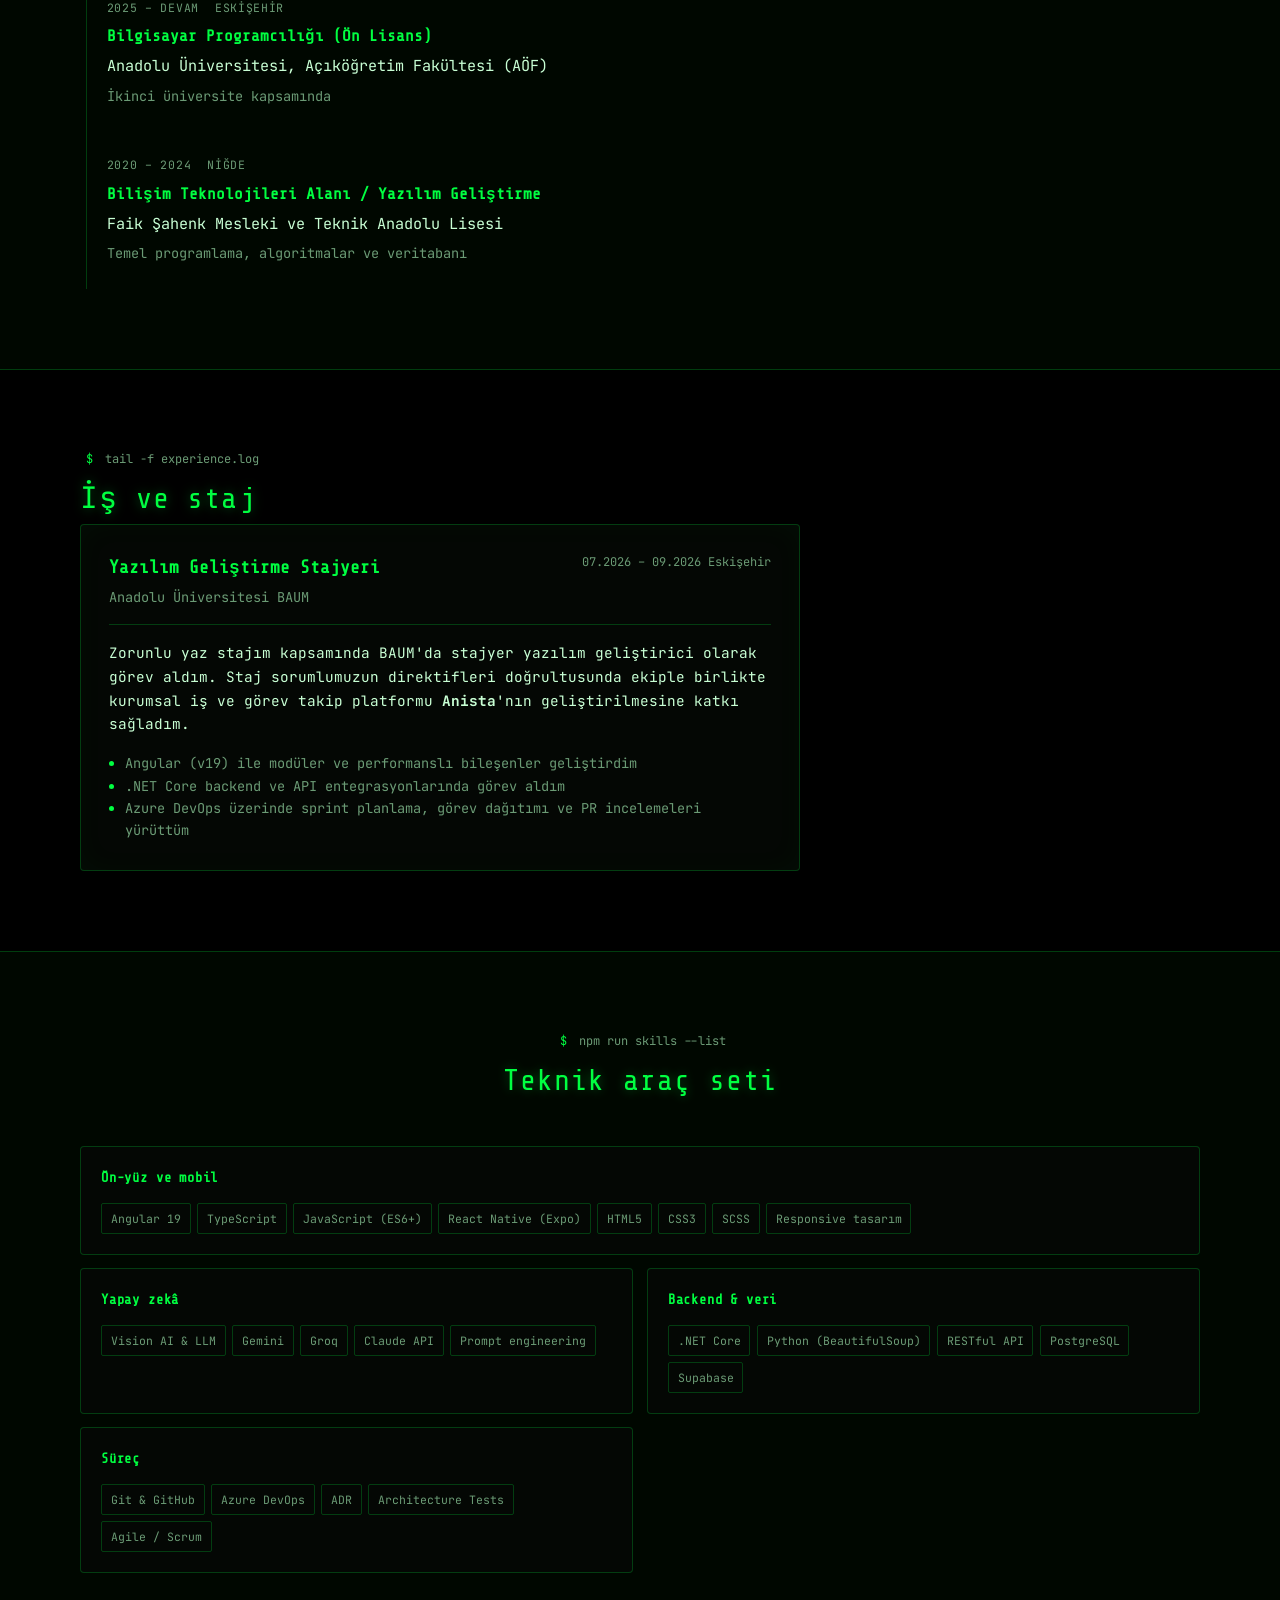
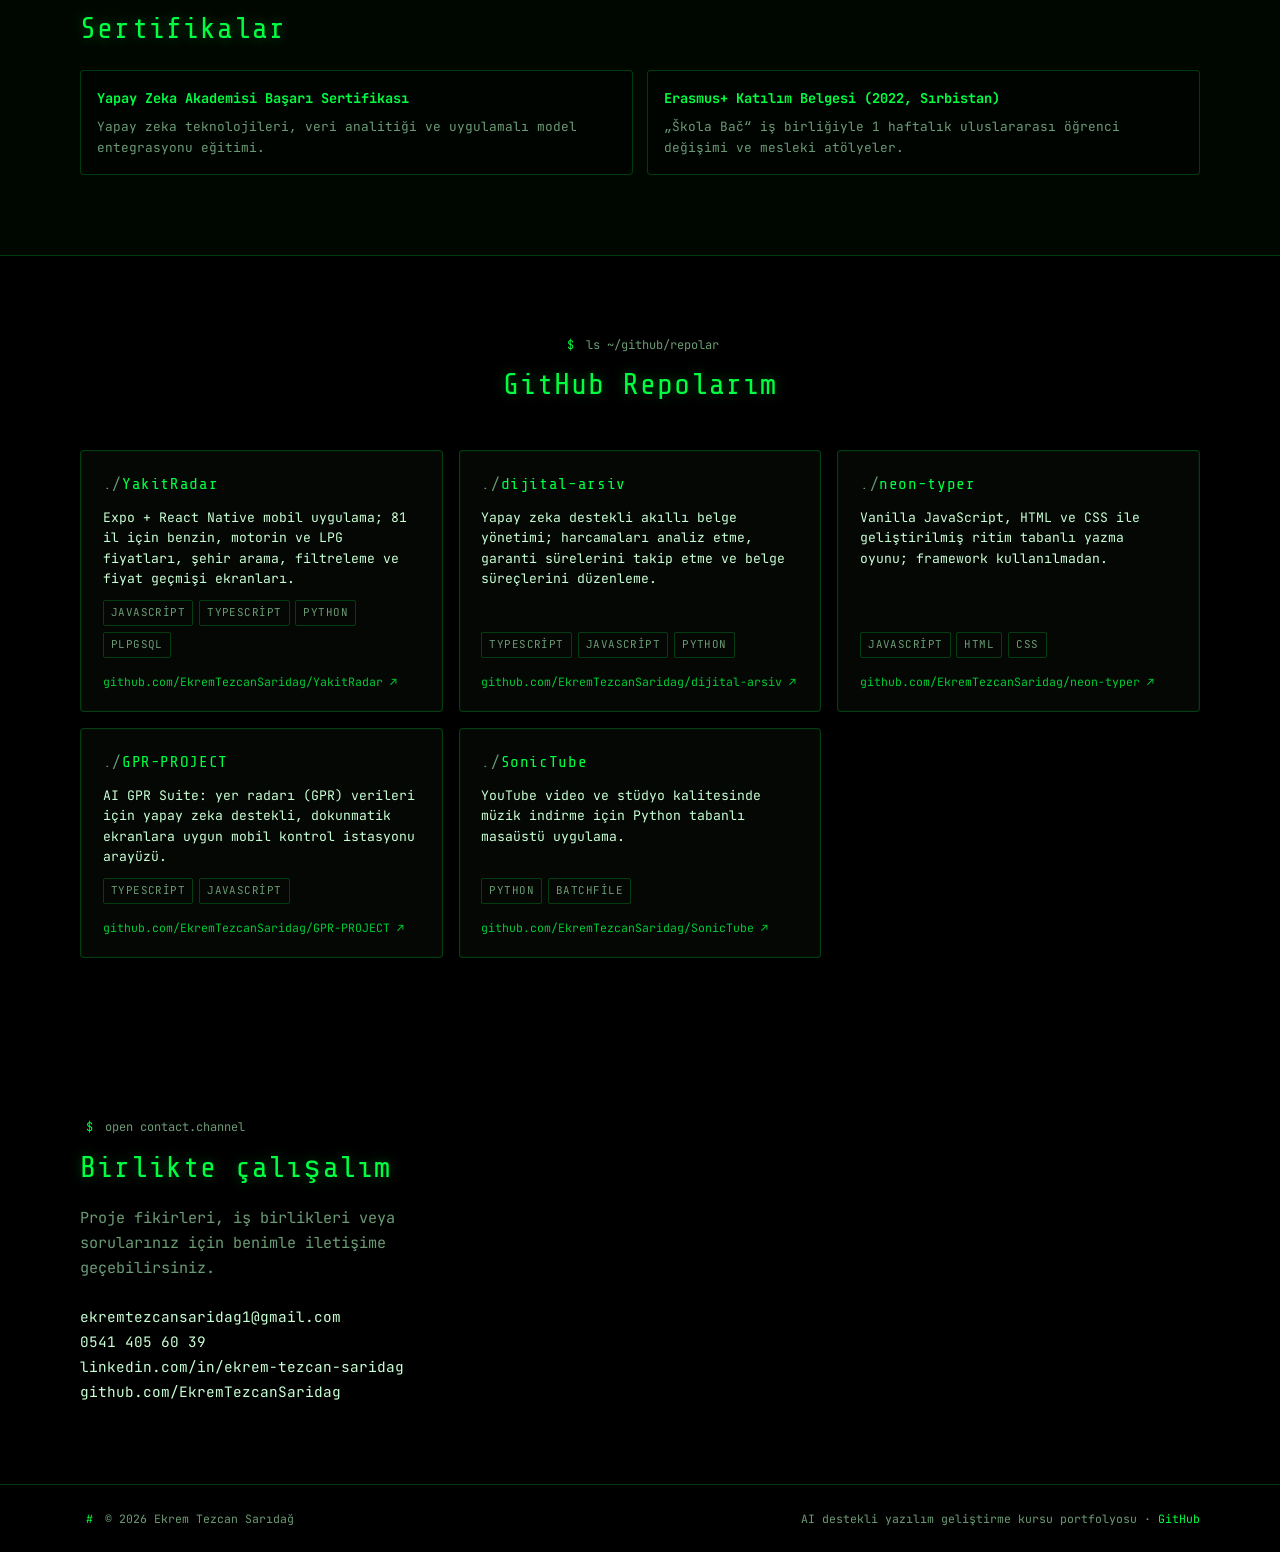
==== commit a14091a6: "Remove two repo cards and location/GPA fields Co-authored-by: Ekrem Tezcan Sarıdağ <EkremTezcanSarid" ====
--- a/index.html
+++ b/index.html
@@ -6,7 +6,7 @@
     <meta name="description" content="Ekrem Tezcan Sarıdağ — Ön-yüz yazılım geliştirici portfolyosu">
     <meta name="author" content="Ekrem Tezcan Sarıdağ">
     <title>Ekrem Tezcan Sarıdağ</title>
-    <link rel="stylesheet" href="styles.css?v=5">
+    <link rel="stylesheet" href="styles.css?v=6">
     <link rel="preconnect" href="https://fonts.googleapis.com">
     <link rel="preconnect" href="https://fonts.gstatic.com" crossorigin>
     <link href="https://fonts.googleapis.com/css2?family=JetBrains+Mono:wght@400;500;600;700&family=Share+Tech+Mono&display=swap" rel="stylesheet">
@@ -60,14 +60,6 @@
                     </div>
                 </div>
                 <aside class="hero-panel" aria-label="Özet bilgiler">
-                    <div class="panel-card hero-fade">
-                        <span class="panel-label">// konum</span>
-                        <p>Eskişehir / Niğde</p>
-                    </div>
-                    <div class="panel-card hero-fade">
-                        <span class="panel-label">// gano</span>
-                        <p>3,43 / 4,00</p>
-                    </div>
                     <div class="panel-card panel-card--wide hero-fade">
                         <span class="panel-label">// stack</span>
                         <p>Angular · TypeScript · React Native · AI</p>
@@ -110,7 +102,7 @@
                         </div>
                         <h3>Ön-Yüz Yazılım Geliştirme (Ön Lisans)</h3>
                         <p class="edu-school">Anadolu Üniversitesi, Bilişim Teknolojileri MYO</p>
-                        <p class="edu-detail">GANO: 3,43 / 4,00 · Web Mimarileri, İleri Arayüz Geliştirme</p>
+                        <p class="edu-detail">Web Mimarileri, İleri Arayüz Geliştirme</p>
                     </li>
                     <li class="edu-item" data-reveal>
                         <div class="edu-meta">
@@ -242,7 +234,7 @@
                 <div class="repo-grid">
                     <a class="repo-card glitch-hover" data-reveal href="https://github.com/EkremTezcanSaridag/YakitRadar" target="_blank" rel="noopener noreferrer">
                         <h3 class="repo-card-name">YakitRadar</h3>
-                        <p class="repo-card-desc">Expo + React Native mobil uygulama; 81 il için benzin, mazot ve LPG fiyatları, şehir arama, filtreleme ve fiyat geçmişi ekranları.</p>
+                        <p class="repo-card-desc">Expo + React Native mobil uygulama; 81 il için benzin, motorin ve LPG fiyatları, şehir arama, filtreleme ve fiyat geçmişi ekranları.</p>
                         <ul class="repo-card-tags" aria-label="Diller">
                             <li>JavaScript</li>
                             <li>TypeScript</li>
@@ -279,26 +271,6 @@
                             <li>JavaScript</li>
                         </ul>
                         <span class="repo-card-link">github.com/EkremTezcanSaridag/GPR-PROJECT ↗</span>
-                    </a>
-                    <a class="repo-card glitch-hover" data-reveal href="https://github.com/EkremTezcanSaridag/piton-seo-app" target="_blank" rel="noopener noreferrer">
-                        <h3 class="repo-card-name">piton-seo-app</h3>
-                        <p class="repo-card-desc">AI servisleriyle SEO uyumlu blog yazıları üreten ve yöneten web platformu; SERP önizleme ve PDF rapor çıktısı.</p>
-                        <ul class="repo-card-tags" aria-label="Diller">
-                            <li>TypeScript</li>
-                            <li>JavaScript</li>
-                            <li>CSS</li>
-                        </ul>
-                        <span class="repo-card-link">github.com/EkremTezcanSaridag/piton-seo-app ↗</span>
-                    </a>
-                    <a class="repo-card glitch-hover" data-reveal href="https://github.com/EkremTezcanSaridag/SengulMedya" target="_blank" rel="noopener noreferrer">
-                        <h3 class="repo-card-name">SengulMedya</h3>
-                        <p class="repo-card-desc">Üniversite final projesi kapsamında geliştirilen Şengül Medya prodüksiyon işletmesi web sitesi.</p>
-                        <ul class="repo-card-tags" aria-label="Diller">
-                            <li>HTML</li>
-                            <li>CSS</li>
-                            <li>JavaScript</li>
-                        </ul>
-                        <span class="repo-card-link">github.com/EkremTezcanSaridag/SengulMedya ↗</span>
                     </a>
                     <a class="repo-card glitch-hover" data-reveal href="https://github.com/EkremTezcanSaridag/SonicTube" target="_blank" rel="noopener noreferrer">
                         <h3 class="repo-card-name">SonicTube</h3>
@@ -345,6 +317,6 @@
         </div>
     </footer>
 
-    <script src="script.js?v=5"></script>
+    <script src="script.js?v=6"></script>
 </body>
 </html>
